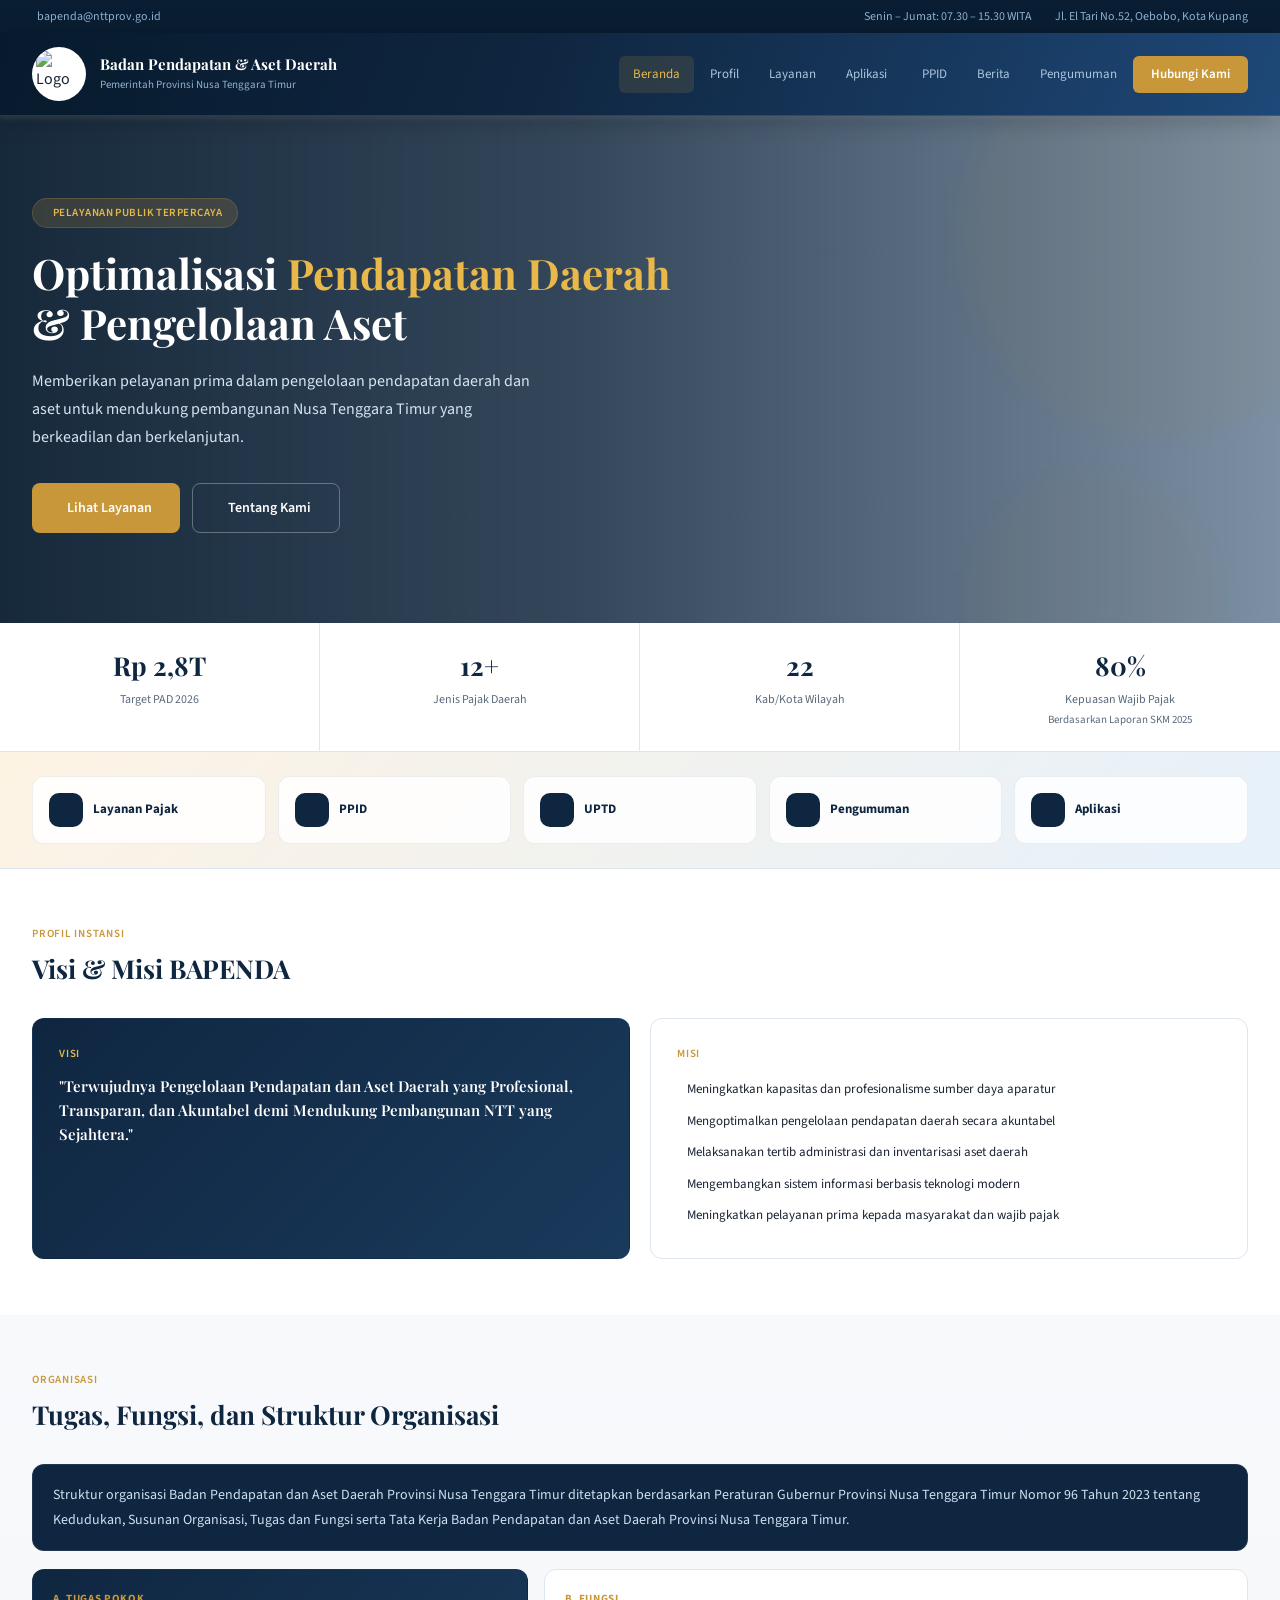
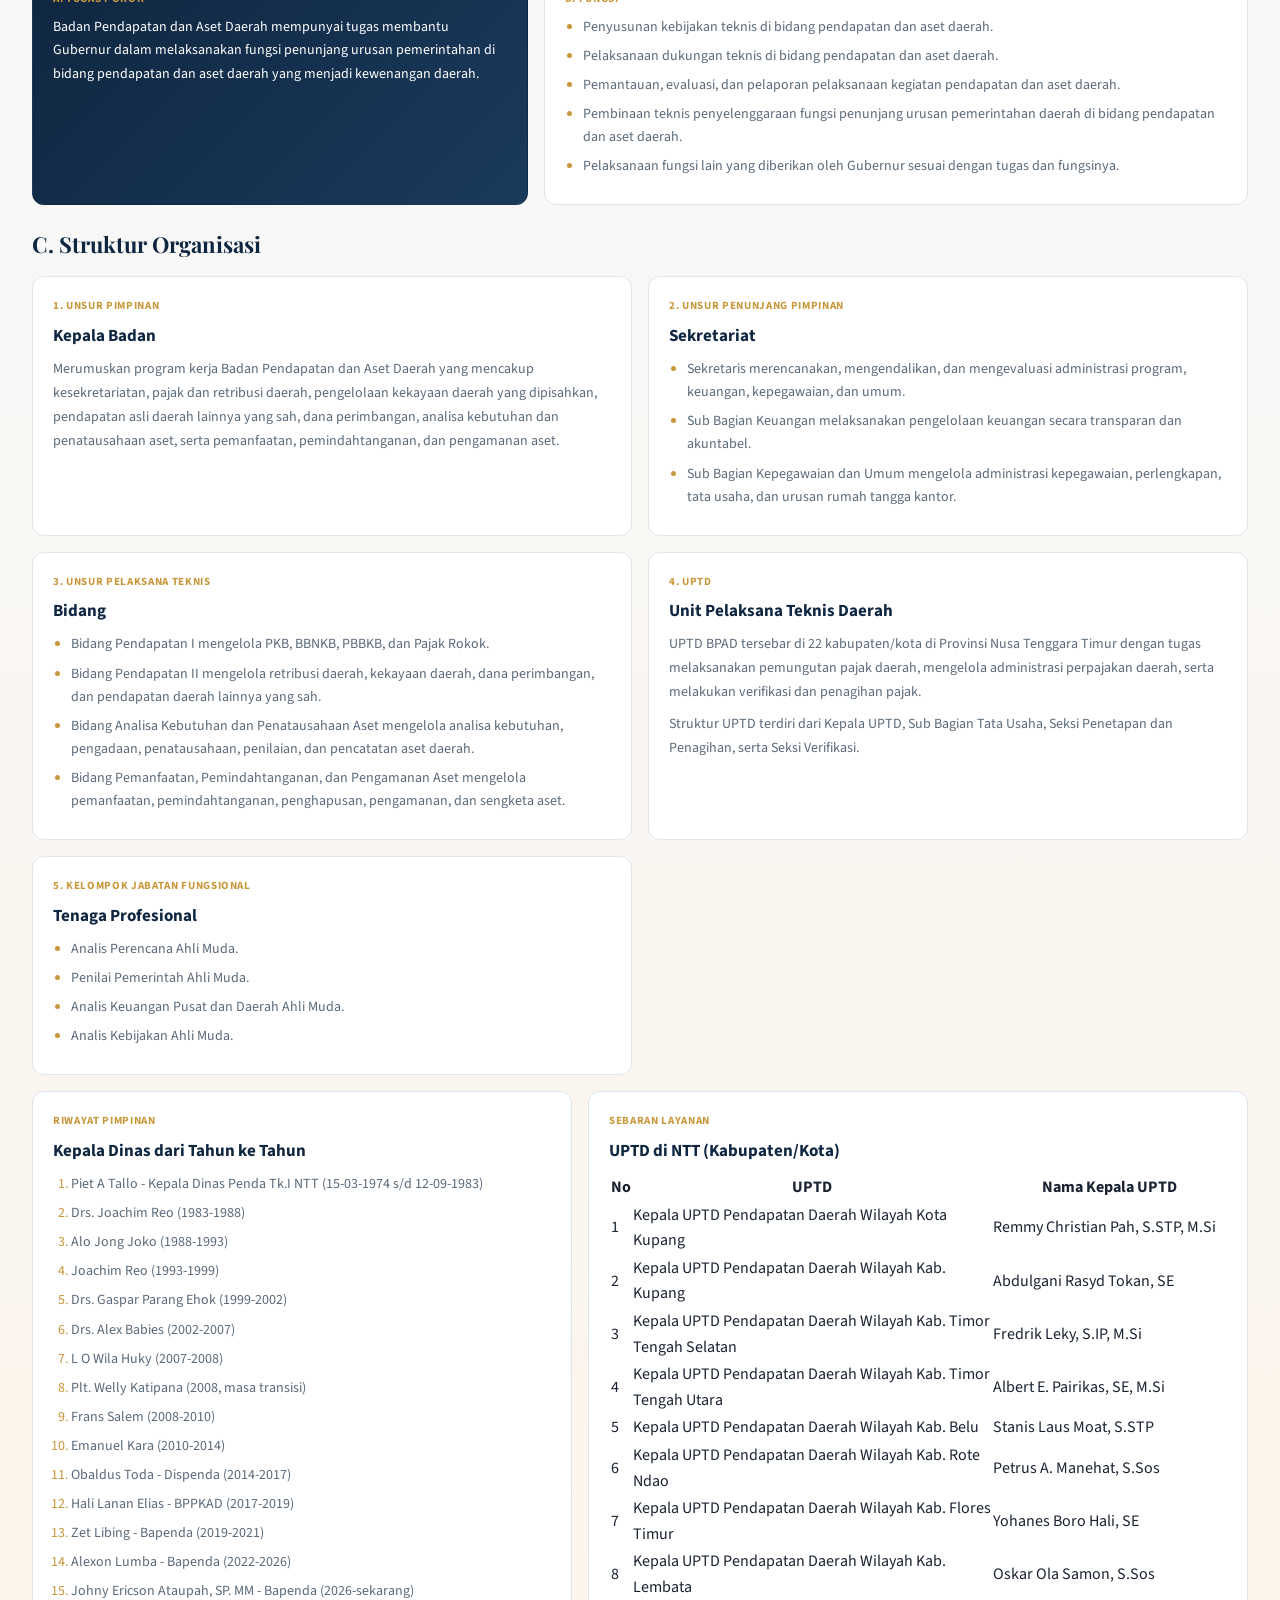
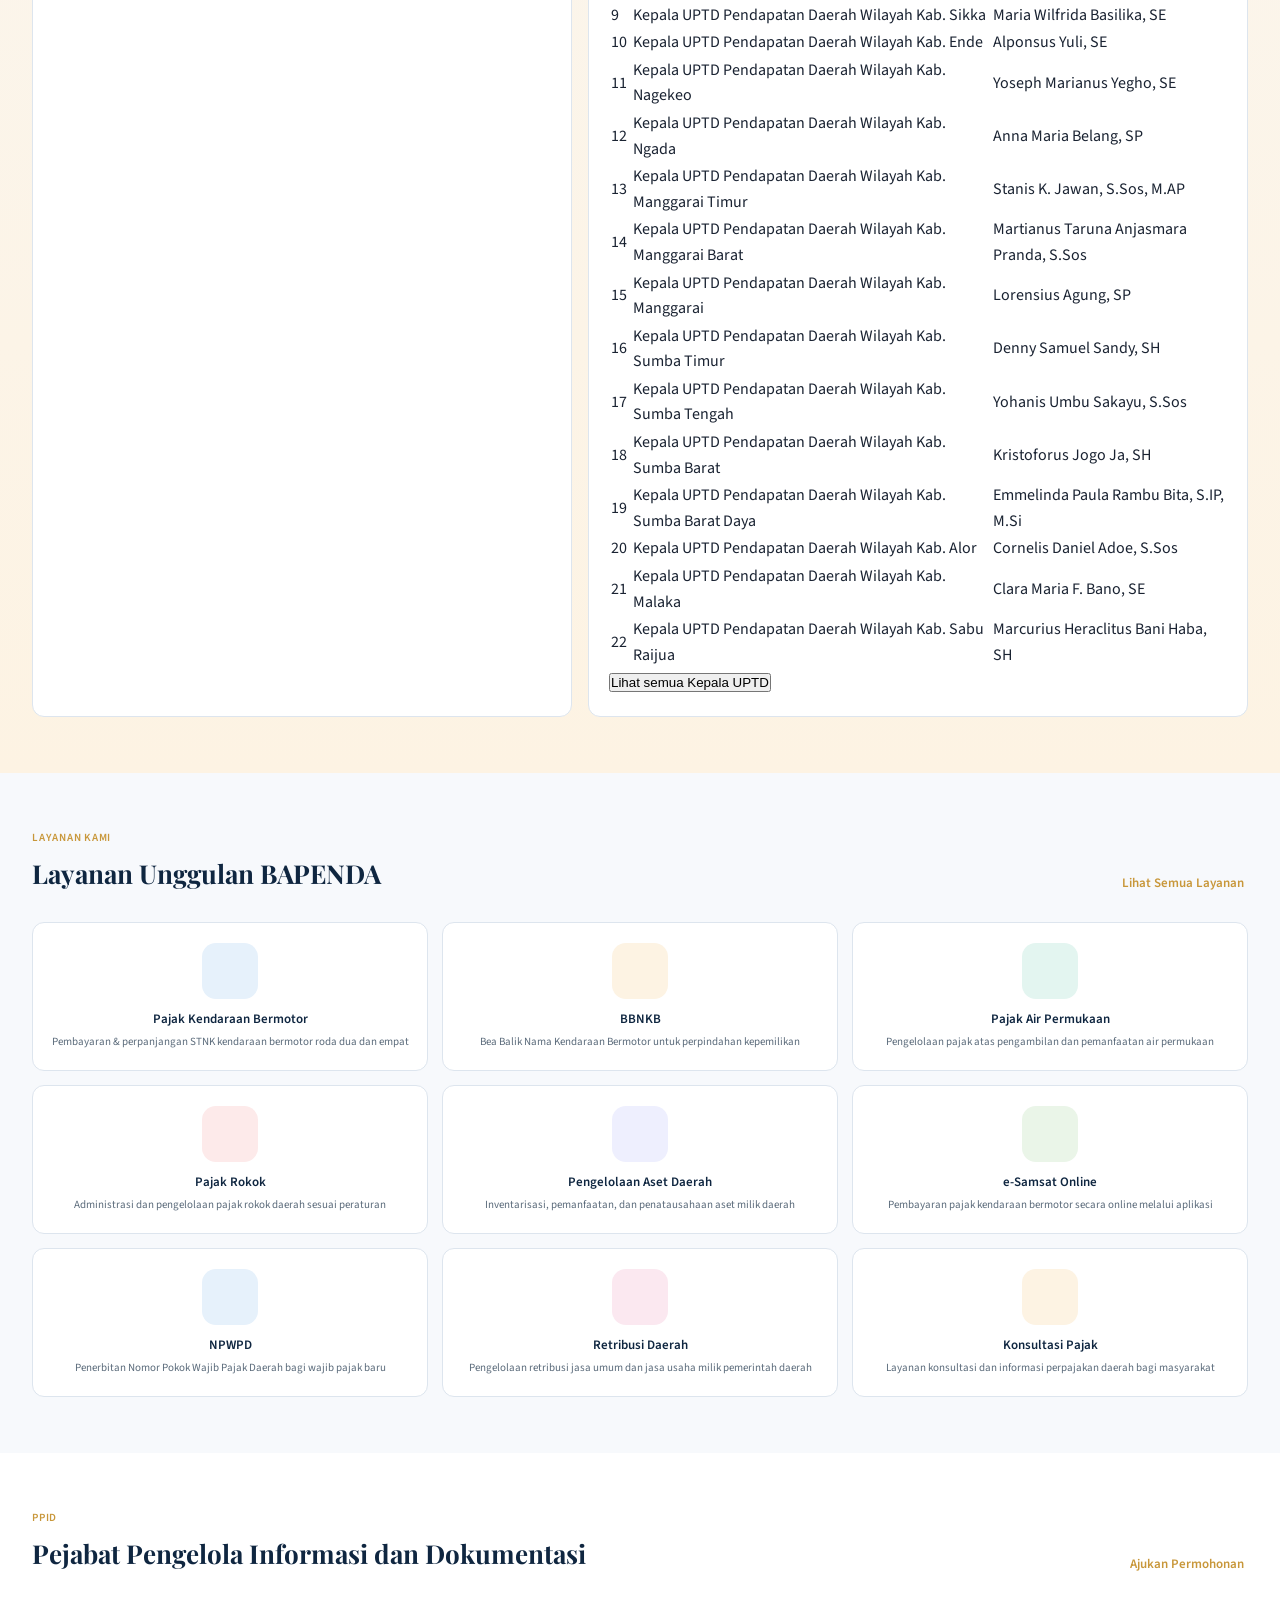
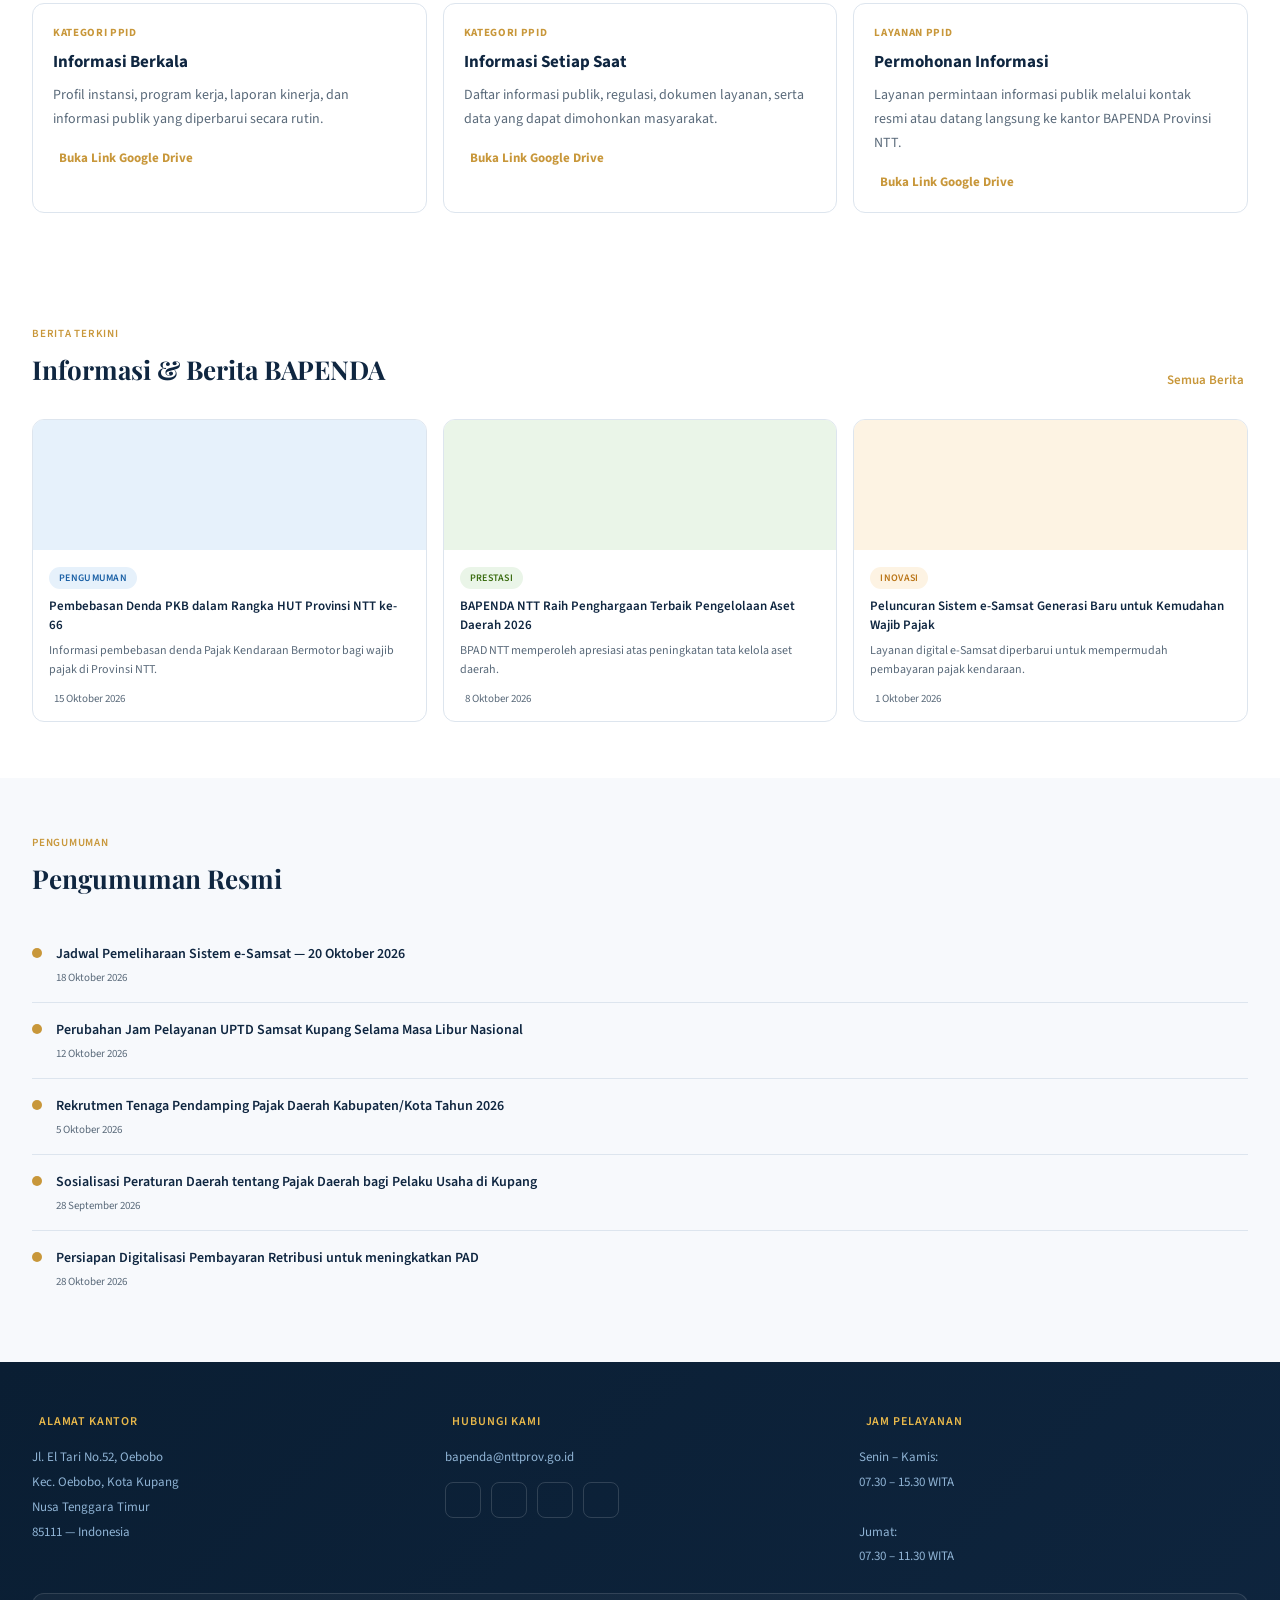
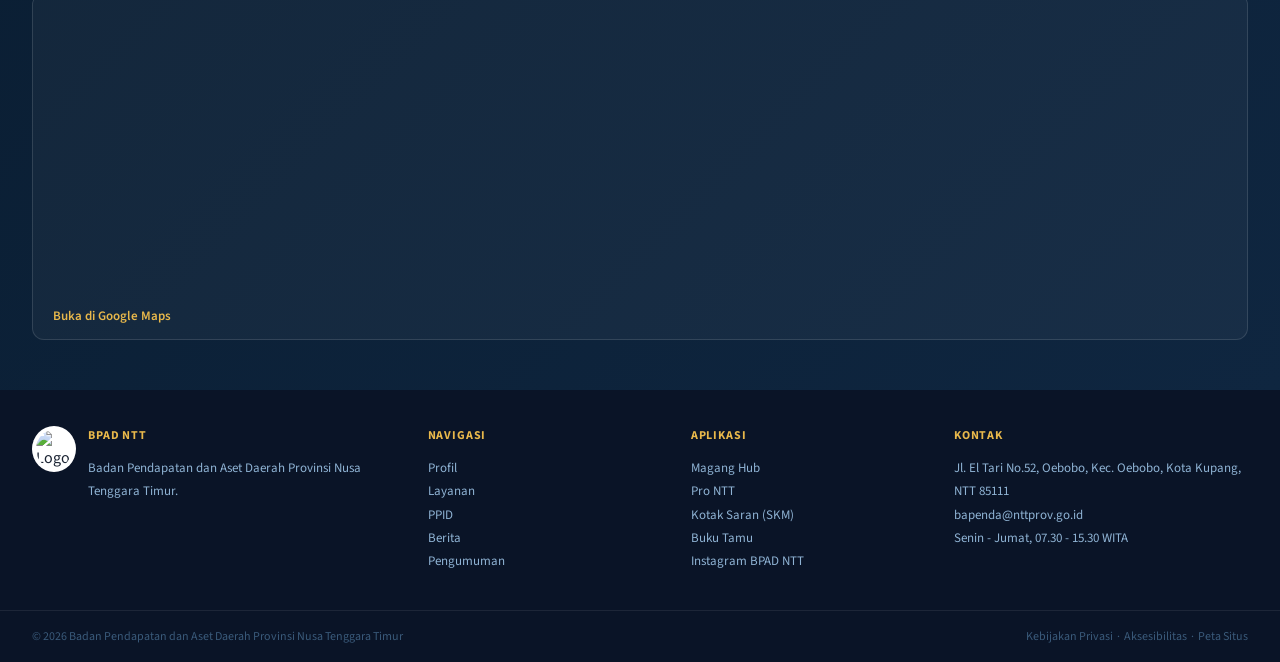
==== index.html @ 326e7208 "Update app links and contact display" ====
<!DOCTYPE html>
<html lang="id">
<head>
  <!--
    BAGIAN HEAD
    Berisi metadata dasar halaman, judul tab browser, favicon,
    font Google, icon Tabler, dan file CSS utama.
  -->
  <meta charset="UTF-8">
  <meta name="viewport" content="width=device-width, initial-scale=1.0">
  <title>BAPENDA – Badan Pendapatan dan Aset Daerah Provinsi NTT</title>
  <link rel="icon" type="image/png" href="assets/logo.png">
  <link rel="apple-touch-icon" href="assets/logo.png">
  <link rel="preconnect" href="https://fonts.googleapis.com">
  <link href="https://fonts.googleapis.com/css2?family=Playfair+Display:wght@400;600;700&family=Source+Sans+3:wght@300;400;600;700&display=swap" rel="stylesheet">
  <link rel="stylesheet" href="https://cdn.jsdelivr.net/npm/@tabler/icons-webfont@latest/tabler-icons.min.css">
  <link rel="stylesheet" href="css/style.css">
</head>
<body>

<!--
  TOP BAR
  Bar paling atas untuk informasi cepat seperti email,
  jam layanan, dan alamat singkat.
-->
<div class="topbar">
  <div class="topbar-left">
    <span><i class="ti ti-mail"></i> bapenda@nttprov.go.id</span>
  </div>
  <div class="topbar-right">
    <span><i class="ti ti-clock"></i> Senin – Jumat: 07.30 – 15.30 WITA</span>
    <span><i class="ti ti-map-pin"></i> Jl. El Tari No.52, Oebobo, Kota Kupang</span>
  </div>
</div>

<!--
  NAVBAR / HEADBAR
  Menu navigasi utama. Link dengan href="#nama-section" akan
  melakukan scroll ke section yang punya id sesuai.
-->
<nav class="navbar" id="navbar">
  <div class="logo-area">
    <div class="logo-img"><img src="assets/logo.png" alt="Logo BPAD NTT"></div>
    <div class="logo-text">
      <h1>Badan Pendapatan & Aset Daerah</h1>
      <p>Pemerintah Provinsi Nusa Tenggara Timur</p>
    </div>
  </div>
  <div class="nav-links">
    <!-- Menu desktop -->
    <a href="#" class="active">Beranda</a>
    <a href="#profil">Profil</a>
    <a href="#layanan">Layanan</a>
    <div class="nav-dropdown" id="appDropdown">
      <button class="nav-drop-toggle" type="button" onclick="toggleAppMenu(event)">
        Aplikasi <i class="ti ti-chevron-down"></i>
      </button>
      <div class="dropdown-menu" id="appMenu">
        <a href="https://magangbpad.netlify.app/" target="_blank" rel="noopener"><i class="ti ti-briefcase"></i> Magang Hub</a>
        <a href="https://play.google.com/store/apps/details?id=com.iwana.betantt&hl=id" target="_blank" rel="noopener"><i class="ti ti-apps"></i> Pro NTT</a>
        <a href="https://forms.gle/z5ru8iL955ekdrmK7" target="_blank" rel="noopener"><i class="ti ti-message-2"></i> Kotak Saran (SKM)</a>
        <a href="https://forms.gle/Us5L3Peh8N1L99iq7" target="_blank" rel="noopener"><i class="ti ti-book-2"></i> Buku Tamu</a>
      </div>
    </div>
    <a href="#ppid">PPID</a>
    <a href="#berita">Berita</a>
    <a href="#pengumuman">Pengumuman</a>
    <a href="#kontak" class="nav-cta"><i class="ti ti-phone-call"></i> Hubungi Kami</a>
  </div>
  <!-- Tombol hamburger hanya tampil di layar kecil lewat CSS responsive. -->
  <div class="hamburger" onclick="toggleMenu()"><i class="ti ti-menu-2"></i></div>
  <div class="mobile-menu" id="mobileMenu">
    <!-- Menu mobile -->
    <a href="#">Beranda</a>
    <a href="#profil">Profil</a>
    <a href="#layanan">Layanan</a>
    <a href="https://magangbpad.netlify.app/" target="_blank" rel="noopener">Magang Hub</a>
    <a href="https://play.google.com/store/apps/details?id=com.iwana.betantt&hl=id" target="_blank" rel="noopener">Pro NTT</a>
    <a href="https://forms.gle/z5ru8iL955ekdrmK7" target="_blank" rel="noopener">Kotak Saran (SKM)</a>
    <a href="https://forms.gle/Us5L3Peh8N1L99iq7" target="_blank" rel="noopener">Buku Tamu</a>
    <a href="#ppid">PPID</a>
    <a href="#berita">Berita</a>
    <a href="#pengumuman">Pengumuman</a>
    <a href="#kontak">Hubungi Kami</a>
  </div>
</nav>

<!--
  HERO
  Bagian pembuka website. Background gambar diatur dari CSS:
  css/style.css pada class .hero.
-->
<section class="hero">
  <div class="hero-deco1"></div>
  <div class="hero-deco2"></div>
  <div class="hero-deco3"></div>
  <div class="hero-inner">
    <div class="hero-badge"><i class="ti ti-shield-check" style="font-size:11px"></i> Pelayanan Publik Terpercaya</div>
    <h2>Optimalisasi <span>Pendapatan Daerah</span><br>& Pengelolaan Aset</h2>
    <p>Memberikan pelayanan prima dalam pengelolaan pendapatan daerah dan aset untuk mendukung pembangunan Nusa Tenggara Timur yang berkeadilan dan berkelanjutan.</p>
    <div class="hero-btns">
      <a href="#layanan" class="btn-gold"><i class="ti ti-list-check"></i> Lihat Layanan</a>
      <a href="#profil" class="btn-ghost"><i class="ti ti-info-circle"></i> Tentang Kami</a>
    </div>
  </div>
</section>

<!--
  STATS STRIP
  Ringkasan angka penting yang tampil tepat setelah hero.
-->
<div class="stats-strip">
  <div class="stat-item">
    <div class="stat-num">Rp 2,8T</div>
    <div class="stat-label">Target PAD 2026</div>
  </div>
  <div class="stat-item">
    <div class="stat-num">12+</div>
    <div class="stat-label">Jenis Pajak Daerah</div>
  </div>
  <div class="stat-item">
    <div class="stat-num">22</div>
    <div class="stat-label">Kab/Kota Wilayah</div>
  </div>
  <div class="stat-item">
    <div class="stat-num">80%</div>
    <div class="stat-label">Kepuasan Wajib Pajak</div>
    <div class="stat-note">Berdasarkan Laporan SKM 2025</div>
  </div>
</div>

<!--
  QUICK LINKS
  Shortcut ke bagian-bagian yang paling sering dibuka pengunjung.
-->
<section class="quick-links">
  <div class="quick-links-inner">
    <a class="quick-link" href="#layanan"><i class="ti ti-receipt-tax"></i> Layanan Pajak</a>
    <a class="quick-link" href="#ppid"><i class="ti ti-file-search"></i> PPID</a>
    <a class="quick-link" href="#profil"><i class="ti ti-map-2"></i> UPTD</a>
    <a class="quick-link" href="#pengumuman"><i class="ti ti-bell"></i> Pengumuman</a>
    <a class="quick-link" href="https://magangbpad.netlify.app/" target="_blank" rel="noopener"><i class="ti ti-apps"></i> Aplikasi</a>
  </div>
</section>

<!--
  PROFIL: VISI MISI
  Bagian awal profil instansi.
-->
<section class="section-alt" id="profil">
  <div class="section-hdr">
    <div class="section-hdr-left">
      <div class="section-eyebrow"><i class="ti ti-target"></i> Profil Instansi</div>
      <div class="section-title">Visi & Misi BAPENDA</div>
    </div>
  </div>
  <div class="visi-grid">
    <div class="visi-card featured">
      <div class="visi-label"><i class="ti ti-eye"></i> Visi</div>
      <div class="visi-text">"Terwujudnya Pengelolaan Pendapatan dan Aset Daerah yang Profesional, Transparan, dan Akuntabel demi Mendukung Pembangunan NTT yang Sejahtera."</div>
    </div>
    <div class="visi-card">
      <div class="visi-label"><i class="ti ti-list-check"></i> Misi</div>
      <ul class="misi-list">
        <li><i class="ti ti-check"></i> Meningkatkan kapasitas dan profesionalisme sumber daya aparatur</li>
        <li><i class="ti ti-check"></i> Mengoptimalkan pengelolaan pendapatan daerah secara akuntabel</li>
        <li><i class="ti ti-check"></i> Melaksanakan tertib administrasi dan inventarisasi aset daerah</li>
        <li><i class="ti ti-check"></i> Mengembangkan sistem informasi berbasis teknologi modern</li>
        <li><i class="ti ti-check"></i> Meningkatkan pelayanan prima kepada masyarakat dan wajib pajak</li>
      </ul>
    </div>
  </div>
</section>

<!--
  PROFIL: TUGAS, FUNGSI, DAN STRUKTUR
  Konten profil yang lebih panjang. Bagian ini masih statis
  karena jarang berubah.
-->
<section class="section profil-detail">
  <div class="section-hdr">
    <div class="section-hdr-left">
      <div class="section-eyebrow"><i class="ti ti-sitemap"></i> Organisasi</div>
      <div class="section-title">Tugas, Fungsi, dan Struktur Organisasi</div>
    </div>
  </div>

  <div class="profil-note">
    Struktur organisasi Badan Pendapatan dan Aset Daerah Provinsi Nusa Tenggara Timur ditetapkan berdasarkan Peraturan Gubernur Provinsi Nusa Tenggara Timur Nomor 96 Tahun 2023 tentang Kedudukan, Susunan Organisasi, Tugas dan Fungsi serta Tata Kerja Badan Pendapatan dan Aset Daerah Provinsi Nusa Tenggara Timur.
  </div>

  <div class="detail-grid">
    <div class="detail-card primary">
      <div class="detail-label">A. Tugas Pokok</div>
      <p>Badan Pendapatan dan Aset Daerah mempunyai tugas membantu Gubernur dalam melaksanakan fungsi penunjang urusan pemerintahan di bidang pendapatan dan aset daerah yang menjadi kewenangan daerah.</p>
    </div>
    <div class="detail-card">
      <div class="detail-label">B. Fungsi</div>
      <ul class="detail-list">
        <li>Penyusunan kebijakan teknis di bidang pendapatan dan aset daerah.</li>
        <li>Pelaksanaan dukungan teknis di bidang pendapatan dan aset daerah.</li>
        <li>Pemantauan, evaluasi, dan pelaporan pelaksanaan kegiatan pendapatan dan aset daerah.</li>
        <li>Pembinaan teknis penyelenggaraan fungsi penunjang urusan pemerintahan daerah di bidang pendapatan dan aset daerah.</li>
        <li>Pelaksanaan fungsi lain yang diberikan oleh Gubernur sesuai dengan tugas dan fungsinya.</li>
      </ul>
    </div>
  </div>

  <div class="struktur-wrap">
    <div class="section-title small-title">C. Struktur Organisasi</div>
    <div class="struktur-grid">
      <div class="detail-card">
        <div class="detail-label">1. Unsur Pimpinan</div>
        <h3>Kepala Badan</h3>
        <p>Merumuskan program kerja Badan Pendapatan dan Aset Daerah yang mencakup kesekretariatan, pajak dan retribusi daerah, pengelolaan kekayaan daerah yang dipisahkan, pendapatan asli daerah lainnya yang sah, dana perimbangan, analisa kebutuhan dan penatausahaan aset, serta pemanfaatan, pemindahtanganan, dan pengamanan aset.</p>
      </div>
      <div class="detail-card">
        <div class="detail-label">2. Unsur Penunjang Pimpinan</div>
        <h3>Sekretariat</h3>
        <ul class="detail-list">
          <li>Sekretaris merencanakan, mengendalikan, dan mengevaluasi administrasi program, keuangan, kepegawaian, dan umum.</li>
          <li>Sub Bagian Keuangan melaksanakan pengelolaan keuangan secara transparan dan akuntabel.</li>
          <li>Sub Bagian Kepegawaian dan Umum mengelola administrasi kepegawaian, perlengkapan, tata usaha, dan urusan rumah tangga kantor.</li>
        </ul>
      </div>
      <div class="detail-card">
        <div class="detail-label">3. Unsur Pelaksana Teknis</div>
        <h3>Bidang</h3>
        <ul class="detail-list">
          <li>Bidang Pendapatan I mengelola PKB, BBNKB, PBBKB, dan Pajak Rokok.</li>
          <li>Bidang Pendapatan II mengelola retribusi daerah, kekayaan daerah, dana perimbangan, dan pendapatan daerah lainnya yang sah.</li>
          <li>Bidang Analisa Kebutuhan dan Penatausahaan Aset mengelola analisa kebutuhan, pengadaan, penatausahaan, penilaian, dan pencatatan aset daerah.</li>
          <li>Bidang Pemanfaatan, Pemindahtanganan, dan Pengamanan Aset mengelola pemanfaatan, pemindahtanganan, penghapusan, pengamanan, dan sengketa aset.</li>
        </ul>
      </div>
      <div class="detail-card">
        <div class="detail-label">4. UPTD</div>
        <h3>Unit Pelaksana Teknis Daerah</h3>
        <p>UPTD BPAD tersebar di 22 kabupaten/kota di Provinsi Nusa Tenggara Timur dengan tugas melaksanakan pemungutan pajak daerah, mengelola administrasi perpajakan daerah, serta melakukan verifikasi dan penagihan pajak.</p>
        <p>Struktur UPTD terdiri dari Kepala UPTD, Sub Bagian Tata Usaha, Seksi Penetapan dan Penagihan, serta Seksi Verifikasi.</p>
      </div>
      <div class="detail-card">
        <div class="detail-label">5. Kelompok Jabatan Fungsional</div>
        <h3>Tenaga Profesional</h3>
        <ul class="detail-list">
          <li>Analis Perencana Ahli Muda.</li>
          <li>Penilai Pemerintah Ahli Muda.</li>
          <li>Analis Keuangan Pusat dan Daerah Ahli Muda.</li>
          <li>Analis Kebijakan Ahli Muda.</li>
        </ul>
      </div>
    </div>
  </div>

  <div class="history-grid">
    <div class="detail-card">
      <div class="detail-label">Riwayat Pimpinan</div>
      <h3>Kepala Dinas dari Tahun ke Tahun</h3>
      <ol class="history-list">
        <li>Piet A Tallo - Kepala Dinas Penda Tk.I NTT (15-03-1974 s/d 12-09-1983)</li>
        <li>Drs. Joachim Reo (1983-1988)</li>
        <li>Alo Jong Joko (1988-1993)</li>
        <li>Joachim Reo (1993-1999)</li>
        <li>Drs. Gaspar Parang Ehok (1999-2002)</li>
        <li>Drs. Alex Babies (2002-2007)</li>
        <li>L O Wila Huky (2007-2008)</li>
        <li>Plt. Welly Katipana (2008, masa transisi)</li>
        <li>Frans Salem (2008-2010)</li>
        <li>Emanuel Kara (2010-2014)</li>
        <li>Obaldus Toda - Dispenda (2014-2017)</li>
        <li>Hali Lanan Elias - BPPKAD (2017-2019)</li>
        <li>Zet Libing - Bapenda (2019-2021)</li>
        <li>Alexon Lumba - Bapenda (2022-2026)</li>
        <li>Johny Ericson Ataupah, SP. MM - Bapenda (2026-sekarang)</li>
      </ol>
    </div>
    <div class="detail-card">
      <div class="detail-label">Sebaran Layanan</div>
      <h3>UPTD di NTT (Kabupaten/Kota)</h3>
      <div class="uptd-table-wrap">
        <table class="uptd-table">
          <thead>
            <tr>
              <th>No</th>
              <th>UPTD</th>
              <th>Nama Kepala UPTD</th>
            </tr>
          </thead>
          <tbody>
            <tr><td>1</td><td>Kepala UPTD Pendapatan Daerah Wilayah Kota Kupang</td><td>Remmy Christian Pah, S.STP, M.Si</td></tr>
            <tr><td>2</td><td>Kepala UPTD Pendapatan Daerah Wilayah Kab. Kupang</td><td>Abdulgani Rasyd Tokan, SE</td></tr>
            <tr><td>3</td><td>Kepala UPTD Pendapatan Daerah Wilayah Kab. Timor Tengah Selatan</td><td>Fredrik Leky, S.IP, M.Si</td></tr>
            <tr><td>4</td><td>Kepala UPTD Pendapatan Daerah Wilayah Kab. Timor Tengah Utara</td><td>Albert E. Pairikas, SE, M.Si</td></tr>
            <tr><td>5</td><td>Kepala UPTD Pendapatan Daerah Wilayah Kab. Belu</td><td>Stanis Laus Moat, S.STP</td></tr>
            <tr><td>6</td><td>Kepala UPTD Pendapatan Daerah Wilayah Kab. Rote Ndao</td><td>Petrus A. Manehat, S.Sos</td></tr>
            <tr><td>7</td><td>Kepala UPTD Pendapatan Daerah Wilayah Kab. Flores Timur</td><td>Yohanes Boro Hali, SE</td></tr>
            <tr><td>8</td><td>Kepala UPTD Pendapatan Daerah Wilayah Kab. Lembata</td><td>Oskar Ola Samon, S.Sos</td></tr>
            <tr><td>9</td><td>Kepala UPTD Pendapatan Daerah Wilayah Kab. Sikka</td><td>Maria Wilfrida Basilika, SE</td></tr>
            <tr><td>10</td><td>Kepala UPTD Pendapatan Daerah Wilayah Kab. Ende</td><td>Alponsus Yuli, SE</td></tr>
            <tr class="uptd-extra-row"><td>11</td><td>Kepala UPTD Pendapatan Daerah Wilayah Kab. Nagekeo</td><td>Yoseph Marianus Yegho, SE</td></tr>
            <tr class="uptd-extra-row"><td>12</td><td>Kepala UPTD Pendapatan Daerah Wilayah Kab. Ngada</td><td>Anna Maria Belang, SP</td></tr>
            <tr class="uptd-extra-row"><td>13</td><td>Kepala UPTD Pendapatan Daerah Wilayah Kab. Manggarai Timur</td><td>Stanis K. Jawan, S.Sos, M.AP</td></tr>
            <tr class="uptd-extra-row"><td>14</td><td>Kepala UPTD Pendapatan Daerah Wilayah Kab. Manggarai Barat</td><td>Martianus Taruna Anjasmara Pranda, S.Sos</td></tr>
            <tr class="uptd-extra-row"><td>15</td><td>Kepala UPTD Pendapatan Daerah Wilayah Kab. Manggarai</td><td>Lorensius Agung, SP</td></tr>
            <tr class="uptd-extra-row"><td>16</td><td>Kepala UPTD Pendapatan Daerah Wilayah Kab. Sumba Timur</td><td>Denny Samuel Sandy, SH</td></tr>
            <tr class="uptd-extra-row"><td>17</td><td>Kepala UPTD Pendapatan Daerah Wilayah Kab. Sumba Tengah</td><td>Yohanis Umbu Sakayu, S.Sos</td></tr>
            <tr class="uptd-extra-row"><td>18</td><td>Kepala UPTD Pendapatan Daerah Wilayah Kab. Sumba Barat</td><td>Kristoforus Jogo Ja, SH</td></tr>
            <tr class="uptd-extra-row"><td>19</td><td>Kepala UPTD Pendapatan Daerah Wilayah Kab. Sumba Barat Daya</td><td>Emmelinda Paula Rambu Bita, S.IP, M.Si</td></tr>
            <tr class="uptd-extra-row"><td>20</td><td>Kepala UPTD Pendapatan Daerah Wilayah Kab. Alor</td><td>Cornelis Daniel Adoe, S.Sos</td></tr>
            <tr class="uptd-extra-row"><td>21</td><td>Kepala UPTD Pendapatan Daerah Wilayah Kab. Malaka</td><td>Clara Maria F. Bano, SE</td></tr>
            <tr class="uptd-extra-row"><td>22</td><td>Kepala UPTD Pendapatan Daerah Wilayah Kab. Sabu Raijua</td><td>Marcurius Heraclitus Bani Haba, SH</td></tr>
          </tbody>
        </table>
      </div>
      <button class="uptd-toggle" type="button" onclick="toggleUptdRows(this)" aria-expanded="false">
        Lihat semua Kepala UPTD
      </button>
    </div>
  </div>
</section>

<!--
  LAYANAN
  Daftar layanan utama BPAD. Saat ini masih statis di HTML.
-->
<section class="section" id="layanan" style="background: var(--surface);">
  <div class="section-hdr">
    <div class="section-hdr-left">
      <div class="section-eyebrow"><i class="ti ti-grid-dots"></i> Layanan Kami</div>
      <div class="section-title">Layanan Unggulan BAPENDA</div>
    </div>
    <a href="#" class="see-all">Lihat Semua Layanan <i class="ti ti-arrow-right"></i></a>
  </div>
  <div class="layanan-grid">
    <div class="layanan-card">
      <div class="layanan-icon ic-blue"><i class="ti ti-car"></i></div>
      <div class="layanan-name">Pajak Kendaraan Bermotor</div>
      <div class="layanan-desc">Pembayaran & perpanjangan STNK kendaraan bermotor roda dua dan empat</div>
    </div>
    <div class="layanan-card">
      <div class="layanan-icon ic-amber"><i class="ti ti-file-invoice"></i></div>
      <div class="layanan-name">BBNKB</div>
      <div class="layanan-desc">Bea Balik Nama Kendaraan Bermotor untuk perpindahan kepemilikan</div>
    </div>
    <div class="layanan-card">
      <div class="layanan-icon ic-teal"><i class="ti ti-droplet"></i></div>
      <div class="layanan-name">Pajak Air Permukaan</div>
      <div class="layanan-desc">Pengelolaan pajak atas pengambilan dan pemanfaatan air permukaan</div>
    </div>
    <div class="layanan-card">
      <div class="layanan-icon ic-red"><i class="ti ti-report"></i></div>
      <div class="layanan-name">Pajak Rokok</div>
      <div class="layanan-desc">Administrasi dan pengelolaan pajak rokok daerah sesuai peraturan</div>
    </div>
    <div class="layanan-card">
      <div class="layanan-icon ic-purple"><i class="ti ti-building"></i></div>
      <div class="layanan-name">Pengelolaan Aset Daerah</div>
      <div class="layanan-desc">Inventarisasi, pemanfaatan, dan penatausahaan aset milik daerah</div>
    </div>
    <div class="layanan-card">
      <div class="layanan-icon ic-green"><i class="ti ti-device-mobile"></i></div>
      <div class="layanan-name">e-Samsat Online</div>
      <div class="layanan-desc">Pembayaran pajak kendaraan bermotor secara online melalui aplikasi</div>
    </div>
    <div class="layanan-card">
      <div class="layanan-icon ic-navy"><i class="ti ti-certificate"></i></div>
      <div class="layanan-name">NPWPD</div>
      <div class="layanan-desc">Penerbitan Nomor Pokok Wajib Pajak Daerah bagi wajib pajak baru</div>
    </div>
    <div class="layanan-card">
      <div class="layanan-icon ic-pink"><i class="ti ti-receipt"></i></div>
      <div class="layanan-name">Retribusi Daerah</div>
      <div class="layanan-desc">Pengelolaan retribusi jasa umum dan jasa usaha milik pemerintah daerah</div>
    </div>
    <div class="layanan-card">
      <div class="layanan-icon ic-amber"><i class="ti ti-headset"></i></div>
      <div class="layanan-name">Konsultasi Pajak</div>
      <div class="layanan-desc">Layanan konsultasi dan informasi perpajakan daerah bagi masyarakat</div>
    </div>
  </div>
</section>

<!--
  PPID
  Konten kartu PPID TIDAK ditulis langsung di sini.
  Elemen #ppidGrid akan diisi otomatis dari data/ppid.json
  oleh file js/main.js.
-->
<section class="section-alt" id="ppid">
  <div class="section-hdr">
    <div class="section-hdr-left">
      <div class="section-eyebrow"><i class="ti ti-file-search"></i> PPID</div>
      <div class="section-title">Pejabat Pengelola Informasi dan Dokumentasi</div>
    </div>
    <a href="#kontak" class="see-all">Ajukan Permohonan <i class="ti ti-arrow-right"></i></a>
  </div>
  <div class="ppid-grid" id="ppidGrid"></div>
</section>

<!--
  BERITA
  Kartu berita TIDAK ditulis langsung di sini.
  Elemen #beritaGrid akan diisi otomatis dari data/berita.json
  oleh file js/main.js.
-->
<section class="section-alt" id="berita">
  <div class="section-hdr">
    <div class="section-hdr-left">
      <div class="section-eyebrow"><i class="ti ti-news"></i> Berita Terkini</div>
      <div class="section-title">Informasi & Berita BAPENDA</div>
    </div>
    <a href="#" class="see-all">Semua Berita <i class="ti ti-arrow-right"></i></a>
  </div>
  <div class="berita-grid" id="beritaGrid"></div>
</section>

<!--
  PENGUMUMAN
  Daftar pengumuman TIDAK ditulis langsung di sini.
  Elemen #pengumumanList akan diisi otomatis dari
  data/pengumuman.json oleh file js/main.js.
-->
<section class="section" id="pengumuman" style="background: var(--surface);">
  <div class="section-hdr">
    <div class="section-hdr-left">
      <div class="section-eyebrow"><i class="ti ti-bell"></i> Pengumuman</div>
      <div class="section-title">Pengumuman Resmi</div>
    </div>
  </div>
  <ul class="pgm-list" id="pengumumanList"></ul>
</section>

<!--
  INFO / KONTAK
  Berisi alamat lengkap, kontak, sosial media, jam layanan,
  dan peta lokasi Google Maps.
-->
<div class="info-bar" id="kontak">
  <div class="info-block">
    <h3><i class="ti ti-map-pin"></i> Alamat Kantor</h3>
    <p>
      Jl. El Tari No.52, Oebobo<br>
      Kec. Oebobo, Kota Kupang<br>
      Nusa Tenggara Timur<br>
      85111 — Indonesia
    </p>
  </div>
  <div class="info-block">
    <h3><i class="ti ti-headset"></i> Hubungi Kami</h3>
    <p>
      <a href="mailto:bapenda@nttprov.go.id">bapenda@nttprov.go.id</a>
    </p>
    <div class="sosmed">
      <a href="#" title="Facebook"><i class="ti ti-brand-facebook"></i></a>
      <a href="https://www.instagram.com/bpad_ntt/" title="Instagram" target="_blank" rel="noopener"><i class="ti ti-brand-instagram"></i></a>
      <a href="#" title="YouTube"><i class="ti ti-brand-youtube"></i></a>
      <a href="#" title="Twitter/X"><i class="ti ti-brand-x"></i></a>
    </div>
  </div>
  <div class="info-block">
    <h3><i class="ti ti-clock"></i> Jam Pelayanan</h3>
    <p>
      Senin – Kamis:<br>07.30 – 15.30 WITA<br><br>
      Jumat:<br>07.30 – 11.30 WITA
    </p>
  </div>
  <div class="map-block">
    <iframe
      title="Peta Lokasi BPAD NTT"
      src="https://www.google.com/maps?q=Jl.%20El%20Tari%20No.52%2C%20Oebobo%2C%20Kec.%20Oebobo%2C%20Kota%20Kupang%2C%20Nusa%20Tenggara%20Timur%2085111&output=embed"
      loading="lazy"
      referrerpolicy="no-referrer-when-downgrade">
    </iframe>
    <a class="map-link" href="https://www.google.com/maps/search/?api=1&query=Jl.%20El%20Tari%20No.52%2C%20Oebobo%2C%20Kec.%20Oebobo%2C%20Kota%20Kupang%2C%20Nusa%20Tenggara%20Timur%2085111" target="_blank" rel="noopener">
      <i class="ti ti-map-2"></i> Buka di Google Maps
    </a>
  </div>
</div>

<!--
  FOOTER
  Bagian paling bawah website. Berisi navigasi ulang,
  aplikasi, kontak ringkas, dan copyright.
-->
<footer>
  <div class="footer-main">
    <div class="footer-col">
      <div class="footer-brand">
        <img src="assets/logo.png" alt="Logo BPAD NTT">
        <div>
          <h4>BPAD NTT</h4>
          <p>Badan Pendapatan dan Aset Daerah Provinsi Nusa Tenggara Timur.</p>
        </div>
      </div>
    </div>
    <div class="footer-col">
      <h4>Navigasi</h4>
      <a href="#profil">Profil</a>
      <a href="#layanan">Layanan</a>
      <a href="#ppid">PPID</a>
      <a href="#berita">Berita</a>
      <a href="#pengumuman">Pengumuman</a>
    </div>
    <div class="footer-col">
      <h4>Aplikasi</h4>
      <a href="https://magangbpad.netlify.app/" target="_blank" rel="noopener">Magang Hub</a>
      <a href="https://play.google.com/store/apps/details?id=com.iwana.betantt&hl=id" target="_blank" rel="noopener">Pro NTT</a>
      <a href="https://forms.gle/z5ru8iL955ekdrmK7" target="_blank" rel="noopener">Kotak Saran (SKM)</a>
      <a href="https://forms.gle/Us5L3Peh8N1L99iq7" target="_blank" rel="noopener">Buku Tamu</a>
      <a href="https://www.instagram.com/bpad_ntt/" target="_blank" rel="noopener">Instagram BPAD NTT</a>
    </div>
    <div class="footer-col">
      <h4>Kontak</h4>
      <p>Jl. El Tari No.52, Oebobo, Kec. Oebobo, Kota Kupang, NTT 85111</p>
      <p>bapenda@nttprov.go.id</p>
      <p>Senin - Jumat, 07.30 - 15.30 WITA</p>
    </div>
  </div>
  <div class="footer-bottom">
    <p>© 2026 Badan Pendapatan dan Aset Daerah Provinsi Nusa Tenggara Timur</p>
    <p>
      <a href="#">Kebijakan Privasi</a> &nbsp;·&nbsp;
      <a href="#">Aksesibilitas</a> &nbsp;·&nbsp;
      <a href="#">Peta Situs</a>
    </p>
  </div>
</footer>

<!--
  SCRIPT UTAMA
  File ini mengatur menu mobile, dropdown Aplikasi,
  dan membaca data JSON untuk PPID, Berita, dan Pengumuman.
-->
<script src="js/main.js?v=20260507"></script>

</body>
</html>
---- css/style.css ----
*, *::before, *::after { box-sizing: border-box; margin: 0; padding: 0; }

:root {
  --navy:     #0f2640;
  --navy2:    #1a3a5c;
  --navy3:    #1e4878;
  --gold:     #c8973a;
  --gold2:    #e8b84b;
  --gold-lt:  #fdf3e3;
  --blue-lt:  #e6f1fb;
  --white:    #ffffff;
  --light:    #f0f4f8;
  --surface:  #f7f9fc;
  --text:     #1a2332;
  --muted:    #5a6a7a;
  --border:   #dde5ee;
}

html {
  scroll-behavior: smooth;
  scroll-padding-top: 96px;
}

[id] { scroll-margin-top: 96px; }

body {
  font-family: 'Source Sans 3', sans-serif;
  background: var(--light);
  color: var(--text);
  font-size: 16px;
  line-height: 1.6;
}

a { text-decoration: none; color: inherit; }
img { max-width: 100%; }

/* ===================== TOP BAR ===================== */
.topbar {
  background: #0a1e33;
  color: #8fb3d4;
  font-size: 12px;
  padding: 7px 32px;
  display: flex;
  justify-content: space-between;
  align-items: center;
  flex-wrap: wrap;
  gap: 6px;
}
.topbar-left, .topbar-right { display: flex; align-items: center; gap: 18px; }
.topbar span { display: flex; align-items: center; gap: 5px; }
.topbar i { font-size: 13px; color: var(--gold); }

/* ===================== NAVBAR ===================== */
.navbar {
  background: linear-gradient(110deg, #071a2d 0%, var(--navy) 42%, var(--navy3) 100%);
  padding: 0 32px;
  display: flex;
  align-items: center;
  gap: 24px;
  position: sticky;
  top: 0;
  z-index: 100;
  box-shadow: 0 2px 24px rgba(0,0,0,0.28);
  border-bottom: 1px solid rgba(232,184,75,.18);
}
.logo-area {
  display: flex;
  align-items: center;
  gap: 14px;
  padding: 14px 0;
  flex: 1;
}
.logo-img {
  width: 54px;
  height: 54px;
  border-radius: 50%;
  background: var(--white);
  display: flex;
  align-items: center;
  justify-content: center;
  flex-shrink: 0;
  overflow: hidden;
  padding: 4px;
}
.logo-img img {
  width: 100%;
  height: 100%;
  object-fit: contain;
  display: block;
}
.logo-img i { font-size: 26px; color: var(--navy); }
.logo-text h1 {
  font-family: 'Playfair Display', serif;
  font-size: 15px;
  font-weight: 700;
  color: var(--white);
  line-height: 1.25;
}
.logo-text p { font-size: 11px; color: #8fb3d4; margin-top: 2px; }

.nav-links { display: flex; align-items: center; gap: 2px; }
.nav-links a,
.nav-drop-toggle {
  color: #adc5dd;
  font-size: 13px;
  font-weight: 400;
  padding: 8px 14px;
  border-radius: 6px;
  transition: all .2s;
  white-space: nowrap;
}
.nav-drop-toggle {
  background: transparent;
  border: 0;
  cursor: pointer;
  font-family: inherit;
  display: inline-flex;
  align-items: center;
  gap: 5px;
}
.nav-links a:hover,
.nav-links a.active,
.nav-dropdown.open .nav-drop-toggle,
.nav-drop-toggle:hover {
  background: rgba(200,151,58,.15);
  color: var(--gold2);
}
.nav-dropdown {
  position: relative;
}
.dropdown-menu {
  display: none;
  position: absolute;
  top: calc(100% + 10px);
  right: 0;
  width: 180px;
  max-height: 180px;
  overflow-y: auto;
  background: var(--white);
  border: 1px solid var(--border);
  border-radius: 10px;
  box-shadow: 0 12px 30px rgba(0,0,0,.18);
  padding: 8px;
  z-index: 120;
}
.nav-dropdown.open .dropdown-menu {
  display: block;
}
.dropdown-menu a {
  color: var(--navy);
  display: flex;
  align-items: center;
  gap: 8px;
  padding: 9px 10px;
  border-radius: 7px;
}
.dropdown-menu a:hover {
  background: var(--gold-lt);
  color: var(--navy);
}
.nav-cta {
  background: var(--gold);
  color: var(--white) !important;
  padding: 8px 18px !important;
  border-radius: 6px !important;
  font-weight: 600 !important;
}
.nav-cta:hover { background: var(--gold2) !important; color: var(--navy) !important; }

.hamburger { display: none; cursor: pointer; color: #fff; font-size: 24px; padding: 8px; }
.mobile-menu {
  display: none;
  position: absolute;
  top: 100%;
  left: 0; right: 0;
  background: var(--navy);
  padding: 16px 24px 20px;
  flex-direction: column;
  gap: 4px;
  box-shadow: 0 4px 20px rgba(0,0,0,.3);
}
.mobile-menu a { color: #adc5dd; padding: 10px 14px; border-radius: 6px; display: block; font-size: 14px; }
.mobile-menu a:hover { background: rgba(200,151,58,.15); color: var(--gold2); }

/* ===================== HERO ===================== */
.hero {
  background:
    linear-gradient(90deg, rgba(10,30,51,.92) 0%, rgba(15,38,64,.78) 45%, rgba(30,72,120,.42) 100%),
    url("../hero.png") center / cover no-repeat;
  padding: 80px 32px 90px;
  position: relative;
  overflow: hidden;
}
.hero::before {
  content: "";
  position: absolute;
  inset: 0;
  background: rgba(5,18,32,.18);
  backdrop-filter: blur(3px);
  -webkit-backdrop-filter: blur(3px);
  z-index: 1;
}
.hero-deco1 {
  position: absolute;
  top: -80px; right: -80px;
  width: 400px; height: 400px;
  background: rgba(200,151,58,.06);
  border-radius: 50%;
  filter: blur(10px);
}
.hero-deco2 {
  position: absolute;
  bottom: -100px; right: 60px;
  width: 250px; height: 250px;
  background: rgba(200,151,58,.04);
  border-radius: 50%;
  filter: blur(10px);
}
.hero-deco1, .hero-deco2, .hero-deco3 { z-index: 0; }
.hero-deco3 {
  position: absolute;
  top: 20px; left: 30%;
  width: 1px; height: 60%;
  background: linear-gradient(to bottom, transparent, rgba(255,255,255,.05), transparent);
}
.hero-inner { max-width: 680px; position: relative; z-index: 2; }
.hero-badge {
  display: inline-flex;
  align-items: center;
  gap: 6px;
  background: rgba(200,151,58,.18);
  color: var(--gold2);
  font-size: 11px;
  font-weight: 600;
  padding: 5px 14px;
  border-radius: 20px;
  letter-spacing: .04em;
  text-transform: uppercase;
  margin-bottom: 20px;
  border: 1px solid rgba(200,151,58,.25);
}
.hero h2 {
  font-family: 'Playfair Display', serif;
  font-size: 42px;
  font-weight: 700;
  color: var(--white);
  line-height: 1.2;
  margin-bottom: 18px;
}
.hero h2 span { color: var(--gold2); }
.hero p {
  color: #d5e4f1;
  font-size: 16px;
  line-height: 1.75;
  max-width: 520px;
  margin-bottom: 32px;
}
.hero-btns { display: flex; gap: 12px; flex-wrap: wrap; }
.btn-gold {
  background: var(--gold);
  color: var(--white);
  padding: 13px 28px;
  border-radius: 8px;
  font-size: 14px;
  font-weight: 600;
  display: inline-flex;
  align-items: center;
  gap: 7px;
  transition: all .2s;
  border: none;
  cursor: pointer;
}
.btn-gold:hover { background: var(--gold2); color: var(--navy); }
.btn-ghost {
  background: transparent;
  color: var(--white);
  padding: 13px 28px;
  border-radius: 8px;
  font-size: 14px;
  font-weight: 600;
  display: inline-flex;
  align-items: center;
  gap: 7px;
  border: 1.5px solid rgba(255,255,255,.3);
  transition: all .2s;
  cursor: pointer;
}
.btn-ghost:hover { border-color: var(--gold2); color: var(--gold2); }

/* ===================== STATS ===================== */
.stats-strip {
  background: var(--white);
  border-bottom: 1px solid var(--border);
  display: grid;
  grid-template-columns: repeat(4,1fr);
}
.stat-item {
  padding: 22px 16px;
  text-align: center;
  border-right: 1px solid var(--border);
  transition: background .2s;
}
.stat-item:last-child { border-right: none; }
.stat-item:hover { background: var(--surface); }
.stat-num {
  font-family: 'Playfair Display', serif;
  font-size: 26px;
  font-weight: 700;
  color: var(--navy);
}
.stat-label { font-size: 12px; color: var(--muted); margin-top: 3px; }
.stat-note { font-size: 11px; color: var(--muted); margin-top: 2px; }

/* ===================== QUICK LINKS ===================== */
.quick-links {
  background: linear-gradient(135deg, var(--gold-lt), var(--blue-lt));
  padding: 24px 32px;
  border-bottom: 1px solid var(--border);
}
.quick-links-inner {
  display: grid;
  grid-template-columns: repeat(5, 1fr);
  gap: 12px;
}
.quick-link {
  background: rgba(255,255,255,.86);
  border: 1px solid rgba(15,38,64,.08);
  border-radius: 12px;
  color: var(--navy);
  padding: 16px;
  display: flex;
  align-items: center;
  gap: 10px;
  font-size: 13px;
  font-weight: 700;
  transition: all .2s;
}
.quick-link:hover {
  transform: translateY(-2px);
  border-color: var(--gold);
  box-shadow: 0 8px 18px rgba(15,38,64,.1);
}
.quick-link i {
  width: 34px;
  height: 34px;
  border-radius: 10px;
  background: var(--navy);
  color: var(--gold2);
  display: flex;
  align-items: center;
  justify-content: center;
  font-size: 18px;
  flex-shrink: 0;
}

/* ===================== LAYANAN ===================== */
.section { padding: 56px 32px; }
.section-alt { padding: 56px 32px; background: var(--white); }
.section-hdr { display: flex; justify-content: space-between; align-items: flex-end; margin-bottom: 28px; }
.section-hdr-left {}
.section-eyebrow {
  font-size: 11px;
  font-weight: 600;
  color: var(--gold);
  text-transform: uppercase;
  letter-spacing: .07em;
  margin-bottom: 6px;
}
.section-title {
  font-family: 'Playfair Display', serif;
  font-size: 26px;
  font-weight: 700;
  color: var(--navy);
}
.see-all {
  font-size: 13px;
  color: var(--gold);
  font-weight: 600;
  display: flex;
  align-items: center;
  gap: 4px;
  transition: color .2s;
  white-space: nowrap;
}
.see-all:hover { color: var(--navy); }

.layanan-grid { display: grid; grid-template-columns: repeat(3,1fr); gap: 14px; }
.layanan-card {
  background: var(--white);
  border-radius: 12px;
  padding: 20px 16px;
  text-align: center;
  border: 1px solid var(--border);
  transition: all .2s;
  cursor: pointer;
}
.layanan-card:hover {
  border-color: var(--gold);
  transform: translateY(-3px);
  box-shadow: 0 8px 20px rgba(200,151,58,.12);
}
.layanan-icon {
  width: 56px; height: 56px;
  border-radius: 14px;
  margin: 0 auto 12px;
  display: flex;
  align-items: center;
  justify-content: center;
}
.layanan-icon i { font-size: 26px; }
.ic-blue  { background: #e6f1fb; } .ic-blue  i { color: #185fa5; }
.ic-green { background: #eaf5e8; } .ic-green i { color: #3b6d11; }
.ic-amber { background: #fdf3e3; } .ic-amber i { color: #ba7517; }
.ic-purple{ background: #eeeffe; } .ic-purple i { color: #534ab7; }
.ic-red   { background: #fdeaea; } .ic-red   i { color: #a32d2d; }
.ic-teal  { background: #e3f5f0; } .ic-teal  i { color: #0f6e56; }
.ic-navy  { background: #e6f1fb; } .ic-navy  i { color: var(--navy); }
.ic-pink  { background: #fbe8f0; } .ic-pink  i { color: #993556; }
.layanan-name {
  font-size: 13px;
  font-weight: 600;
  color: var(--navy);
  line-height: 1.35;
}
.layanan-desc {
  font-size: 11px;
  color: var(--muted);
  margin-top: 5px;
  line-height: 1.5;
}

/* ===================== BERITA ===================== */
.berita-grid { display: grid; grid-template-columns: repeat(3,1fr); gap: 16px; }
.berita-card {
  background: var(--white);
  border-radius: 12px;
  overflow: hidden;
  border: 1px solid var(--border);
  transition: all .2s;
  cursor: pointer;
}
.berita-card:hover {
  transform: translateY(-3px);
  box-shadow: 0 8px 24px rgba(0,0,0,.08);
  border-color: #b5c8dc;
}
.berita-thumb {
  height: 130px;
  display: flex;
  align-items: center;
  justify-content: center;
  font-size: 44px;
}
.bt1 { background: #e6f1fb; }
.bt2 { background: #eaf5e8; }
.bt3 { background: var(--gold-lt); }
.btblue { background: #e6f1fb; }
.btgreen { background: #eaf5e8; }
.btamber { background: var(--gold-lt); }
.btblue i { color: #185fa5; }
.btgreen i { color: #3b6d11; }
.btamber i { color: #ba7517; }
.berita-body { padding: 14px 16px; }
.berita-tag {
  display: inline-block;
  font-size: 10px;
  font-weight: 600;
  padding: 3px 10px;
  border-radius: 20px;
  margin-bottom: 8px;
  text-transform: uppercase;
  letter-spacing: .03em;
}
.tag-blue   { background: #e6f1fb; color: #185fa5; }
.tag-green  { background: #eaf5e8; color: #3b6d11; }
.tag-amber  { background: #fdf3e3; color: #ba7517; }
.berita-title {
  font-size: 13px;
  font-weight: 600;
  color: var(--navy);
  line-height: 1.45;
  margin-bottom: 8px;
}
.berita-summary {
  color: var(--muted);
  font-size: 12px;
  line-height: 1.55;
  margin-bottom: 10px;
}
.berita-date {
  font-size: 11px;
  color: var(--muted);
  display: flex;
  align-items: center;
  gap: 5px;
}
.berita-date i { font-size: 12px; }

/* ===================== PENGUMUMAN ===================== */
.pgm-list { list-style: none; }
.pgm-item {
  display: flex;
  align-items: flex-start;
  gap: 14px;
  padding: 16px 0;
  border-bottom: 1px solid var(--border);
}
.pgm-item:last-child { border-bottom: none; }
.pgm-dot {
  width: 10px; height: 10px;
  border-radius: 50%;
  background: var(--gold);
  flex-shrink: 0;
  margin-top: 5px;
}
.pgm-content {}
.pgm-title { font-size: 14px; font-weight: 600; color: var(--navy); margin-bottom: 3px; }
.pgm-date { font-size: 11px; color: var(--muted); }

/* ===================== VISI MISI ===================== */
.visi-grid { display: grid; grid-template-columns: 1fr 1fr; gap: 20px; }
.visi-card {
  background: var(--white);
  border-radius: 12px;
  padding: 26px;
  border: 1px solid var(--border);
}
.visi-card.featured {
  background: linear-gradient(135deg, var(--navy), var(--navy2));
  border-color: transparent;
  color: var(--white);
}
.visi-label {
  font-size: 11px;
  font-weight: 600;
  text-transform: uppercase;
  letter-spacing: .07em;
  color: var(--gold);
  margin-bottom: 12px;
}
.visi-card.featured .visi-label { color: var(--gold2); }
.visi-text {
  font-family: 'Playfair Display', serif;
  font-size: 15px;
  font-weight: 600;
  line-height: 1.6;
  color: var(--navy);
}
.visi-card.featured .visi-text { color: var(--white); }
.misi-list { list-style: none; margin-top: 4px; }
.misi-list li {
  display: flex;
  align-items: flex-start;
  gap: 10px;
  padding: 6px 0;
  font-size: 13px;
  color: var(--text);
  line-height: 1.5;
}
.misi-list li i { color: var(--gold); font-size: 14px; margin-top: 2px; flex-shrink: 0; }

/* ===================== PROFIL DETAIL & PPID ===================== */
.profil-detail {
  background: linear-gradient(180deg, var(--surface) 0%, var(--gold-lt) 100%);
}
.profil-note {
  background: var(--navy);
  color: #cfe0ef;
  border-radius: 12px;
  padding: 18px 20px;
  font-size: 14px;
  line-height: 1.75;
  margin-bottom: 18px;
  border: 1px solid rgba(255,255,255,.08);
}
.detail-grid,
.struktur-grid,
.history-grid,
.ppid-grid {
  display: grid;
  gap: 16px;
}
.detail-grid { grid-template-columns: .95fr 1.35fr; margin-bottom: 22px; }
.struktur-grid { grid-template-columns: repeat(2, 1fr); }
.history-grid { grid-template-columns: .9fr 1.1fr; margin-top: 16px; }
.ppid-grid { grid-template-columns: repeat(3, 1fr); }
.struktur-wrap { margin-top: 8px; }
.small-title { font-size: 22px; margin-bottom: 14px; }
.detail-card {
  background: var(--white);
  border: 1px solid var(--border);
  border-radius: 12px;
  padding: 20px;
}
.detail-card.primary {
  background: linear-gradient(135deg, var(--navy), var(--navy2));
  border-color: transparent;
  color: var(--white);
}
.detail-card h3 {
  color: var(--navy);
  font-size: 17px;
  margin-bottom: 8px;
}
.detail-card.primary h3,
.detail-card.primary p { color: var(--white); }
.detail-card p {
  color: var(--muted);
  font-size: 14px;
  line-height: 1.7;
  margin-bottom: 8px;
}
.detail-card p:last-child { margin-bottom: 0; }
.doc-link {
  color: var(--gold);
  display: inline-flex;
  align-items: center;
  gap: 6px;
  font-size: 13px;
  font-weight: 700;
  margin-top: 8px;
}
.doc-link:hover { color: var(--navy); }
.detail-label {
  color: var(--gold);
  font-size: 11px;
  font-weight: 700;
  letter-spacing: .06em;
  text-transform: uppercase;
  margin-bottom: 8px;
}
.detail-list,
.history-list {
  padding-left: 18px;
  color: var(--muted);
  font-size: 14px;
  line-height: 1.65;
}
.detail-list li,
.history-list li { margin-bottom: 6px; }
.detail-list li::marker,
.history-list li::marker { color: var(--gold); }
.uptd-tags {
  display: flex;
  flex-wrap: wrap;
  gap: 8px;
  margin-top: 12px;
}
.uptd-tags span {
  background: var(--gold-lt);
  color: #704d16;
  border: 1px solid #efd8a9;
  border-radius: 999px;
  padding: 6px 10px;
  font-size: 12px;
  font-weight: 600;
}

/* ===================== INFO BAR ===================== */
.info-bar {
  background: linear-gradient(135deg, #0a1e33, var(--navy));
  padding: 50px 32px;
  display: grid;
  grid-template-columns: repeat(3,1fr);
  gap: 24px;
}
.info-block h3 {
  font-size: 12px;
  font-weight: 600;
  text-transform: uppercase;
  letter-spacing: .07em;
  color: var(--gold2);
  margin-bottom: 14px;
  display: flex;
  align-items: center;
  gap: 7px;
}
.info-block p {
  font-size: 13px;
  color: #8fb3d4;
  line-height: 1.9;
}
.info-block a { color: #8fb3d4; transition: color .2s; }
.info-block a:hover { color: var(--gold2); }
.sosmed { display: flex; gap: 10px; margin-top: 12px; }
.sosmed a {
  width: 36px; height: 36px;
  border-radius: 8px;
  border: 1px solid rgba(255,255,255,.15);
  display: flex;
  align-items: center;
  justify-content: center;
  color: #8fb3d4;
  font-size: 16px;
  transition: all .2s;
}
.sosmed a:hover { border-color: var(--gold2); color: var(--gold2); }
.map-block {
  grid-column: 1 / -1;
  border-radius: 12px;
  overflow: hidden;
  border: 1px solid rgba(255,255,255,.12);
  background: rgba(255,255,255,.04);
}
.map-block iframe {
  width: 100%;
  height: 300px;
  border: 0;
  display: block;
}
.map-link {
  display: inline-flex;
  align-items: center;
  gap: 6px;
  padding: 12px 14px;
  color: var(--gold2) !important;
  font-size: 13px;
  font-weight: 600;
}

/* ===================== FOOTER ===================== */
footer {
  background: #0a1427;
  padding: 0;
}
.footer-main {
  padding: 36px 32px;
  display: grid;
  grid-template-columns: 1.25fr .8fr .8fr 1fr;
  gap: 28px;
  border-bottom: 1px solid rgba(255,255,255,.08);
}
.footer-brand {
  display: flex;
  gap: 12px;
  align-items: flex-start;
}
.footer-brand img {
  width: 46px;
  height: 46px;
  object-fit: contain;
  background: var(--white);
  border-radius: 50%;
  padding: 4px;
}
.footer-col h4 {
  color: var(--gold2);
  font-size: 12px;
  text-transform: uppercase;
  letter-spacing: .07em;
  margin-bottom: 12px;
}
.footer-col p,
.footer-col a {
  color: #8fb3d4;
  font-size: 13px;
  line-height: 1.8;
}
.footer-col a {
  display: block;
  transition: color .2s;
}
.footer-col a:hover { color: var(--gold2); }
.footer-bottom {
  padding: 16px 32px;
  display: flex;
  justify-content: space-between;
  align-items: center;
  flex-wrap: wrap;
  gap: 8px;
}
footer p { font-size: 12px; color: #3a5a7a; }
footer a { color: #3a5a7a; transition: color .2s; }
footer a:hover { color: var(--gold); }

/* ===================== RESPONSIVE ===================== */
@media (max-width: 768px) {
  html { scroll-padding-top: 16px; }
  [id] { scroll-margin-top: 16px; }
  .topbar { display: none; }
  .navbar { padding: 0 16px; position: relative; flex-wrap: wrap; }
  .nav-links { display: none; }
  .hamburger { display: block; }
  .mobile-menu.open { display: flex; }
  .hero { padding: 48px 16px 56px; }
  .hero h2 { font-size: 28px; }
  .stats-strip { grid-template-columns: repeat(2,1fr); }
  .quick-links { padding: 20px 16px; }
  .quick-links-inner { grid-template-columns: 1fr; }
  .section, .section-alt { padding: 36px 16px; }
  .layanan-grid { grid-template-columns: repeat(2,1fr); }
  .berita-grid { grid-template-columns: 1fr; }
  .visi-grid { grid-template-columns: 1fr; }
  .detail-grid, .struktur-grid, .history-grid, .ppid-grid { grid-template-columns: 1fr; }
  .info-bar { grid-template-columns: 1fr; padding: 32px 16px; }
  .section-hdr { flex-direction: column; gap: 10px; align-items: flex-start; }
  .footer-main { grid-template-columns: 1fr; padding: 28px 16px; }
  .footer-bottom { flex-direction: column; align-items: center; text-align: center; padding: 16px; }
}

@media (max-width: 480px) {
  .layanan-grid { grid-template-columns: 1fr 1fr; }
  .stats-strip { grid-template-columns: 1fr 1fr; }
}
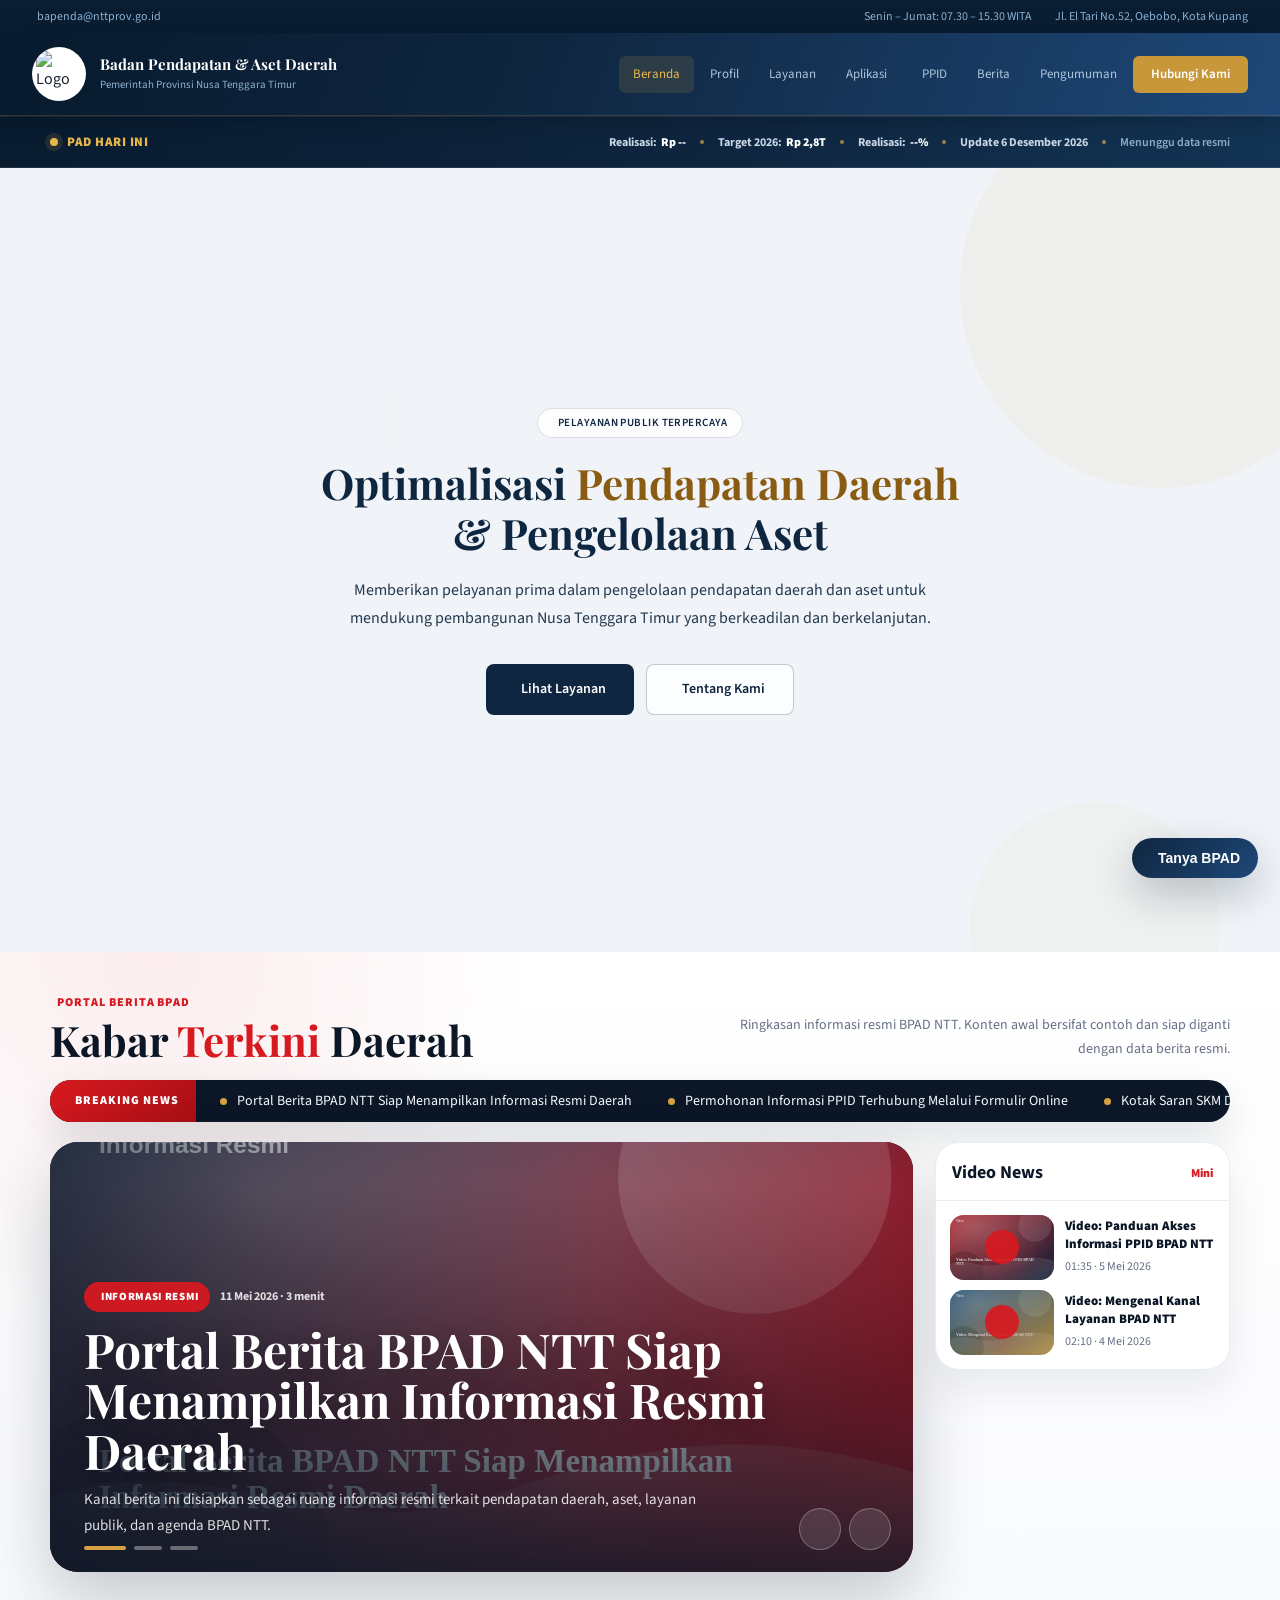
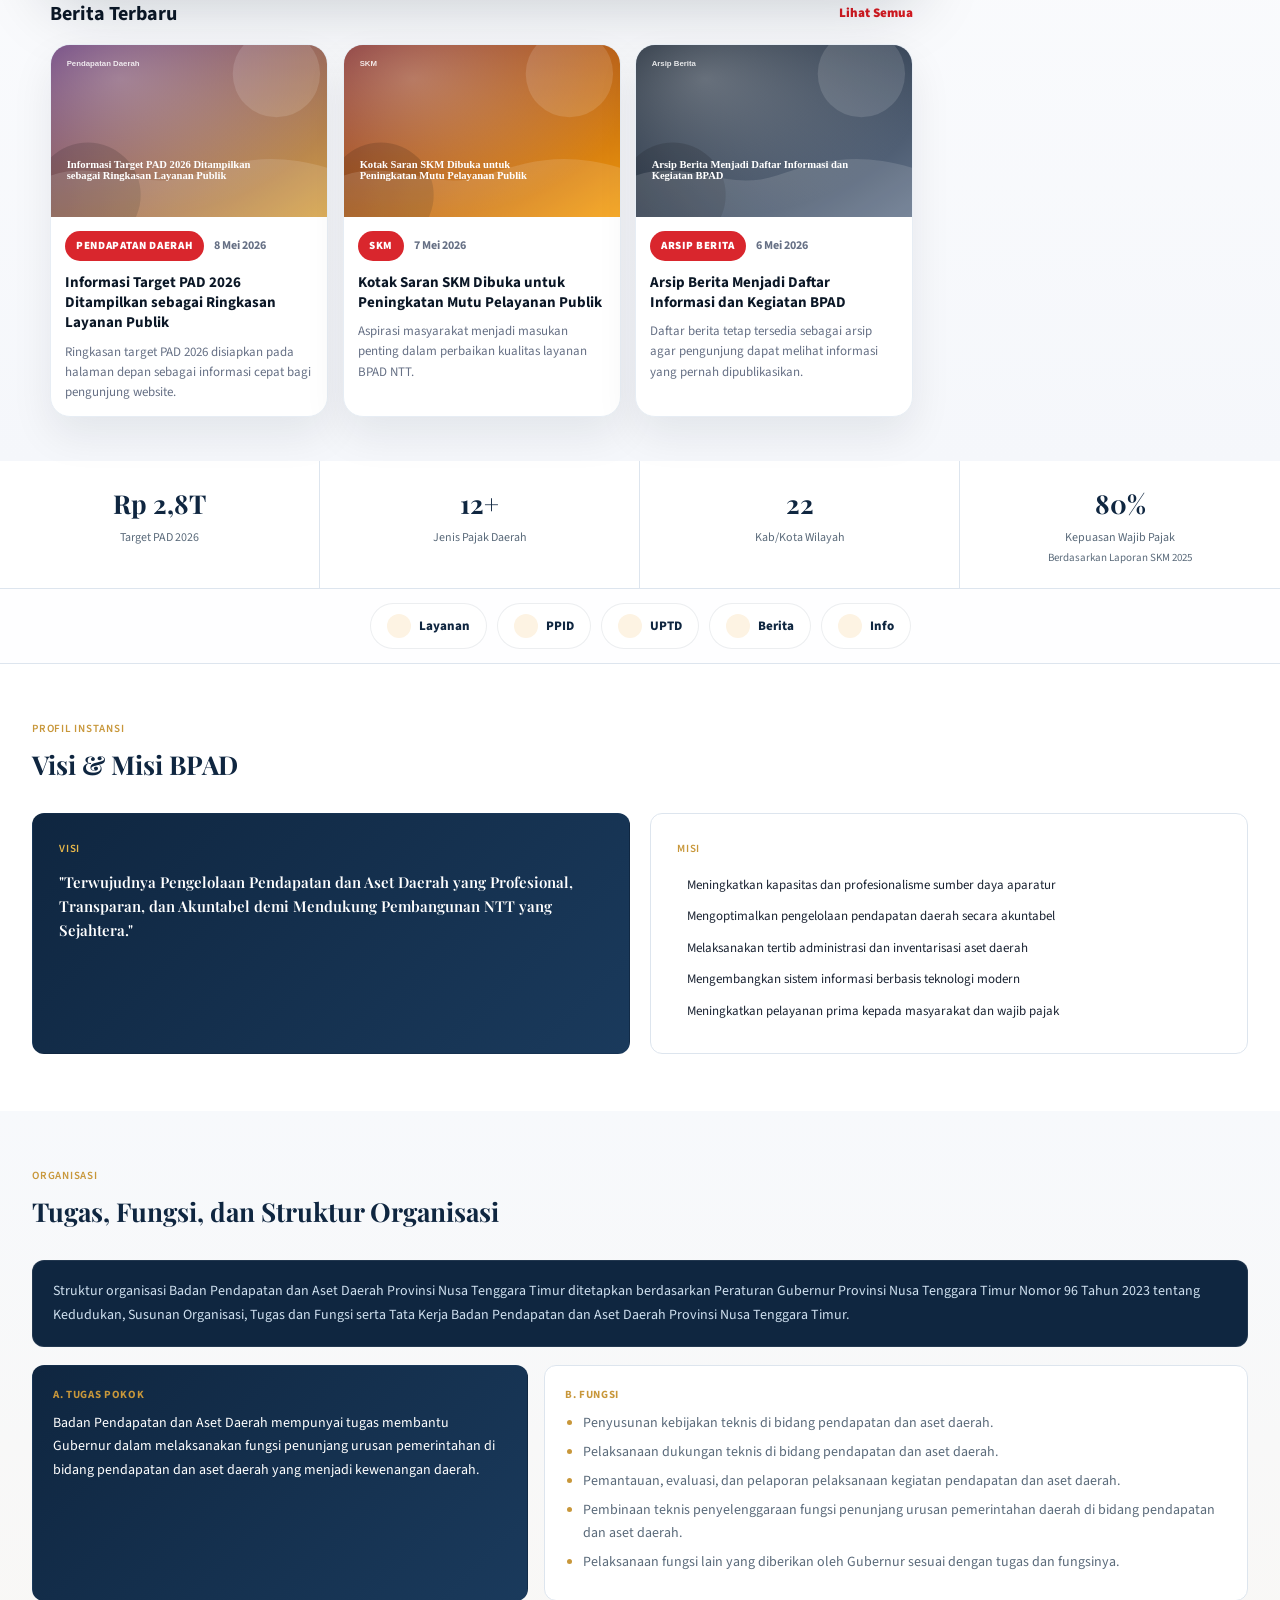
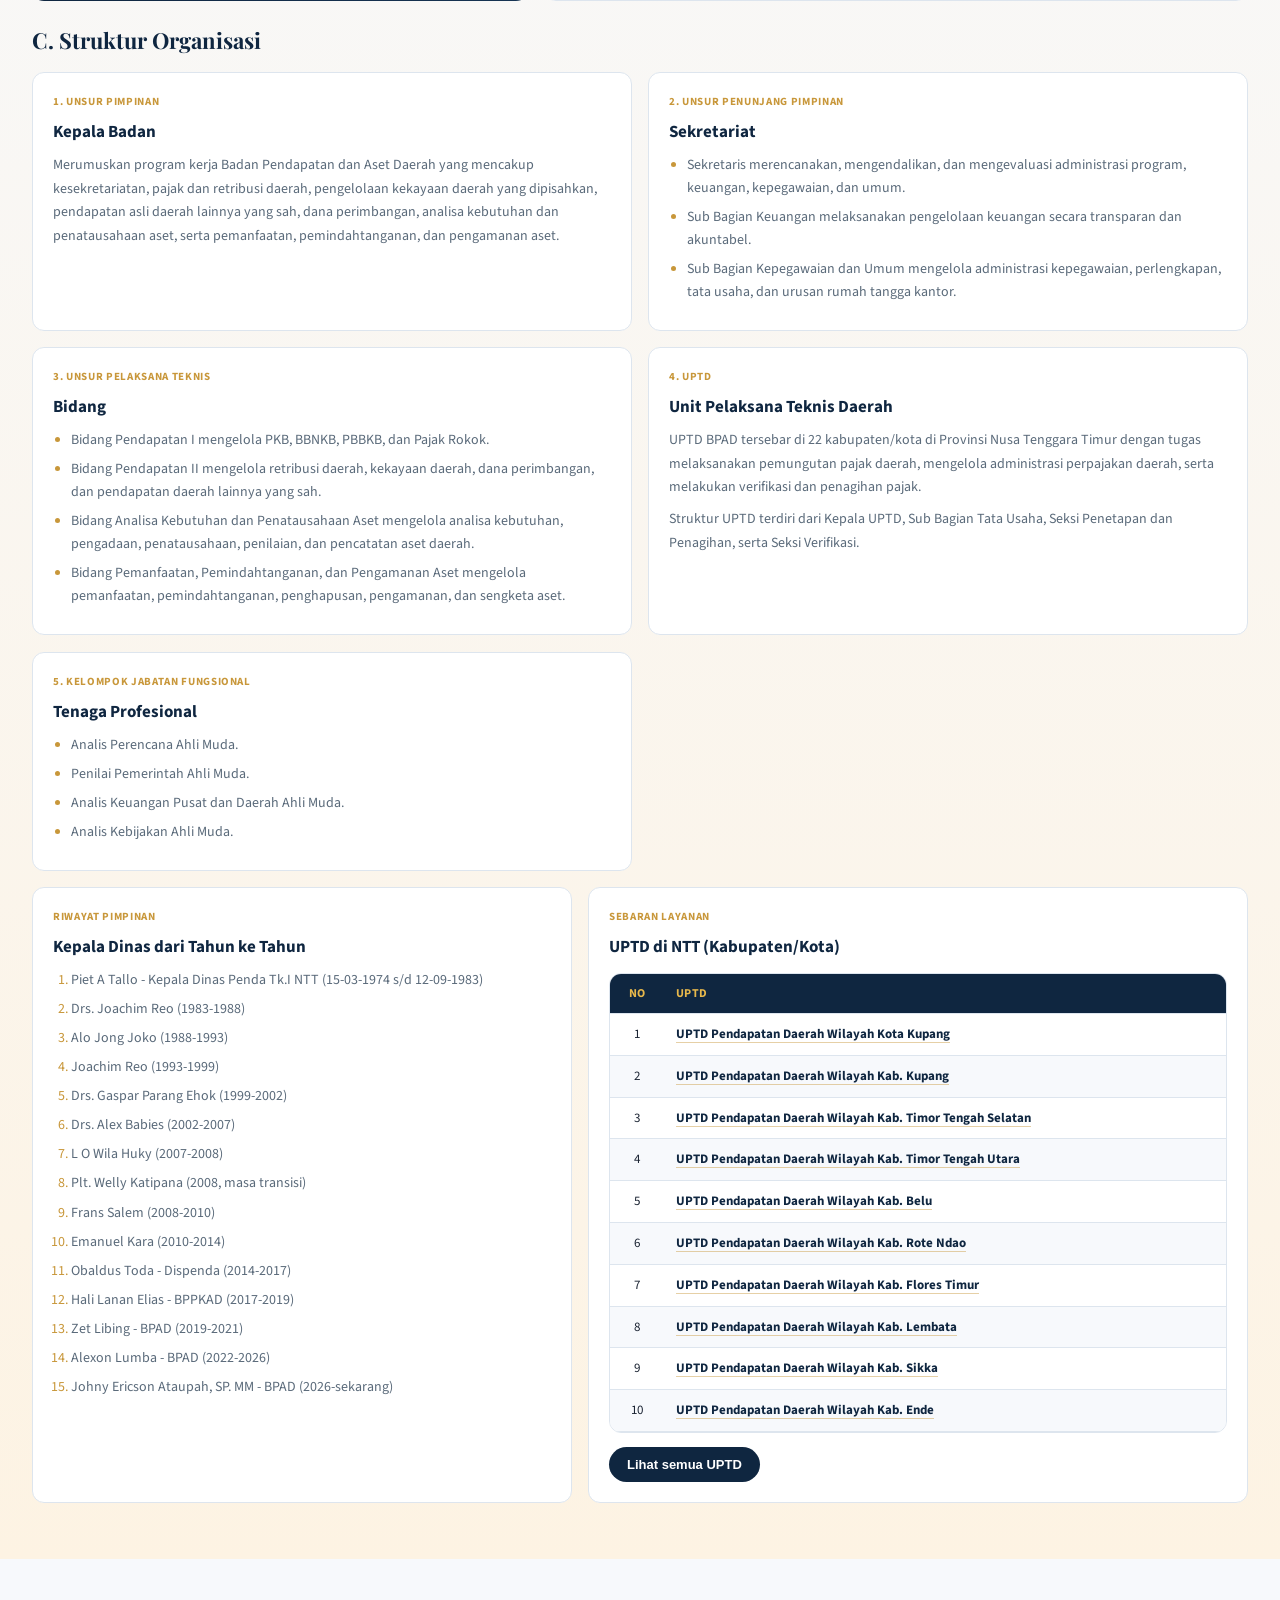
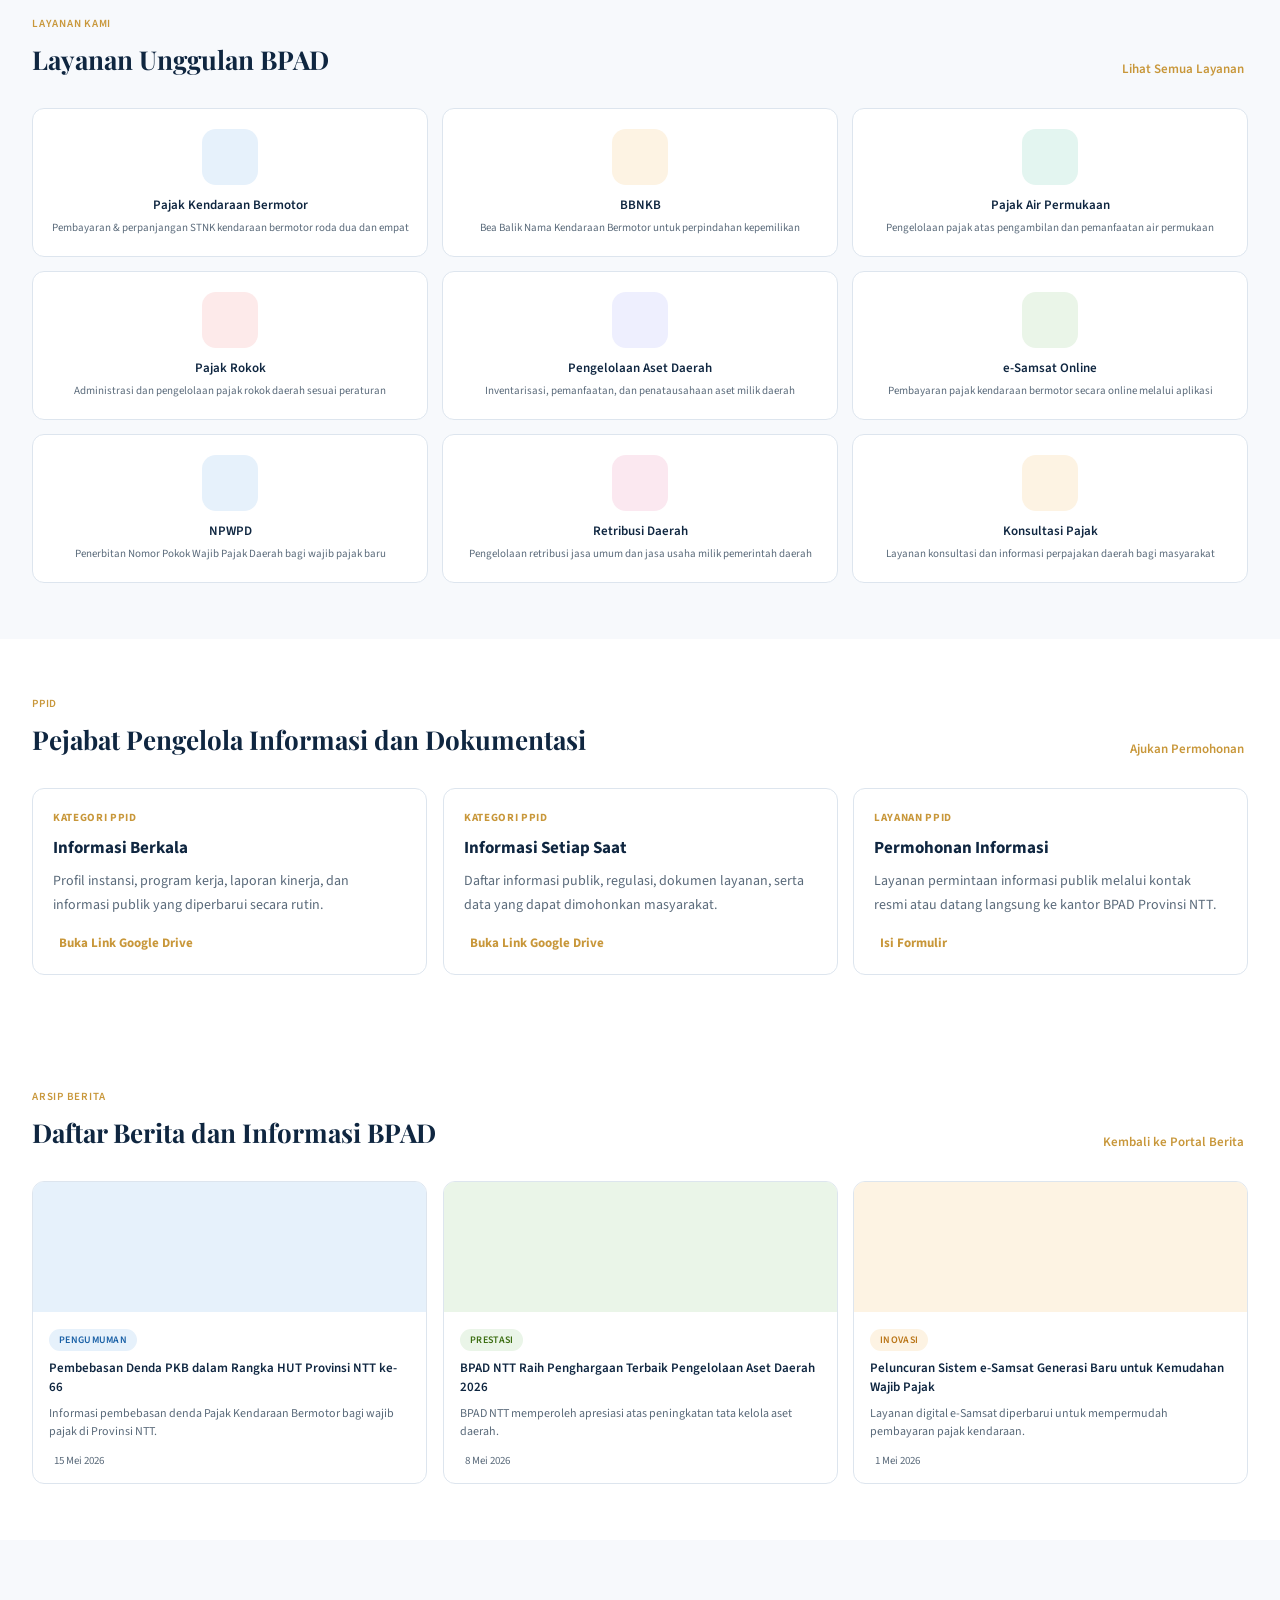
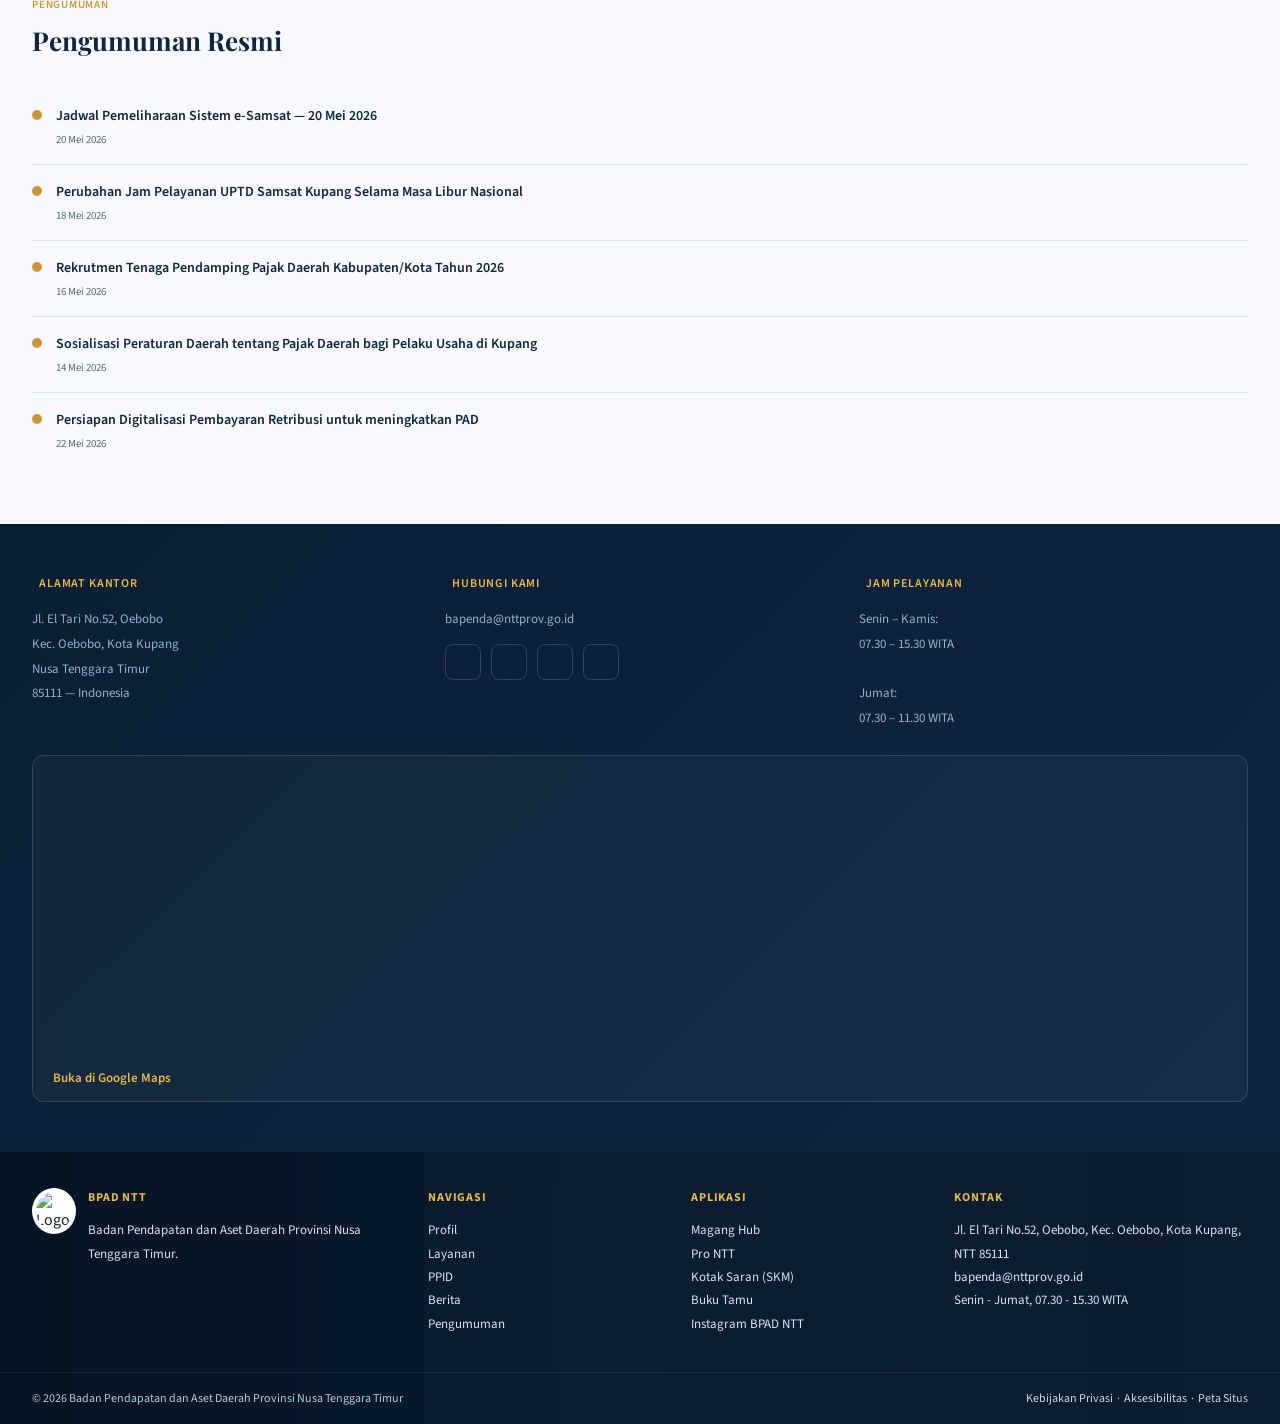
==== commit 267b6d47: "Enhance frontend news and interaction widgets" ====
--- a/index.html
+++ b/index.html
@@ -8,13 +8,14 @@
   -->
   <meta charset="UTF-8">
   <meta name="viewport" content="width=device-width, initial-scale=1.0">
-  <title>BAPENDA – Badan Pendapatan dan Aset Daerah Provinsi NTT</title>
+  <title>BPAD – Badan Pendapatan dan Aset Daerah Provinsi NTT</title>
   <link rel="icon" type="image/png" href="assets/logo.png">
   <link rel="apple-touch-icon" href="assets/logo.png">
   <link rel="preconnect" href="https://fonts.googleapis.com">
   <link href="https://fonts.googleapis.com/css2?family=Playfair+Display:wght@400;600;700&family=Source+Sans+3:wght@300;400;600;700&display=swap" rel="stylesheet">
   <link rel="stylesheet" href="https://cdn.jsdelivr.net/npm/@tabler/icons-webfont@latest/tabler-icons.min.css">
   <link rel="stylesheet" href="css/style.css">
+  <link rel="stylesheet" href="css/news-widget.css">
 </head>
 <body>
 
@@ -86,6 +87,27 @@
 </nav>
 
 <!--
+  DATA PAD HARI INI
+  Komponen ringkas sebelum hero. Nilai realisasi masih placeholder
+  agar aman sampai tersedia sumber data resmi/API/database.
+-->
+<section class="pad-today" aria-label="Data Pendapatan Asli Daerah hari ini">
+  <div class="pad-today-inner">
+    <div class="pad-today-head">
+      <span class="pad-live-dot"></span>
+      <strong>PAD Hari Ini</strong>
+    </div>
+    <div class="pad-today-line">
+      <span>Realisasi: <strong>Rp --</strong></span>
+      <span>Target 2026: <strong>Rp 2,8T</strong></span>
+      <span>Realisasi: <strong>--%</strong></span>
+      <span id="padUpdateDate">Update hari ini</span>
+      <span class="pad-status">Menunggu data resmi</span>
+    </div>
+  </div>
+</section>
+
+<!--
   HERO
   Bagian pembuka website. Background gambar diatur dari CSS:
   css/style.css pada class .hero.
@@ -106,6 +128,22 @@
 </section>
 
 <!--
+  PORTAL BERITA MODERN
+  Komponen modular setelah hero. Isi widget dibuat oleh
+  js/news-widget.js dari data contoh yang nantinya bisa diganti API.
+-->
+<section class="nw-news-widget" id="portal-berita" aria-label="Portal Berita BPAD NTT">
+  <div class="nw-news-shell" id="newsWidgetRoot">
+    <div class="nw-skeleton nw-skeleton-hero"></div>
+    <div class="nw-skeleton-row">
+      <div class="nw-skeleton"></div>
+      <div class="nw-skeleton"></div>
+      <div class="nw-skeleton"></div>
+    </div>
+  </div>
+</section>
+
+<!--
   STATS STRIP
   Ringkasan angka penting yang tampil tepat setelah hero.
 -->
@@ -135,11 +173,11 @@
 -->
 <section class="quick-links">
   <div class="quick-links-inner">
-    <a class="quick-link" href="#layanan"><i class="ti ti-receipt-tax"></i> Layanan Pajak</a>
+    <a class="quick-link" href="#layanan"><i class="ti ti-receipt-tax"></i> Layanan</a>
     <a class="quick-link" href="#ppid"><i class="ti ti-file-search"></i> PPID</a>
     <a class="quick-link" href="#profil"><i class="ti ti-map-2"></i> UPTD</a>
-    <a class="quick-link" href="#pengumuman"><i class="ti ti-bell"></i> Pengumuman</a>
-    <a class="quick-link" href="https://magangbpad.netlify.app/" target="_blank" rel="noopener"><i class="ti ti-apps"></i> Aplikasi</a>
+    <a class="quick-link" href="#portal-berita"><i class="ti ti-news"></i> Berita</a>
+    <a class="quick-link" href="#pengumuman"><i class="ti ti-bell"></i> Info</a>
   </div>
 </section>
 
@@ -151,7 +189,7 @@
   <div class="section-hdr">
     <div class="section-hdr-left">
       <div class="section-eyebrow"><i class="ti ti-target"></i> Profil Instansi</div>
-      <div class="section-title">Visi & Misi BAPENDA</div>
+      <div class="section-title">Visi & Misi BPAD</div>
     </div>
   </div>
   <div class="visi-grid">
@@ -269,9 +307,9 @@
         <li>Emanuel Kara (2010-2014)</li>
         <li>Obaldus Toda - Dispenda (2014-2017)</li>
         <li>Hali Lanan Elias - BPPKAD (2017-2019)</li>
-        <li>Zet Libing - Bapenda (2019-2021)</li>
-        <li>Alexon Lumba - Bapenda (2022-2026)</li>
-        <li>Johny Ericson Ataupah, SP. MM - Bapenda (2026-sekarang)</li>
+        <li>Zet Libing - BPAD (2019-2021)</li>
+        <li>Alexon Lumba - BPAD (2022-2026)</li>
+        <li>Johny Ericson Ataupah, SP. MM - BPAD (2026-sekarang)</li>
       </ol>
     </div>
     <div class="detail-card">
@@ -283,37 +321,36 @@
             <tr>
               <th>No</th>
               <th>UPTD</th>
-              <th>Nama Kepala UPTD</th>
             </tr>
           </thead>
           <tbody>
-            <tr><td>1</td><td>Kepala UPTD Pendapatan Daerah Wilayah Kota Kupang</td><td>Remmy Christian Pah, S.STP, M.Si</td></tr>
-            <tr><td>2</td><td>Kepala UPTD Pendapatan Daerah Wilayah Kab. Kupang</td><td>Abdulgani Rasyd Tokan, SE</td></tr>
-            <tr><td>3</td><td>Kepala UPTD Pendapatan Daerah Wilayah Kab. Timor Tengah Selatan</td><td>Fredrik Leky, S.IP, M.Si</td></tr>
-            <tr><td>4</td><td>Kepala UPTD Pendapatan Daerah Wilayah Kab. Timor Tengah Utara</td><td>Albert E. Pairikas, SE, M.Si</td></tr>
-            <tr><td>5</td><td>Kepala UPTD Pendapatan Daerah Wilayah Kab. Belu</td><td>Stanis Laus Moat, S.STP</td></tr>
-            <tr><td>6</td><td>Kepala UPTD Pendapatan Daerah Wilayah Kab. Rote Ndao</td><td>Petrus A. Manehat, S.Sos</td></tr>
-            <tr><td>7</td><td>Kepala UPTD Pendapatan Daerah Wilayah Kab. Flores Timur</td><td>Yohanes Boro Hali, SE</td></tr>
-            <tr><td>8</td><td>Kepala UPTD Pendapatan Daerah Wilayah Kab. Lembata</td><td>Oskar Ola Samon, S.Sos</td></tr>
-            <tr><td>9</td><td>Kepala UPTD Pendapatan Daerah Wilayah Kab. Sikka</td><td>Maria Wilfrida Basilika, SE</td></tr>
-            <tr><td>10</td><td>Kepala UPTD Pendapatan Daerah Wilayah Kab. Ende</td><td>Alponsus Yuli, SE</td></tr>
-            <tr class="uptd-extra-row"><td>11</td><td>Kepala UPTD Pendapatan Daerah Wilayah Kab. Nagekeo</td><td>Yoseph Marianus Yegho, SE</td></tr>
-            <tr class="uptd-extra-row"><td>12</td><td>Kepala UPTD Pendapatan Daerah Wilayah Kab. Ngada</td><td>Anna Maria Belang, SP</td></tr>
-            <tr class="uptd-extra-row"><td>13</td><td>Kepala UPTD Pendapatan Daerah Wilayah Kab. Manggarai Timur</td><td>Stanis K. Jawan, S.Sos, M.AP</td></tr>
-            <tr class="uptd-extra-row"><td>14</td><td>Kepala UPTD Pendapatan Daerah Wilayah Kab. Manggarai Barat</td><td>Martianus Taruna Anjasmara Pranda, S.Sos</td></tr>
-            <tr class="uptd-extra-row"><td>15</td><td>Kepala UPTD Pendapatan Daerah Wilayah Kab. Manggarai</td><td>Lorensius Agung, SP</td></tr>
-            <tr class="uptd-extra-row"><td>16</td><td>Kepala UPTD Pendapatan Daerah Wilayah Kab. Sumba Timur</td><td>Denny Samuel Sandy, SH</td></tr>
-            <tr class="uptd-extra-row"><td>17</td><td>Kepala UPTD Pendapatan Daerah Wilayah Kab. Sumba Tengah</td><td>Yohanis Umbu Sakayu, S.Sos</td></tr>
-            <tr class="uptd-extra-row"><td>18</td><td>Kepala UPTD Pendapatan Daerah Wilayah Kab. Sumba Barat</td><td>Kristoforus Jogo Ja, SH</td></tr>
-            <tr class="uptd-extra-row"><td>19</td><td>Kepala UPTD Pendapatan Daerah Wilayah Kab. Sumba Barat Daya</td><td>Emmelinda Paula Rambu Bita, S.IP, M.Si</td></tr>
-            <tr class="uptd-extra-row"><td>20</td><td>Kepala UPTD Pendapatan Daerah Wilayah Kab. Alor</td><td>Cornelis Daniel Adoe, S.Sos</td></tr>
-            <tr class="uptd-extra-row"><td>21</td><td>Kepala UPTD Pendapatan Daerah Wilayah Kab. Malaka</td><td>Clara Maria F. Bano, SE</td></tr>
-            <tr class="uptd-extra-row"><td>22</td><td>Kepala UPTD Pendapatan Daerah Wilayah Kab. Sabu Raijua</td><td>Marcurius Heraclitus Bani Haba, SH</td></tr>
+            <tr><td>1</td><td>UPTD Pendapatan Daerah Wilayah Kota Kupang</td></tr>
+            <tr><td>2</td><td>UPTD Pendapatan Daerah Wilayah Kab. Kupang</td></tr>
+            <tr><td>3</td><td>UPTD Pendapatan Daerah Wilayah Kab. Timor Tengah Selatan</td></tr>
+            <tr><td>4</td><td>UPTD Pendapatan Daerah Wilayah Kab. Timor Tengah Utara</td></tr>
+            <tr><td>5</td><td>UPTD Pendapatan Daerah Wilayah Kab. Belu</td></tr>
+            <tr><td>6</td><td>UPTD Pendapatan Daerah Wilayah Kab. Rote Ndao</td></tr>
+            <tr><td>7</td><td>UPTD Pendapatan Daerah Wilayah Kab. Flores Timur</td></tr>
+            <tr><td>8</td><td>UPTD Pendapatan Daerah Wilayah Kab. Lembata</td></tr>
+            <tr><td>9</td><td>UPTD Pendapatan Daerah Wilayah Kab. Sikka</td></tr>
+            <tr><td>10</td><td>UPTD Pendapatan Daerah Wilayah Kab. Ende</td></tr>
+            <tr class="uptd-extra-row"><td>11</td><td>UPTD Pendapatan Daerah Wilayah Kab. Nagekeo</td></tr>
+            <tr class="uptd-extra-row"><td>12</td><td>UPTD Pendapatan Daerah Wilayah Kab. Ngada</td></tr>
+            <tr class="uptd-extra-row"><td>13</td><td>UPTD Pendapatan Daerah Wilayah Kab. Manggarai Timur</td></tr>
+            <tr class="uptd-extra-row"><td>14</td><td>UPTD Pendapatan Daerah Wilayah Kab. Manggarai Barat</td></tr>
+            <tr class="uptd-extra-row"><td>15</td><td>UPTD Pendapatan Daerah Wilayah Kab. Manggarai</td></tr>
+            <tr class="uptd-extra-row"><td>16</td><td>UPTD Pendapatan Daerah Wilayah Kab. Sumba Timur</td></tr>
+            <tr class="uptd-extra-row"><td>17</td><td>UPTD Pendapatan Daerah Wilayah Kab. Sumba Tengah</td></tr>
+            <tr class="uptd-extra-row"><td>18</td><td>UPTD Pendapatan Daerah Wilayah Kab. Sumba Barat</td></tr>
+            <tr class="uptd-extra-row"><td>19</td><td>UPTD Pendapatan Daerah Wilayah Kab. Sumba Barat Daya</td></tr>
+            <tr class="uptd-extra-row"><td>20</td><td>UPTD Pendapatan Daerah Wilayah Kab. Alor</td></tr>
+            <tr class="uptd-extra-row"><td>21</td><td>UPTD Pendapatan Daerah Wilayah Kab. Malaka</td></tr>
+            <tr class="uptd-extra-row"><td>22</td><td>UPTD Pendapatan Daerah Wilayah Kab. Sabu Raijua</td></tr>
           </tbody>
         </table>
       </div>
       <button class="uptd-toggle" type="button" onclick="toggleUptdRows(this)" aria-expanded="false">
-        Lihat semua Kepala UPTD
+        Lihat semua UPTD
       </button>
     </div>
   </div>
@@ -327,7 +364,7 @@
   <div class="section-hdr">
     <div class="section-hdr-left">
       <div class="section-eyebrow"><i class="ti ti-grid-dots"></i> Layanan Kami</div>
-      <div class="section-title">Layanan Unggulan BAPENDA</div>
+      <div class="section-title">Layanan Unggulan BPAD</div>
     </div>
     <a href="#" class="see-all">Lihat Semua Layanan <i class="ti ti-arrow-right"></i></a>
   </div>
@@ -392,13 +429,13 @@
       <div class="section-eyebrow"><i class="ti ti-file-search"></i> PPID</div>
       <div class="section-title">Pejabat Pengelola Informasi dan Dokumentasi</div>
     </div>
-    <a href="#kontak" class="see-all">Ajukan Permohonan <i class="ti ti-arrow-right"></i></a>
+    <a href="https://forms.gle/sLJVuwdGrZnQTJ3N7" target="_blank" rel="noopener" class="see-all">Ajukan Permohonan <i class="ti ti-arrow-right"></i></a>
   </div>
   <div class="ppid-grid" id="ppidGrid"></div>
 </section>
 
 <!--
-  BERITA
+  ARSIP BERITA
   Kartu berita TIDAK ditulis langsung di sini.
   Elemen #beritaGrid akan diisi otomatis dari data/berita.json
   oleh file js/main.js.
@@ -406,10 +443,10 @@
 <section class="section-alt" id="berita">
   <div class="section-hdr">
     <div class="section-hdr-left">
-      <div class="section-eyebrow"><i class="ti ti-news"></i> Berita Terkini</div>
-      <div class="section-title">Informasi & Berita BAPENDA</div>
-    </div>
-    <a href="#" class="see-all">Semua Berita <i class="ti ti-arrow-right"></i></a>
+      <div class="section-eyebrow"><i class="ti ti-archive"></i> Arsip Berita</div>
+      <div class="section-title">Daftar Berita dan Informasi BPAD</div>
+    </div>
+    <a href="#portal-berita" class="see-all">Kembali ke Portal Berita <i class="ti ti-arrow-up-right"></i></a>
   </div>
   <div class="berita-grid" id="beritaGrid"></div>
 </section>
@@ -531,7 +568,9 @@
   File ini mengatur menu mobile, dropdown Aplikasi,
   dan membaca data JSON untuk PPID, Berita, dan Pengumuman.
 -->
-<script src="js/main.js?v=20260507"></script>
+<script src="js/main.js?v=20260511-1"></script>
+<script src="js/news-widget.js?v=20260511"></script>
+<script src="js/chatbot.js?v=20260509"></script>
 
 </body>
 </html>
--- a/css/style.css
+++ b/css/style.css
@@ -29,6 +29,7 @@
   color: var(--text);
   font-size: 16px;
   line-height: 1.6;
+  overflow-x: hidden;
 }
 
 a { text-decoration: none; color: inherit; }
@@ -182,23 +183,93 @@
 .mobile-menu a { color: #adc5dd; padding: 10px 14px; border-radius: 6px; display: block; font-size: 14px; }
 .mobile-menu a:hover { background: rgba(200,151,58,.15); color: var(--gold2); }
 
+/* ===================== PAD TODAY ===================== */
+.pad-today {
+  background: linear-gradient(90deg, #081b2f 0%, var(--navy) 58%, #123354 100%);
+  color: var(--white);
+  padding: 8px 32px;
+  border-top: 1px solid rgba(255,255,255,.08);
+  border-bottom: 1px solid rgba(255,255,255,.1);
+}
+.pad-today-inner {
+  max-width: 1180px;
+  margin: 0 auto;
+  display: flex;
+  justify-content: space-between;
+  gap: 16px;
+  align-items: center;
+  min-height: 34px;
+}
+.pad-today-head {
+  display: flex;
+  align-items: center;
+  gap: 9px;
+  flex: 0 0 auto;
+}
+.pad-today-head strong {
+  color: var(--gold2);
+  font-size: 13px;
+  font-weight: 900;
+  letter-spacing: .04em;
+  text-transform: uppercase;
+}
+.pad-live-dot {
+  width: 8px;
+  height: 8px;
+  border-radius: 50%;
+  background: var(--gold2);
+  box-shadow: 0 0 0 5px rgba(232,184,75,.12);
+  animation: padPulse 1.8s ease-out infinite;
+}
+.pad-today-line {
+  display: flex;
+  align-items: center;
+  justify-content: flex-end;
+  gap: 14px;
+  flex-wrap: wrap;
+  color: #c9d9e8;
+  font-size: 12px;
+  font-weight: 700;
+}
+.pad-today-line span {
+  display: inline-flex;
+  align-items: center;
+  gap: 4px;
+}
+.pad-today-line span + span::before {
+  content: "";
+  width: 4px;
+  height: 4px;
+  margin-right: 10px;
+  border-radius: 50%;
+  background: rgba(232,184,75,.65);
+}
+.pad-today-line strong {
+  color: var(--white);
+  font-weight: 900;
+}
+.pad-status {
+  color: #91adc7;
+  font-weight: 600;
+}
+
+@keyframes padPulse {
+  0% { box-shadow: 0 0 0 0 rgba(232,184,75,.28); }
+  70% { box-shadow: 0 0 0 10px rgba(232,184,75,0); }
+  100% { box-shadow: 0 0 0 0 rgba(232,184,75,0); }
+}
+
 /* ===================== HERO ===================== */
 .hero {
-  background:
-    linear-gradient(90deg, rgba(10,30,51,.92) 0%, rgba(15,38,64,.78) 45%, rgba(30,72,120,.42) 100%),
-    url("../hero.png") center / cover no-repeat;
-  padding: 80px 32px 90px;
+  background: url("../assets/hero2.png") center / cover no-repeat;
+  min-height: calc(100vh - 116px);
+  padding: 72px 32px;
   position: relative;
   overflow: hidden;
-}
-.hero::before {
-  content: "";
-  position: absolute;
-  inset: 0;
-  background: rgba(5,18,32,.18);
-  backdrop-filter: blur(3px);
-  -webkit-backdrop-filter: blur(3px);
-  z-index: 1;
+  display: flex;
+  align-items: center;
+  justify-content: center;
+  text-align: center;
 }
 .hero-deco1 {
   position: absolute;
@@ -206,7 +277,6 @@
   width: 400px; height: 400px;
   background: rgba(200,151,58,.06);
   border-radius: 50%;
-  filter: blur(10px);
 }
 .hero-deco2 {
   position: absolute;
@@ -214,7 +284,6 @@
   width: 250px; height: 250px;
   background: rgba(200,151,58,.04);
   border-radius: 50%;
-  filter: blur(10px);
 }
 .hero-deco1, .hero-deco2, .hero-deco3 { z-index: 0; }
 .hero-deco3 {
@@ -223,13 +292,18 @@
   width: 1px; height: 60%;
   background: linear-gradient(to bottom, transparent, rgba(255,255,255,.05), transparent);
 }
-.hero-inner { max-width: 680px; position: relative; z-index: 2; }
+.hero-inner {
+  max-width: 780px;
+  margin: 0 auto;
+  position: relative;
+  z-index: 2;
+}
 .hero-badge {
   display: inline-flex;
   align-items: center;
   gap: 6px;
-  background: rgba(200,151,58,.18);
-  color: var(--gold2);
+  background: rgba(255,255,255,.82);
+  color: var(--navy);
   font-size: 11px;
   font-weight: 600;
   padding: 5px 14px;
@@ -237,27 +311,29 @@
   letter-spacing: .04em;
   text-transform: uppercase;
   margin-bottom: 20px;
-  border: 1px solid rgba(200,151,58,.25);
+  border: 1px solid rgba(15,38,64,.14);
 }
 .hero h2 {
   font-family: 'Playfair Display', serif;
   font-size: 42px;
   font-weight: 700;
-  color: var(--white);
+  color: var(--navy);
   line-height: 1.2;
   margin-bottom: 18px;
 }
-.hero h2 span { color: var(--gold2); }
+.hero h2 span { color: #8a5c13; }
 .hero p {
-  color: #d5e4f1;
+  color: #23384f;
   font-size: 16px;
   line-height: 1.75;
-  max-width: 520px;
+  max-width: 640px;
+  margin-left: auto;
+  margin-right: auto;
   margin-bottom: 32px;
 }
-.hero-btns { display: flex; gap: 12px; flex-wrap: wrap; }
+.hero-btns { display: flex; justify-content: center; gap: 12px; flex-wrap: wrap; }
 .btn-gold {
-  background: var(--gold);
+  background: var(--navy);
   color: var(--white);
   padding: 13px 28px;
   border-radius: 8px;
@@ -270,10 +346,10 @@
   border: none;
   cursor: pointer;
 }
-.btn-gold:hover { background: var(--gold2); color: var(--navy); }
+.btn-gold:hover { background: var(--navy3); color: var(--white); }
 .btn-ghost {
-  background: transparent;
-  color: var(--white);
+  background: rgba(255,255,255,.76);
+  color: var(--navy);
   padding: 13px 28px;
   border-radius: 8px;
   font-size: 14px;
@@ -281,11 +357,11 @@
   display: inline-flex;
   align-items: center;
   gap: 7px;
-  border: 1.5px solid rgba(255,255,255,.3);
+  border: 1.5px solid rgba(15,38,64,.24);
   transition: all .2s;
   cursor: pointer;
 }
-.btn-ghost:hover { border-color: var(--gold2); color: var(--gold2); }
+.btn-ghost:hover { border-color: var(--navy); color: var(--navy); background: var(--white); }
 
 /* ===================== STATS ===================== */
 .stats-strip {
@@ -313,26 +389,29 @@
 
 /* ===================== QUICK LINKS ===================== */
 .quick-links {
-  background: linear-gradient(135deg, var(--gold-lt), var(--blue-lt));
-  padding: 24px 32px;
+  background: rgba(255,255,255,.94);
+  padding: 14px 32px;
   border-bottom: 1px solid var(--border);
 }
 .quick-links-inner {
+  max-width: 1180px;
+  margin: 0 auto;
   display: grid;
-  grid-template-columns: repeat(5, 1fr);
-  gap: 12px;
+  grid-template-columns: repeat(5, auto);
+  justify-content: center;
+  gap: 10px;
 }
 .quick-link {
-  background: rgba(255,255,255,.86);
+  background: var(--white);
   border: 1px solid rgba(15,38,64,.08);
-  border-radius: 12px;
-  color: var(--navy);
-  padding: 16px;
-  display: flex;
-  align-items: center;
-  gap: 10px;
-  font-size: 13px;
-  font-weight: 700;
+  border-radius: 999px;
+  color: var(--navy);
+  padding: 10px 16px;
+  display: flex;
+  align-items: center;
+  gap: 8px;
+  font-size: 13px;
+  font-weight: 800;
   transition: all .2s;
 }
 .quick-link:hover {
@@ -341,15 +420,15 @@
   box-shadow: 0 8px 18px rgba(15,38,64,.1);
 }
 .quick-link i {
-  width: 34px;
-  height: 34px;
-  border-radius: 10px;
-  background: var(--navy);
+  width: 24px;
+  height: 24px;
+  border-radius: 50%;
+  background: var(--gold-lt);
   color: var(--gold2);
   display: flex;
   align-items: center;
   justify-content: center;
-  font-size: 18px;
+  font-size: 15px;
   flex-shrink: 0;
 }
 
@@ -591,6 +670,7 @@
   border: 1px solid var(--border);
   border-radius: 12px;
   padding: 20px;
+  min-width: 0;
 }
 .detail-card.primary {
   background: linear-gradient(135deg, var(--navy), var(--navy2));
@@ -635,25 +715,293 @@
   color: var(--muted);
   font-size: 14px;
   line-height: 1.65;
+  overflow-wrap: anywhere;
 }
 .detail-list li,
 .history-list li { margin-bottom: 6px; }
 .detail-list li::marker,
 .history-list li::marker { color: var(--gold); }
-.uptd-tags {
-  display: flex;
-  flex-wrap: wrap;
-  gap: 8px;
+.uptd-table-wrap {
   margin-top: 12px;
-}
-.uptd-tags span {
+  max-width: 100%;
+  overflow-x: auto;
+  -webkit-overflow-scrolling: touch;
+  border: 1px solid var(--border);
+  border-radius: 12px;
+}
+.uptd-table {
+  width: 100%;
+  min-width: 520px;
+  border-collapse: collapse;
+  font-size: 13px;
+}
+.uptd-table th,
+.uptd-table td {
+  border-bottom: 1px solid var(--border);
+  padding: 10px 12px;
+  text-align: left;
+  vertical-align: top;
+}
+.uptd-table th {
+  background: var(--navy);
+  color: var(--gold2);
+  font-size: 12px;
+  letter-spacing: .04em;
+  text-transform: uppercase;
+}
+.uptd-table td:first-child,
+.uptd-table th:first-child {
+  width: 54px;
+  text-align: center;
+}
+.uptd-table tr:last-child td { border-bottom: none; }
+.uptd-table tbody tr:nth-child(even) { background: var(--surface); }
+.uptd-clickable-row {
+  cursor: pointer;
+}
+.uptd-clickable-row:hover {
+  background: var(--gold-lt) !important;
+}
+.uptd-table td:nth-child(2) {
+  color: var(--navy);
+  font-weight: 600;
+}
+.uptd-name-btn {
+  background: transparent;
+  border: none;
+  color: inherit;
+  cursor: pointer;
+  font: inherit;
+  font-weight: 700;
+  padding: 0;
+  text-align: left;
+  text-decoration: underline;
+  text-decoration-color: rgba(200,151,58,.45);
+  text-underline-offset: 4px;
+}
+.uptd-name-btn:hover {
+  color: var(--gold);
+}
+.uptd-extra-row {
+  display: none;
+}
+.uptd-table.show-all .uptd-extra-row {
+  display: table-row;
+}
+.uptd-toggle {
+  margin-top: 14px;
+  background: var(--navy);
+  color: var(--white);
+  border: none;
+  border-radius: 999px;
+  padding: 10px 18px;
+  font-size: 13px;
+  font-weight: 700;
+  cursor: pointer;
+  transition: background .2s, transform .2s;
+}
+.uptd-toggle:hover {
+  background: var(--navy3);
+  transform: translateY(-1px);
+}
+.uptd-modal {
+  position: fixed;
+  inset: 0;
+  z-index: 1000;
+  display: flex;
+  align-items: center;
+  justify-content: center;
+  padding: 20px;
+  background: rgba(5,18,32,.58);
+  backdrop-filter: blur(6px);
+  -webkit-backdrop-filter: blur(6px);
+  opacity: 0;
+  pointer-events: none;
+  visibility: hidden;
+  transition: opacity .22s ease;
+}
+.uptd-modal.open {
+  opacity: 1;
+  pointer-events: auto;
+  visibility: visible;
+}
+.uptd-modal-card {
+  width: min(620px, 100%);
+  max-height: min(78vh, 680px);
+  overflow-y: auto;
+  background: var(--white);
+  border-radius: 18px;
+  box-shadow: 0 24px 70px rgba(5,18,32,.32);
+  border: 1px solid rgba(255,255,255,.6);
+  transform: translateY(14px) scale(.98);
+  transition: transform .22s ease;
+}
+.uptd-modal.open .uptd-modal-card {
+  transform: translateY(0) scale(1);
+}
+.uptd-modal-head {
+  display: flex;
+  align-items: flex-start;
+  justify-content: space-between;
+  gap: 16px;
+  padding: 22px 22px 14px;
+  border-bottom: 1px solid var(--border);
+}
+.uptd-modal-head h3 {
+  color: var(--navy);
+  font-size: 20px;
+  margin: 4px 0 0;
+}
+.uptd-modal-label {
+  color: var(--gold);
+  font-size: 11px;
+  font-weight: 800;
+  letter-spacing: .08em;
+  text-transform: uppercase;
+}
+.uptd-modal-close {
+  width: 34px;
+  height: 34px;
+  flex: 0 0 auto;
+  display: inline-grid;
+  place-items: center;
+  border: none;
+  border-radius: 50%;
+  background: var(--surface);
+  color: var(--navy);
+  cursor: pointer;
+  font-size: 18px;
+}
+.uptd-modal-close:hover {
+  background: var(--gold-lt);
+  color: var(--gold);
+}
+.uptd-official-list {
+  list-style: none;
+  padding: 18px 22px 22px;
+}
+.uptd-official-list li {
+  display: grid;
+  grid-template-columns: 32px 1fr;
+  gap: 12px;
+  padding: 12px 0;
+  border-bottom: 1px solid var(--border);
+}
+.uptd-official-list li:last-child {
+  border-bottom: none;
+}
+.uptd-official-no {
+  width: 28px;
+  height: 28px;
+  display: inline-grid;
+  place-items: center;
+  border-radius: 50%;
   background: var(--gold-lt);
   color: #704d16;
-  border: 1px solid #efd8a9;
+  font-size: 12px;
+  font-weight: 800;
+}
+.uptd-official-name {
+  color: var(--navy);
+  font-size: 14px;
+  font-weight: 800;
+  line-height: 1.45;
+}
+.uptd-official-role {
+  color: var(--muted);
+  font-size: 13px;
+  line-height: 1.55;
+  margin-top: 2px;
+}
+body.modal-open {
+  overflow: hidden;
+}
+.ppid-link-modal {
+  position: fixed;
+  inset: 0;
+  z-index: 1000;
+  display: flex;
+  align-items: center;
+  justify-content: center;
+  padding: 20px;
+  background: rgba(5,18,32,.58);
+  backdrop-filter: blur(6px);
+  -webkit-backdrop-filter: blur(6px);
+  opacity: 0;
+  pointer-events: none;
+  visibility: hidden;
+  transition: opacity .22s ease;
+}
+.ppid-link-modal.open {
+  opacity: 1;
+  pointer-events: auto;
+  visibility: visible;
+}
+.ppid-link-modal-card {
+  width: min(520px, 100%);
+  background: var(--white);
+  border-radius: 18px;
+  padding: 26px;
+  border: 1px solid rgba(255,255,255,.65);
+  box-shadow: 0 24px 70px rgba(5,18,32,.32);
+  transform: translateY(14px) scale(.98);
+  transition: transform .22s ease;
+}
+.ppid-link-modal.open .ppid-link-modal-card {
+  transform: translateY(0) scale(1);
+}
+.ppid-link-modal-icon {
+  width: 46px;
+  height: 46px;
+  display: grid;
+  place-items: center;
+  border-radius: 14px;
+  background: var(--gold-lt);
+  color: var(--gold);
+  font-size: 24px;
+  margin-bottom: 16px;
+}
+.ppid-link-modal-card h3 {
+  color: var(--navy);
+  font-size: 20px;
+  margin-bottom: 10px;
+}
+.ppid-link-modal-card p {
+  color: var(--muted);
+  font-size: 14px;
+  line-height: 1.7;
+}
+.ppid-link-modal-actions {
+  display: flex;
+  justify-content: flex-end;
+  gap: 10px;
+  margin-top: 22px;
+  flex-wrap: wrap;
+}
+.ppid-link-cancel,
+.ppid-link-continue {
+  border: none;
   border-radius: 999px;
-  padding: 6px 10px;
-  font-size: 12px;
-  font-weight: 600;
+  padding: 10px 18px;
+  font-size: 13px;
+  font-weight: 800;
+  cursor: pointer;
+  transition: transform .2s, background .2s, color .2s;
+}
+.ppid-link-cancel {
+  background: var(--surface);
+  color: var(--navy);
+}
+.ppid-link-continue {
+  background: var(--navy);
+  color: var(--white);
+}
+.ppid-link-cancel:hover,
+.ppid-link-continue:hover {
+  transform: translateY(-1px);
+}
+.ppid-link-continue:hover {
+  background: var(--navy3);
 }
 
 /* ===================== INFO BAR ===================== */
@@ -722,6 +1070,23 @@
 footer {
   background: #0a1427;
   padding: 0;
+  position: relative;
+  overflow: hidden;
+}
+footer::before {
+  content: "";
+  position: absolute;
+  inset: -12px;
+  background:
+    linear-gradient(90deg, rgba(6,18,32,.96) 0%, rgba(10,30,51,.9) 46%, rgba(10,30,51,.78) 100%),
+    url("../assets/footer.png") center / cover no-repeat;
+  filter: blur(6px);
+  transform: scale(1.03);
+  z-index: 0;
+}
+footer > * {
+  position: relative;
+  z-index: 1;
 }
 .footer-main {
   padding: 36px 32px;
@@ -752,7 +1117,7 @@
 }
 .footer-col p,
 .footer-col a {
-  color: #8fb3d4;
+  color: #d8e6f2;
   font-size: 13px;
   line-height: 1.8;
 }
@@ -770,8 +1135,234 @@
   gap: 8px;
 }
 footer p { font-size: 12px; color: #3a5a7a; }
-footer a { color: #3a5a7a; transition: color .2s; }
+footer a { color: #c8d9e8; transition: color .2s; }
 footer a:hover { color: var(--gold); }
+.footer-bottom p { color: #b7cadb; }
+
+/* ===================== SCROLL ANIMATION ===================== */
+.scroll-reveal.scroll-reveal {
+  opacity: 0;
+  transform: translateY(24px);
+  filter: blur(6px);
+  transition:
+    opacity .72s ease,
+    transform .72s cubic-bezier(.2,.8,.2,1),
+    filter .72s ease;
+  transition-delay: var(--reveal-delay, 0ms);
+  will-change: opacity, transform, filter;
+}
+.scroll-reveal.scroll-reveal.revealed {
+  opacity: 1;
+  transform: translateY(0);
+  filter: blur(0);
+}
+.scroll-reveal.scroll-reveal.reveal-left {
+  transform: translateX(-24px);
+}
+.scroll-reveal.scroll-reveal.reveal-right {
+  transform: translateX(24px);
+}
+.scroll-reveal.scroll-reveal.reveal-scale {
+  transform: translateY(18px) scale(.96);
+}
+.scroll-reveal.scroll-reveal.reveal-left.revealed,
+.scroll-reveal.scroll-reveal.reveal-right.revealed,
+.scroll-reveal.scroll-reveal.reveal-scale.revealed {
+  transform: translateX(0) translateY(0) scale(1);
+}
+
+/* ===================== CHATBOT FAQ ===================== */
+.chatbot-widget {
+  position: fixed;
+  right: 22px;
+  bottom: 22px;
+  z-index: 999;
+  font-family: 'Source Sans 3', sans-serif;
+}
+.chatbot-toggle {
+  display: inline-flex;
+  align-items: center;
+  gap: 8px;
+  border: none;
+  border-radius: 999px;
+  padding: 12px 18px;
+  background: linear-gradient(135deg, var(--navy), var(--navy3));
+  color: var(--white);
+  font-size: 14px;
+  font-weight: 800;
+  box-shadow: 0 16px 40px rgba(5,18,32,.24);
+  cursor: pointer;
+  transition: transform .2s, box-shadow .2s;
+}
+.chatbot-toggle i {
+  font-size: 20px;
+}
+.chatbot-toggle:hover {
+  transform: translateY(-2px);
+  box-shadow: 0 20px 48px rgba(5,18,32,.3);
+}
+.chatbot-panel {
+  position: absolute;
+  right: 0;
+  bottom: 62px;
+  width: min(360px, calc(100vw - 32px));
+  max-height: min(640px, calc(100vh - 120px));
+  display: flex;
+  flex-direction: column;
+  overflow: hidden;
+  background: var(--white);
+  border: 1px solid rgba(255,255,255,.65);
+  border-radius: 20px;
+  box-shadow: 0 24px 70px rgba(5,18,32,.28);
+  opacity: 0;
+  pointer-events: none;
+  transform: translateY(16px) scale(.96);
+  transform-origin: bottom right;
+  transition: opacity .22s ease, transform .22s ease;
+}
+.chatbot-widget.open .chatbot-panel {
+  opacity: 1;
+  pointer-events: auto;
+  transform: translateY(0) scale(1);
+}
+.chatbot-head {
+  display: flex;
+  align-items: flex-start;
+  justify-content: space-between;
+  gap: 12px;
+  padding: 18px 18px 14px;
+  background: linear-gradient(135deg, var(--navy), var(--navy3));
+  color: var(--white);
+}
+.chatbot-kicker {
+  color: var(--gold2);
+  font-size: 10px;
+  font-weight: 800;
+  letter-spacing: .08em;
+  text-transform: uppercase;
+  margin-bottom: 4px;
+}
+.chatbot-head h3 {
+  font-size: 18px;
+  line-height: 1.2;
+}
+.chatbot-close {
+  width: 32px;
+  height: 32px;
+  flex: 0 0 auto;
+  display: grid;
+  place-items: center;
+  border: 1px solid rgba(255,255,255,.2);
+  border-radius: 50%;
+  background: rgba(255,255,255,.08);
+  color: var(--white);
+  cursor: pointer;
+}
+.chatbot-body {
+  flex: 1;
+  min-height: 190px;
+  overflow-y: auto;
+  padding: 16px;
+  background:
+    radial-gradient(circle at top left, rgba(232,184,75,.13), transparent 34%),
+    var(--surface);
+}
+.chatbot-message {
+  max-width: 88%;
+  margin-bottom: 10px;
+}
+.chatbot-message p {
+  font-size: 13px;
+  line-height: 1.55;
+  padding: 10px 12px;
+  border-radius: 14px;
+}
+.chatbot-message.bot p {
+  background: var(--white);
+  color: var(--muted);
+  border: 1px solid var(--border);
+  border-top-left-radius: 4px;
+}
+.chatbot-message.user {
+  margin-left: auto;
+}
+.chatbot-message.user p {
+  background: var(--navy);
+  color: var(--white);
+  border-top-right-radius: 4px;
+}
+.chatbot-actions {
+  display: flex;
+  flex-wrap: wrap;
+  gap: 7px;
+  margin-top: 7px;
+}
+.chatbot-actions a {
+  display: inline-flex;
+  align-items: center;
+  border-radius: 999px;
+  padding: 6px 10px;
+  background: var(--gold-lt);
+  color: #704d16;
+  font-size: 12px;
+  font-weight: 800;
+}
+.chatbot-quick {
+  display: flex;
+  gap: 7px;
+  overflow-x: auto;
+  padding: 12px 14px;
+  border-top: 1px solid var(--border);
+  background: var(--white);
+}
+.chatbot-quick button {
+  flex: 0 0 auto;
+  border: 1px solid var(--border);
+  border-radius: 999px;
+  background: var(--surface);
+  color: var(--navy);
+  padding: 7px 11px;
+  font-size: 12px;
+  font-weight: 800;
+  cursor: pointer;
+}
+.chatbot-quick button:hover {
+  border-color: var(--gold);
+  color: var(--gold);
+}
+.chatbot-form {
+  display: flex;
+  gap: 8px;
+  padding: 12px;
+  border-top: 1px solid var(--border);
+  background: var(--white);
+}
+.chatbot-form input {
+  min-width: 0;
+  flex: 1;
+  border: 1px solid var(--border);
+  border-radius: 999px;
+  padding: 10px 12px;
+  font: inherit;
+  font-size: 13px;
+  outline: none;
+}
+.chatbot-form input:focus {
+  border-color: var(--gold);
+}
+.chatbot-form button {
+  width: 40px;
+  height: 40px;
+  flex: 0 0 auto;
+  display: grid;
+  place-items: center;
+  border: none;
+  border-radius: 50%;
+  background: var(--gold);
+  color: var(--navy);
+  font-size: 18px;
+  cursor: pointer;
+}
 
 /* ===================== RESPONSIVE ===================== */
 @media (max-width: 768px) {
@@ -782,23 +1373,172 @@
   .nav-links { display: none; }
   .hamburger { display: block; }
   .mobile-menu.open { display: flex; }
-  .hero { padding: 48px 16px 56px; }
+  .pad-today {
+    padding: 8px 16px;
+  }
+  .pad-today-inner {
+    align-items: flex-start;
+    flex-direction: column;
+    gap: 6px;
+    min-height: auto;
+  }
+  .pad-today-line {
+    justify-content: flex-start;
+    gap: 8px 12px;
+    font-size: 11px;
+  }
+  .pad-today-line span + span::before {
+    margin-right: 6px;
+  }
+  .hero { min-height: calc(100vh - 76px); padding: 56px 16px; }
   .hero h2 { font-size: 28px; }
   .stats-strip { grid-template-columns: repeat(2,1fr); }
-  .quick-links { padding: 20px 16px; }
-  .quick-links-inner { grid-template-columns: 1fr; }
+  .quick-links { padding: 12px 16px; overflow-x: auto; }
+  .quick-links-inner {
+    display: flex;
+    justify-content: flex-start;
+    min-width: max-content;
+  }
   .section, .section-alt { padding: 36px 16px; }
   .layanan-grid { grid-template-columns: repeat(2,1fr); }
   .berita-grid { grid-template-columns: 1fr; }
   .visi-grid { grid-template-columns: 1fr; }
   .detail-grid, .struktur-grid, .history-grid, .ppid-grid { grid-template-columns: 1fr; }
+  .history-grid,
+  .history-grid > .detail-card {
+    min-width: 0;
+    max-width: 100%;
+  }
+  .history-list {
+    padding-left: 16px;
+    font-size: 13px;
+  }
+  .uptd-table {
+    min-width: 460px;
+    font-size: 12px;
+  }
+  .uptd-table th,
+  .uptd-table td {
+    padding: 9px 10px;
+  }
+  .uptd-table-wrap {
+    width: 100%;
+  }
   .info-bar { grid-template-columns: 1fr; padding: 32px 16px; }
   .section-hdr { flex-direction: column; gap: 10px; align-items: flex-start; }
   .footer-main { grid-template-columns: 1fr; padding: 28px 16px; }
   .footer-bottom { flex-direction: column; align-items: center; text-align: center; padding: 16px; }
+  .chatbot-widget {
+    right: 14px;
+    bottom: 14px;
+  }
+  .chatbot-toggle span {
+    display: none;
+  }
+  .chatbot-toggle {
+    width: 52px;
+    height: 52px;
+    justify-content: center;
+    padding: 0;
+  }
+  .chatbot-panel {
+    right: 0;
+    bottom: 62px;
+  }
 }
 
 @media (max-width: 480px) {
   .layanan-grid { grid-template-columns: 1fr 1fr; }
   .stats-strip { grid-template-columns: 1fr 1fr; }
-}
+  .detail-card {
+    padding: 16px;
+  }
+  .uptd-table-wrap {
+    overflow-x: visible;
+    border: none;
+  }
+  .uptd-table {
+    min-width: 0;
+    display: block;
+  }
+  .uptd-table thead {
+    display: none;
+  }
+  .uptd-table tbody,
+  .uptd-table tr,
+  .uptd-table td {
+    display: block;
+    width: 100%;
+  }
+  .uptd-table tr {
+    background: var(--white);
+    border: 1px solid var(--border);
+    border-radius: 12px;
+    margin-bottom: 10px;
+    padding: 12px;
+  }
+  .uptd-table tbody tr:nth-child(even) {
+    background: var(--white);
+  }
+  .uptd-table.show-all .uptd-extra-row {
+    display: block;
+  }
+  .uptd-table td {
+    border-bottom: none;
+    padding: 4px 0;
+  }
+  .uptd-table td:first-child {
+    width: auto;
+    text-align: left;
+    color: var(--gold);
+    font-size: 12px;
+    font-weight: 800;
+  }
+  .uptd-table td:first-child::before {
+    content: "No. ";
+  }
+  .uptd-table td:nth-child(2) {
+    font-size: 13px;
+    line-height: 1.45;
+  }
+  .uptd-toggle {
+    width: 100%;
+    justify-content: center;
+  }
+  .uptd-modal {
+    padding: 12px;
+  }
+  .uptd-modal-card {
+    border-radius: 14px;
+    max-height: 84vh;
+  }
+  .uptd-modal-head {
+    padding: 18px 18px 12px;
+  }
+  .uptd-official-list {
+    padding: 12px 18px 18px;
+  }
+  .ppid-link-modal {
+    padding: 12px;
+  }
+  .ppid-link-modal-card {
+    border-radius: 14px;
+    padding: 20px;
+  }
+  .ppid-link-modal-actions {
+    flex-direction: column-reverse;
+  }
+  .ppid-link-cancel,
+  .ppid-link-continue {
+    width: 100%;
+  }
+}
+
+@media (prefers-reduced-motion: reduce) {
+  .scroll-reveal {
+    opacity: 1;
+    transform: none;
+    filter: none;
+    transition: none;
+  }
+}
--- a/css/news-widget.css
+++ b/css/news-widget.css
@@ -0,0 +1,561 @@
+/* =========================================================
+   NEWS WIDGET - PORTAL BERITA MODERN
+   Namespace khusus: nw-
+   File ini sengaja dipisah agar tidak bentrok dengan style utama.
+   ========================================================= */
+
+.nw-news-widget {
+  --nw-ink: #0b1726;
+  --nw-muted: #667085;
+  --nw-line: #e7edf4;
+  --nw-red: #d71920;
+  --nw-red-dark: #a80f15;
+  --nw-gold: #d6a243;
+  --nw-blue: #0f4c81;
+  --nw-card: #ffffff;
+  --nw-soft: #f5f7fb;
+  background:
+    radial-gradient(circle at 12% 0%, rgba(215,25,32,.08), transparent 24%),
+    linear-gradient(180deg, #ffffff 0%, #f5f7fb 100%);
+  padding: 34px 32px 44px;
+  color: var(--nw-ink);
+  font-family: 'Source Sans 3', sans-serif;
+}
+
+.nw-news-shell {
+  max-width: 1180px;
+  margin: 0 auto;
+}
+
+.nw-topbar {
+  display: flex;
+  align-items: flex-end;
+  justify-content: space-between;
+  gap: 18px;
+  margin-bottom: 18px;
+}
+
+.nw-eyebrow {
+  display: inline-flex;
+  align-items: center;
+  gap: 7px;
+  color: var(--nw-red);
+  font-size: 12px;
+  font-weight: 900;
+  letter-spacing: .08em;
+  text-transform: uppercase;
+}
+
+.nw-title {
+  margin-top: 5px;
+  color: var(--nw-ink);
+  font-family: 'Playfair Display', serif;
+  font-size: clamp(28px, 4vw, 42px);
+  line-height: 1.05;
+}
+
+.nw-title span {
+  color: var(--nw-red);
+}
+
+.nw-subtitle {
+  max-width: 520px;
+  color: var(--nw-muted);
+  font-size: 14px;
+  line-height: 1.7;
+  text-align: right;
+}
+
+.nw-breaking {
+  display: grid;
+  grid-template-columns: auto 1fr;
+  align-items: center;
+  overflow: hidden;
+  border-radius: 999px;
+  background: var(--nw-ink);
+  box-shadow: 0 16px 38px rgba(11,23,38,.12);
+  margin-bottom: 20px;
+}
+
+.nw-breaking-label {
+  display: inline-flex;
+  align-items: center;
+  gap: 7px;
+  height: 42px;
+  padding: 0 18px;
+  background: linear-gradient(135deg, var(--nw-red), var(--nw-red-dark));
+  color: #ffffff;
+  font-size: 12px;
+  font-weight: 900;
+  text-transform: uppercase;
+  letter-spacing: .08em;
+  white-space: nowrap;
+}
+
+.nw-breaking-track {
+  min-width: 0;
+  overflow: hidden;
+}
+
+.nw-breaking-inner {
+  display: inline-flex;
+  align-items: center;
+  gap: 36px;
+  min-width: max-content;
+  padding-left: 24px;
+  animation: nwTicker 36s linear infinite;
+}
+
+.nw-breaking-item {
+  color: #f5f7fb;
+  font-size: 14px;
+  white-space: nowrap;
+}
+
+.nw-breaking-item::before {
+  content: "";
+  display: inline-block;
+  width: 7px;
+  height: 7px;
+  margin-right: 10px;
+  border-radius: 50%;
+  background: var(--nw-gold);
+}
+
+.nw-layout {
+  display: grid;
+  grid-template-columns: minmax(0, 1.9fr) minmax(280px, .65fr);
+  gap: 22px;
+  align-items: start;
+}
+
+.nw-main {
+  min-width: 0;
+}
+
+.nw-slider {
+  position: relative;
+  overflow: hidden;
+  min-height: 430px;
+  border-radius: 28px;
+  background: #111827;
+  box-shadow: 0 30px 70px rgba(11,23,38,.22);
+  isolation: isolate;
+}
+
+.nw-slide {
+  position: absolute;
+  inset: 0;
+  opacity: 0;
+  transform: scale(1.02);
+  transition: opacity .55s ease, transform .8s ease;
+  pointer-events: none;
+}
+
+.nw-slide.active {
+  opacity: 1;
+  transform: scale(1);
+  pointer-events: auto;
+}
+
+.nw-slide img {
+  width: 100%;
+  height: 100%;
+  min-height: 430px;
+  display: block;
+  object-fit: cover;
+  filter: saturate(1.08) contrast(1.02);
+}
+
+.nw-slide::after {
+  content: "";
+  position: absolute;
+  inset: 0;
+  background:
+    linear-gradient(180deg, rgba(11,23,38,.02) 10%, rgba(11,23,38,.86) 100%),
+    linear-gradient(90deg, rgba(11,23,38,.58) 0%, transparent 64%);
+}
+
+.nw-slide-content {
+  position: absolute;
+  left: 0;
+  right: 0;
+  bottom: 0;
+  z-index: 2;
+  padding: 34px;
+  color: #ffffff;
+}
+
+.nw-meta {
+  display: flex;
+  align-items: center;
+  gap: 10px;
+  flex-wrap: wrap;
+  margin-bottom: 12px;
+}
+
+.nw-badge {
+  display: inline-flex;
+  align-items: center;
+  gap: 6px;
+  border-radius: 999px;
+  padding: 6px 11px;
+  background: rgba(215,25,32,.94);
+  color: #ffffff;
+  font-size: 11px;
+  font-weight: 900;
+  letter-spacing: .06em;
+  text-transform: uppercase;
+}
+
+.nw-time {
+  color: rgba(255,255,255,.84);
+  font-size: 12px;
+  font-weight: 700;
+}
+
+.nw-slide h3 {
+  max-width: 760px;
+  color: #ffffff;
+  font-family: 'Playfair Display', serif;
+  font-size: clamp(26px, 4vw, 48px);
+  line-height: 1.05;
+  margin-bottom: 12px;
+  text-shadow: 0 8px 28px rgba(0,0,0,.3);
+}
+
+.nw-slide p {
+  max-width: 640px;
+  color: rgba(255,255,255,.86);
+  font-size: 15px;
+  line-height: 1.7;
+}
+
+.nw-slider-controls {
+  position: absolute;
+  right: 22px;
+  bottom: 22px;
+  z-index: 4;
+  display: flex;
+  align-items: center;
+  gap: 8px;
+}
+
+.nw-slider-btn {
+  width: 42px;
+  height: 42px;
+  display: grid;
+  place-items: center;
+  border: 1px solid rgba(255,255,255,.28);
+  border-radius: 50%;
+  background: rgba(255,255,255,.12);
+  color: #ffffff;
+  backdrop-filter: blur(10px);
+  -webkit-backdrop-filter: blur(10px);
+  cursor: pointer;
+  transition: transform .2s, background .2s;
+}
+
+.nw-slider-btn:hover {
+  transform: translateY(-2px);
+  background: rgba(255,255,255,.22);
+}
+
+.nw-dots {
+  position: absolute;
+  left: 34px;
+  bottom: 22px;
+  z-index: 4;
+  display: flex;
+  gap: 8px;
+}
+
+.nw-dot {
+  width: 28px;
+  height: 4px;
+  border: none;
+  border-radius: 999px;
+  background: rgba(255,255,255,.35);
+  cursor: pointer;
+  transition: width .2s, background .2s;
+}
+
+.nw-dot.active {
+  width: 42px;
+  background: var(--nw-gold);
+}
+
+.nw-section-head {
+  display: flex;
+  align-items: center;
+  justify-content: space-between;
+  margin: 26px 0 14px;
+}
+
+.nw-section-head h3 {
+  color: var(--nw-ink);
+  font-size: 20px;
+}
+
+.nw-section-head a {
+  color: var(--nw-red);
+  font-size: 13px;
+  font-weight: 900;
+}
+
+.nw-latest-grid {
+  display: grid;
+  grid-template-columns: repeat(3, minmax(0, 1fr));
+  gap: 15px;
+}
+
+.nw-card {
+  overflow: hidden;
+  border-radius: 20px;
+  background: var(--nw-card);
+  border: 1px solid var(--nw-line);
+  box-shadow: 0 18px 42px rgba(11,23,38,.08);
+  transition: transform .24s ease, box-shadow .24s ease, border-color .24s ease;
+}
+
+.nw-card:hover {
+  transform: translateY(-6px);
+  border-color: rgba(215,25,32,.26);
+  box-shadow: 0 26px 60px rgba(11,23,38,.14);
+}
+
+.nw-card-media {
+  position: relative;
+  overflow: hidden;
+  aspect-ratio: 16 / 10;
+  background: #dfe7f0;
+}
+
+.nw-card-media img {
+  width: 100%;
+  height: 100%;
+  display: block;
+  object-fit: cover;
+  transition: transform .5s ease;
+}
+
+.nw-card:hover .nw-card-media img {
+  transform: scale(1.06);
+}
+
+.nw-card-body {
+  padding: 14px;
+}
+
+.nw-card-body h4 {
+  color: var(--nw-ink);
+  font-size: 15px;
+  line-height: 1.35;
+  margin: 8px 0 8px;
+}
+
+.nw-card-body p {
+  color: var(--nw-muted);
+  font-size: 13px;
+  line-height: 1.55;
+}
+
+.nw-sidebar {
+  display: grid;
+  gap: 16px;
+}
+
+.nw-side-card {
+  overflow: hidden;
+  border-radius: 24px;
+  background: var(--nw-card);
+  border: 1px solid var(--nw-line);
+  box-shadow: 0 18px 42px rgba(11,23,38,.08);
+}
+
+.nw-side-head {
+  display: flex;
+  align-items: center;
+  justify-content: space-between;
+  padding: 16px 16px 12px;
+  border-bottom: 1px solid var(--nw-line);
+}
+
+.nw-side-head h3 {
+  color: var(--nw-ink);
+  font-size: 18px;
+}
+
+.nw-side-head span {
+  color: var(--nw-red);
+  font-size: 12px;
+  font-weight: 900;
+}
+
+.nw-video-list {
+  display: grid;
+  gap: 10px;
+  padding: 14px;
+}
+
+.nw-video-item {
+  display: grid;
+  grid-template-columns: 104px 1fr;
+  gap: 11px;
+  align-items: center;
+}
+
+.nw-video-thumb {
+  position: relative;
+  overflow: hidden;
+  border-radius: 14px;
+  aspect-ratio: 16 / 10;
+  background: #dfe7f0;
+}
+
+.nw-video-thumb img {
+  width: 100%;
+  height: 100%;
+  display: block;
+  object-fit: cover;
+}
+
+.nw-play {
+  position: absolute;
+  inset: 0;
+  display: grid;
+  place-items: center;
+  color: #ffffff;
+  background: rgba(11,23,38,.18);
+}
+
+.nw-play span {
+  width: 34px;
+  height: 34px;
+  display: grid;
+  place-items: center;
+  border-radius: 50%;
+  background: rgba(215,25,32,.92);
+  box-shadow: 0 10px 24px rgba(215,25,32,.25);
+}
+
+.nw-video-title {
+  color: var(--nw-ink);
+  font-size: 13px;
+  font-weight: 900;
+  line-height: 1.35;
+}
+
+.nw-video-time {
+  color: var(--nw-muted);
+  font-size: 12px;
+  margin-top: 4px;
+}
+
+.nw-skeleton {
+  position: relative;
+  overflow: hidden;
+  min-height: 120px;
+  border-radius: 20px;
+  background: #e7edf4;
+}
+
+.nw-skeleton::after {
+  content: "";
+  position: absolute;
+  inset: 0;
+  transform: translateX(-100%);
+  background: linear-gradient(90deg, transparent, rgba(255,255,255,.72), transparent);
+  animation: nwSkeleton 1.3s infinite;
+}
+
+.nw-skeleton-hero {
+  min-height: 360px;
+  margin-bottom: 16px;
+}
+
+.nw-skeleton-row {
+  display: grid;
+  grid-template-columns: repeat(3, 1fr);
+  gap: 16px;
+}
+
+@keyframes nwTicker {
+  from { transform: translateX(0); }
+  to { transform: translateX(-50%); }
+}
+
+@keyframes nwSkeleton {
+  to { transform: translateX(100%); }
+}
+
+@media (max-width: 980px) {
+  .nw-news-widget {
+    padding: 30px 18px 38px;
+  }
+
+  .nw-topbar {
+    align-items: flex-start;
+    flex-direction: column;
+  }
+
+  .nw-subtitle {
+    text-align: left;
+  }
+
+  .nw-layout {
+    grid-template-columns: 1fr;
+  }
+
+  .nw-latest-grid {
+    grid-template-columns: repeat(2, minmax(0, 1fr));
+  }
+}
+
+@media (max-width: 640px) {
+  .nw-news-widget {
+    padding: 26px 14px 34px;
+  }
+
+  .nw-breaking {
+    grid-template-columns: 1fr;
+    border-radius: 18px;
+  }
+
+  .nw-breaking-label {
+    width: 100%;
+    justify-content: center;
+  }
+
+  .nw-slider,
+  .nw-slide img {
+    min-height: 390px;
+  }
+
+  .nw-slide-content {
+    padding: 24px 20px 54px;
+  }
+
+  .nw-slide p {
+    font-size: 14px;
+  }
+
+  .nw-slider-controls {
+    right: 16px;
+    bottom: 14px;
+  }
+
+  .nw-dots {
+    left: 20px;
+    bottom: 20px;
+  }
+
+  .nw-latest-grid,
+  .nw-skeleton-row {
+    grid-template-columns: 1fr;
+  }
+
+  .nw-video-item {
+    grid-template-columns: 92px 1fr;
+  }
+}
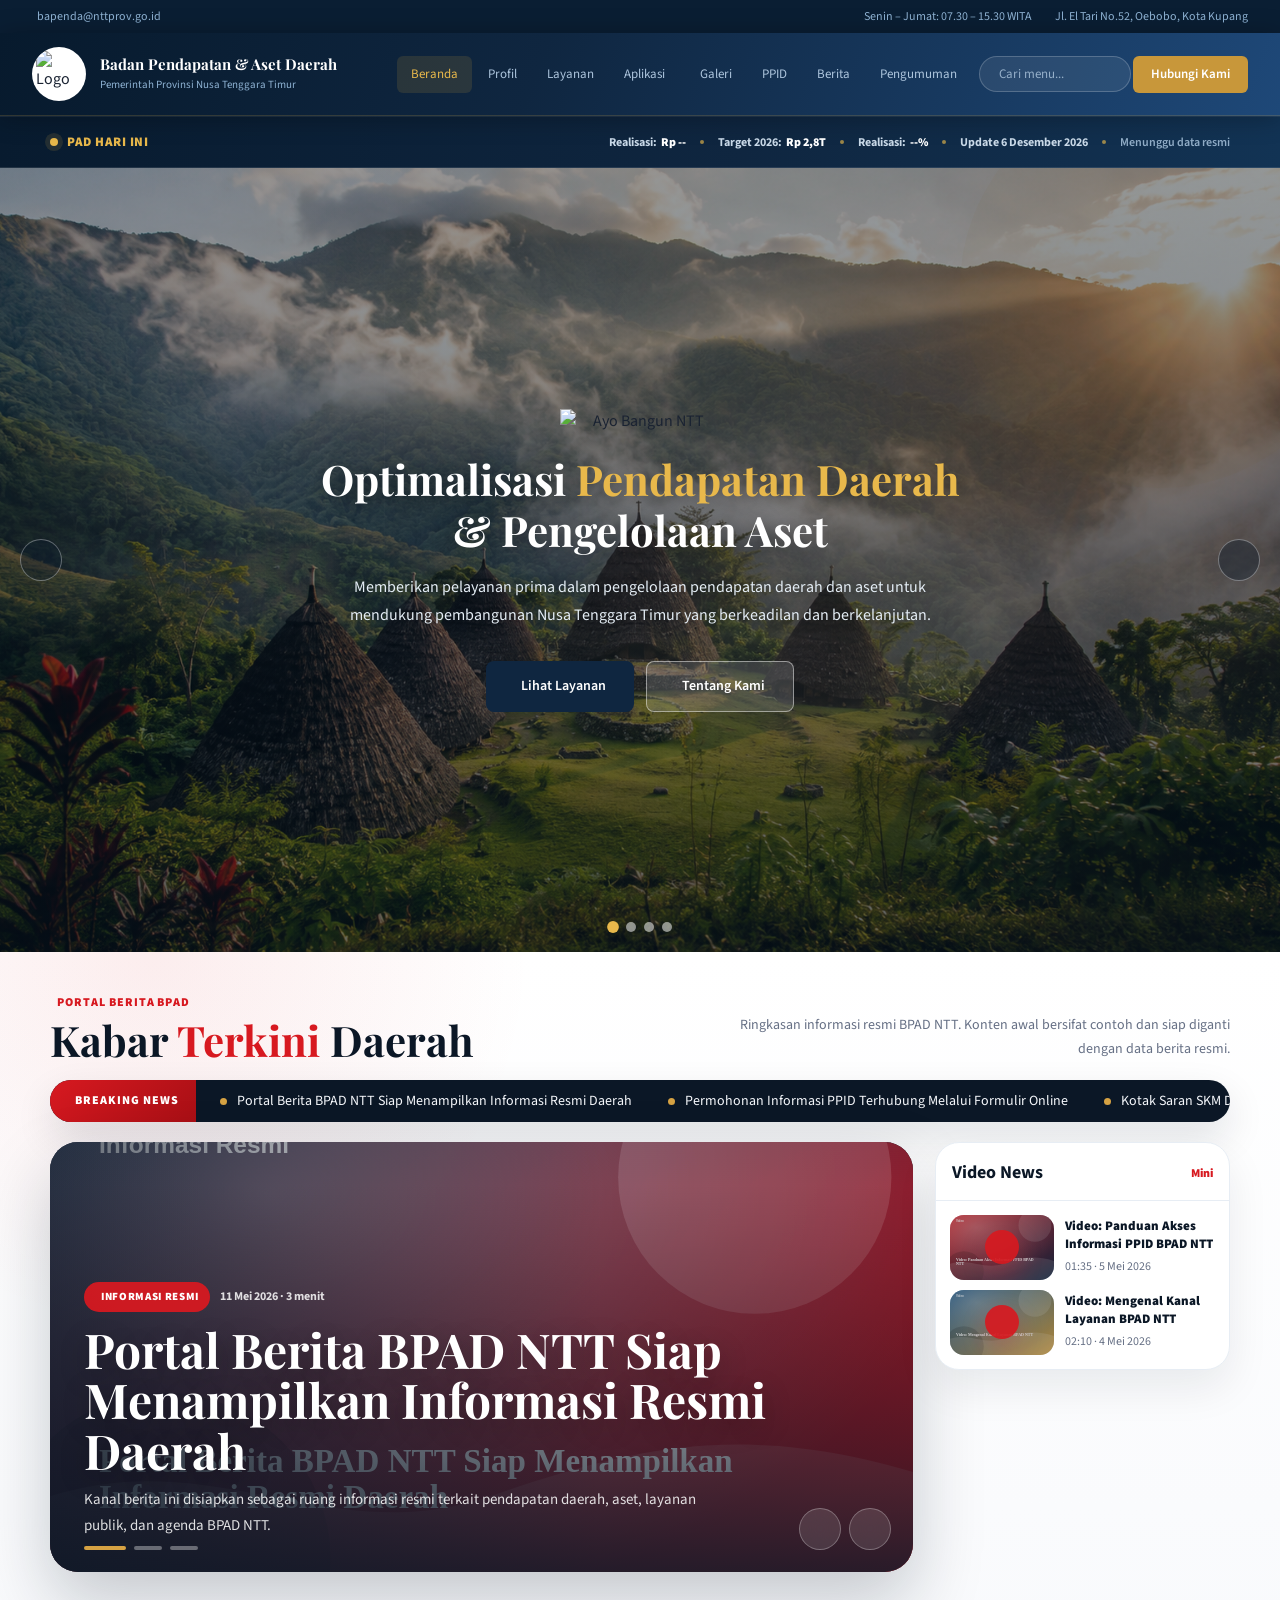
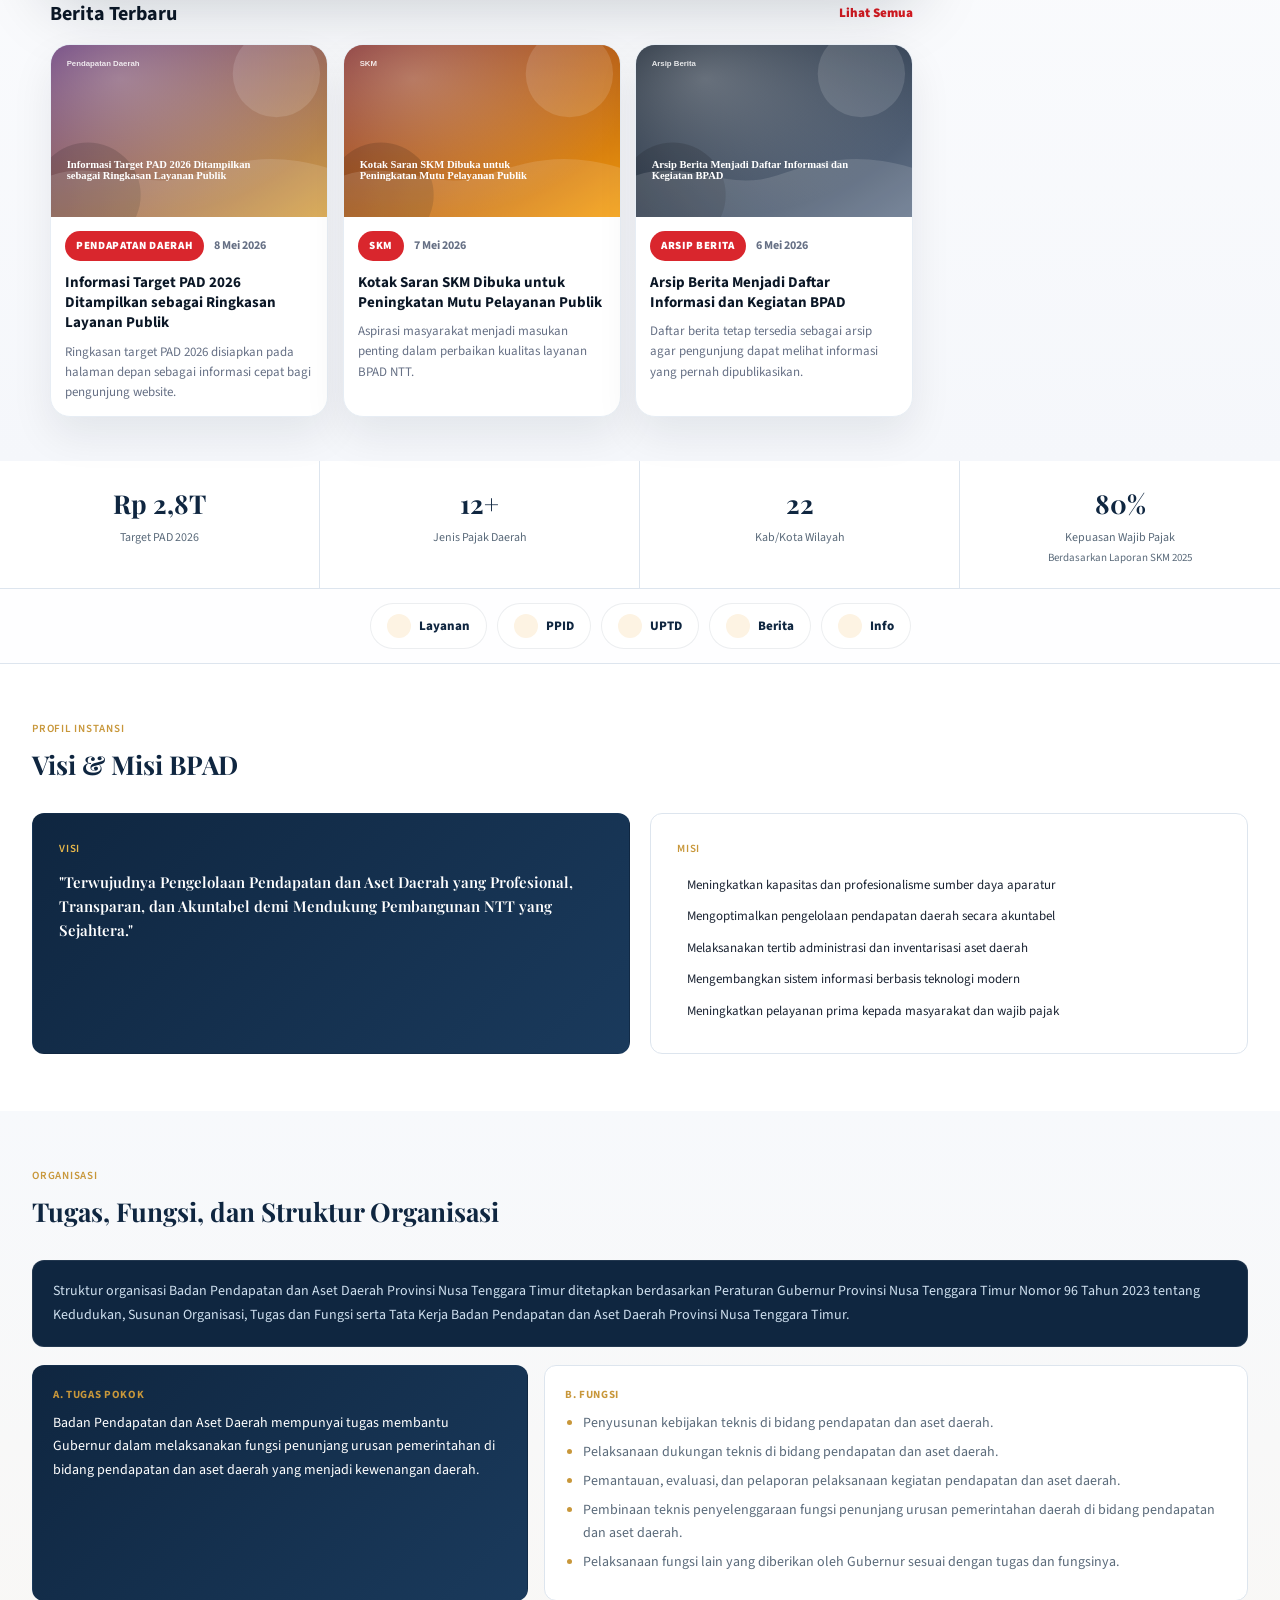
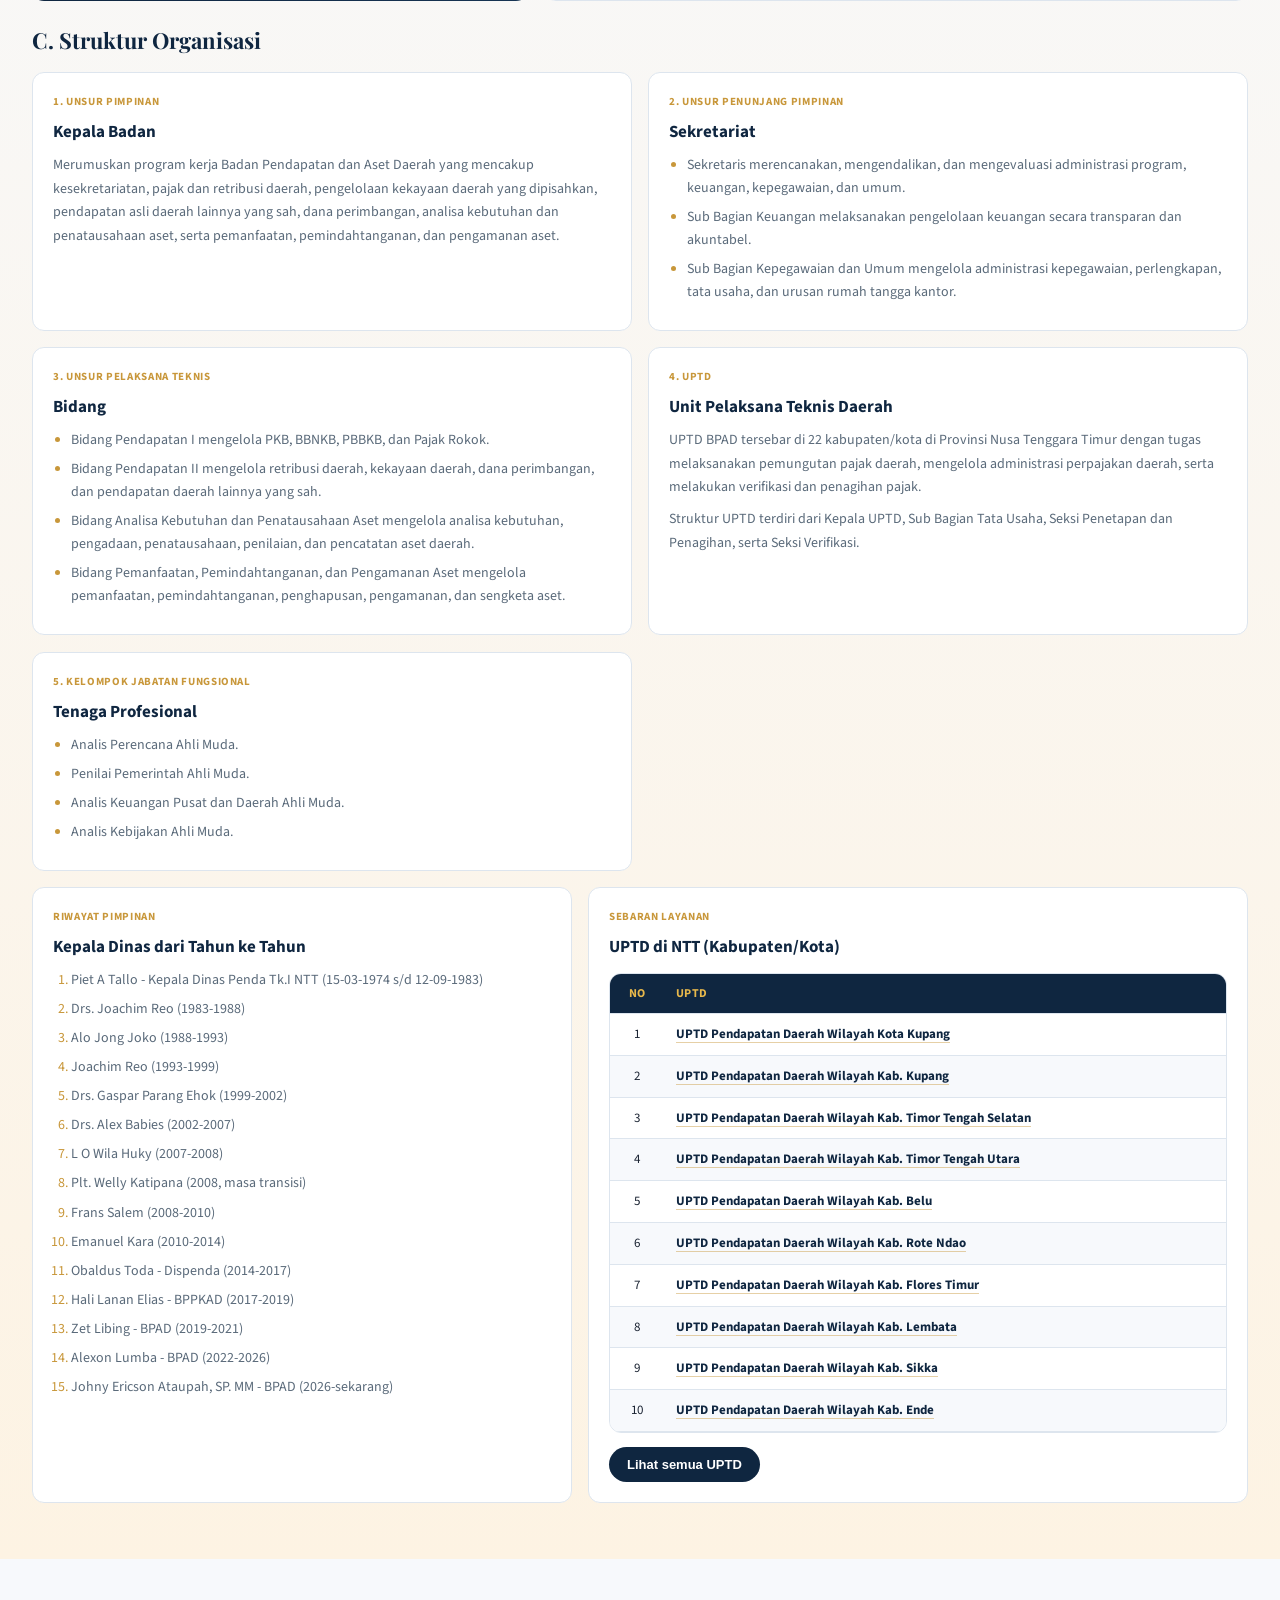
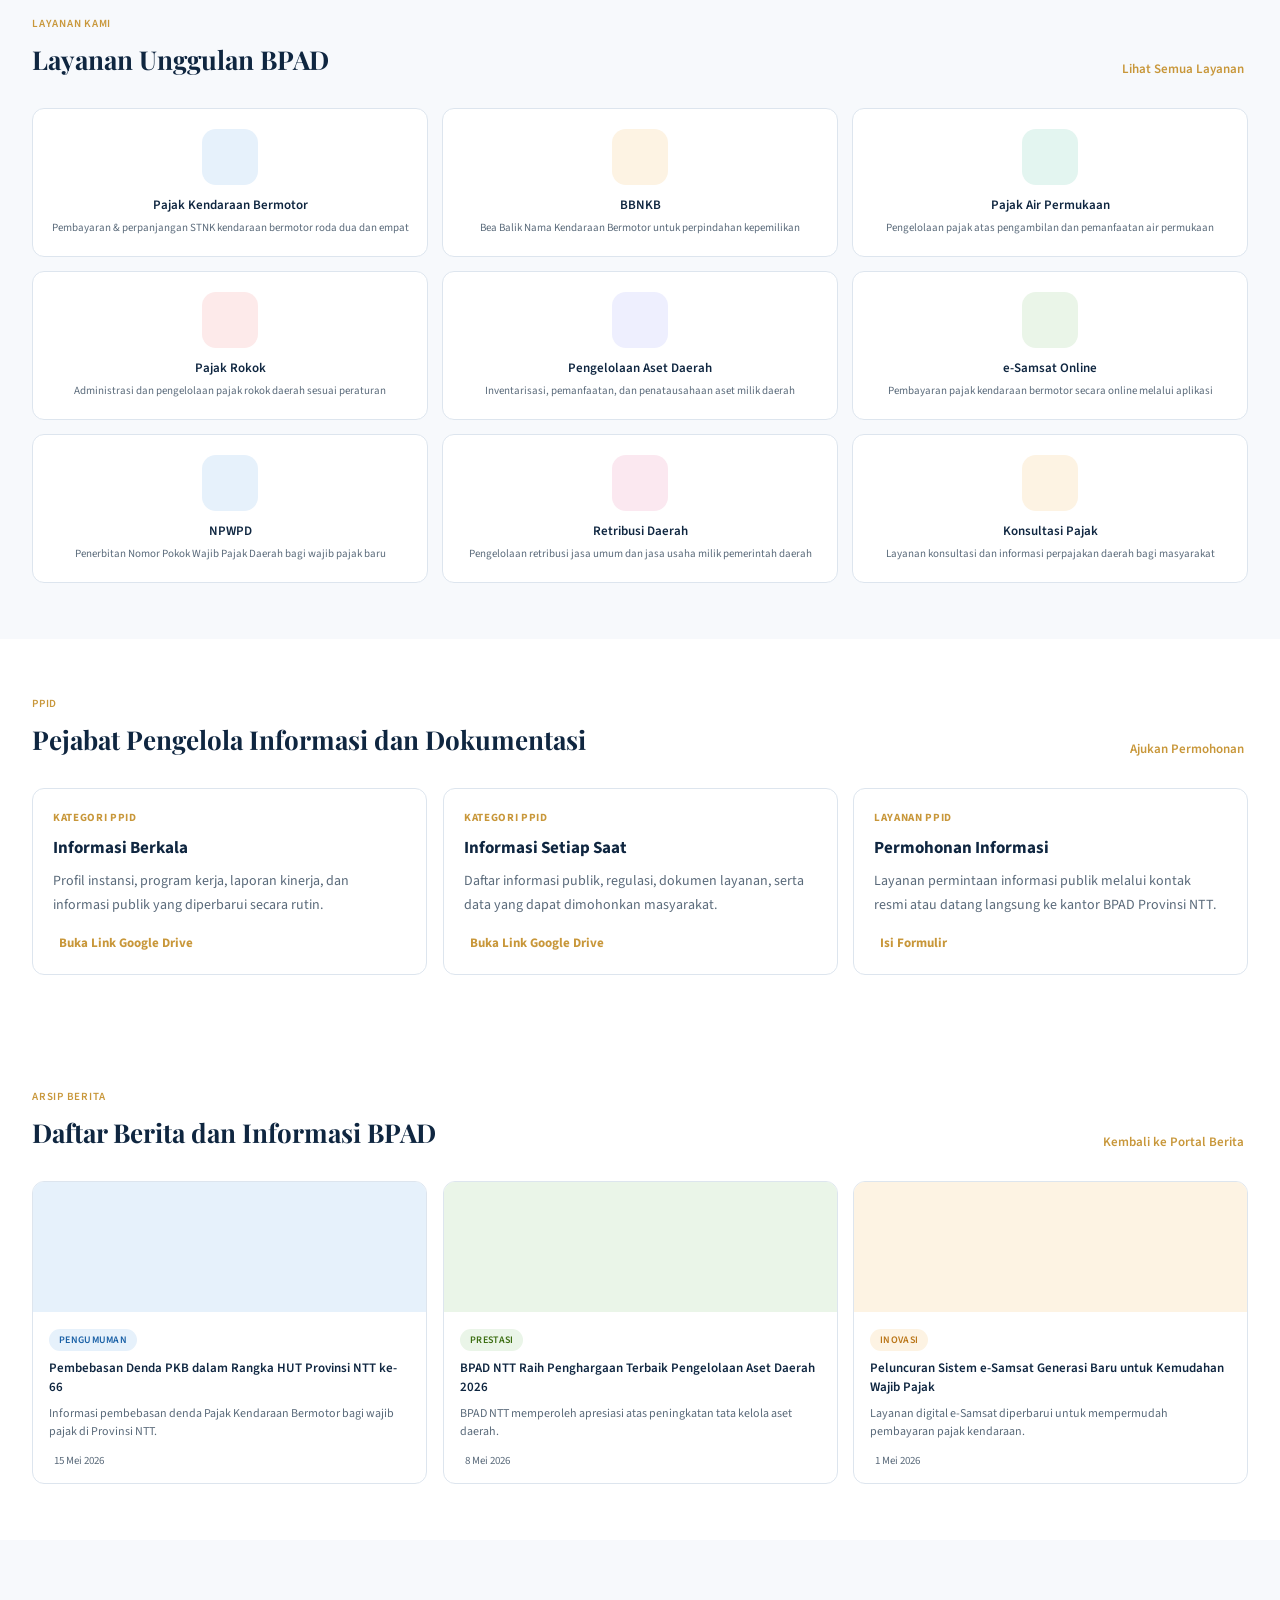
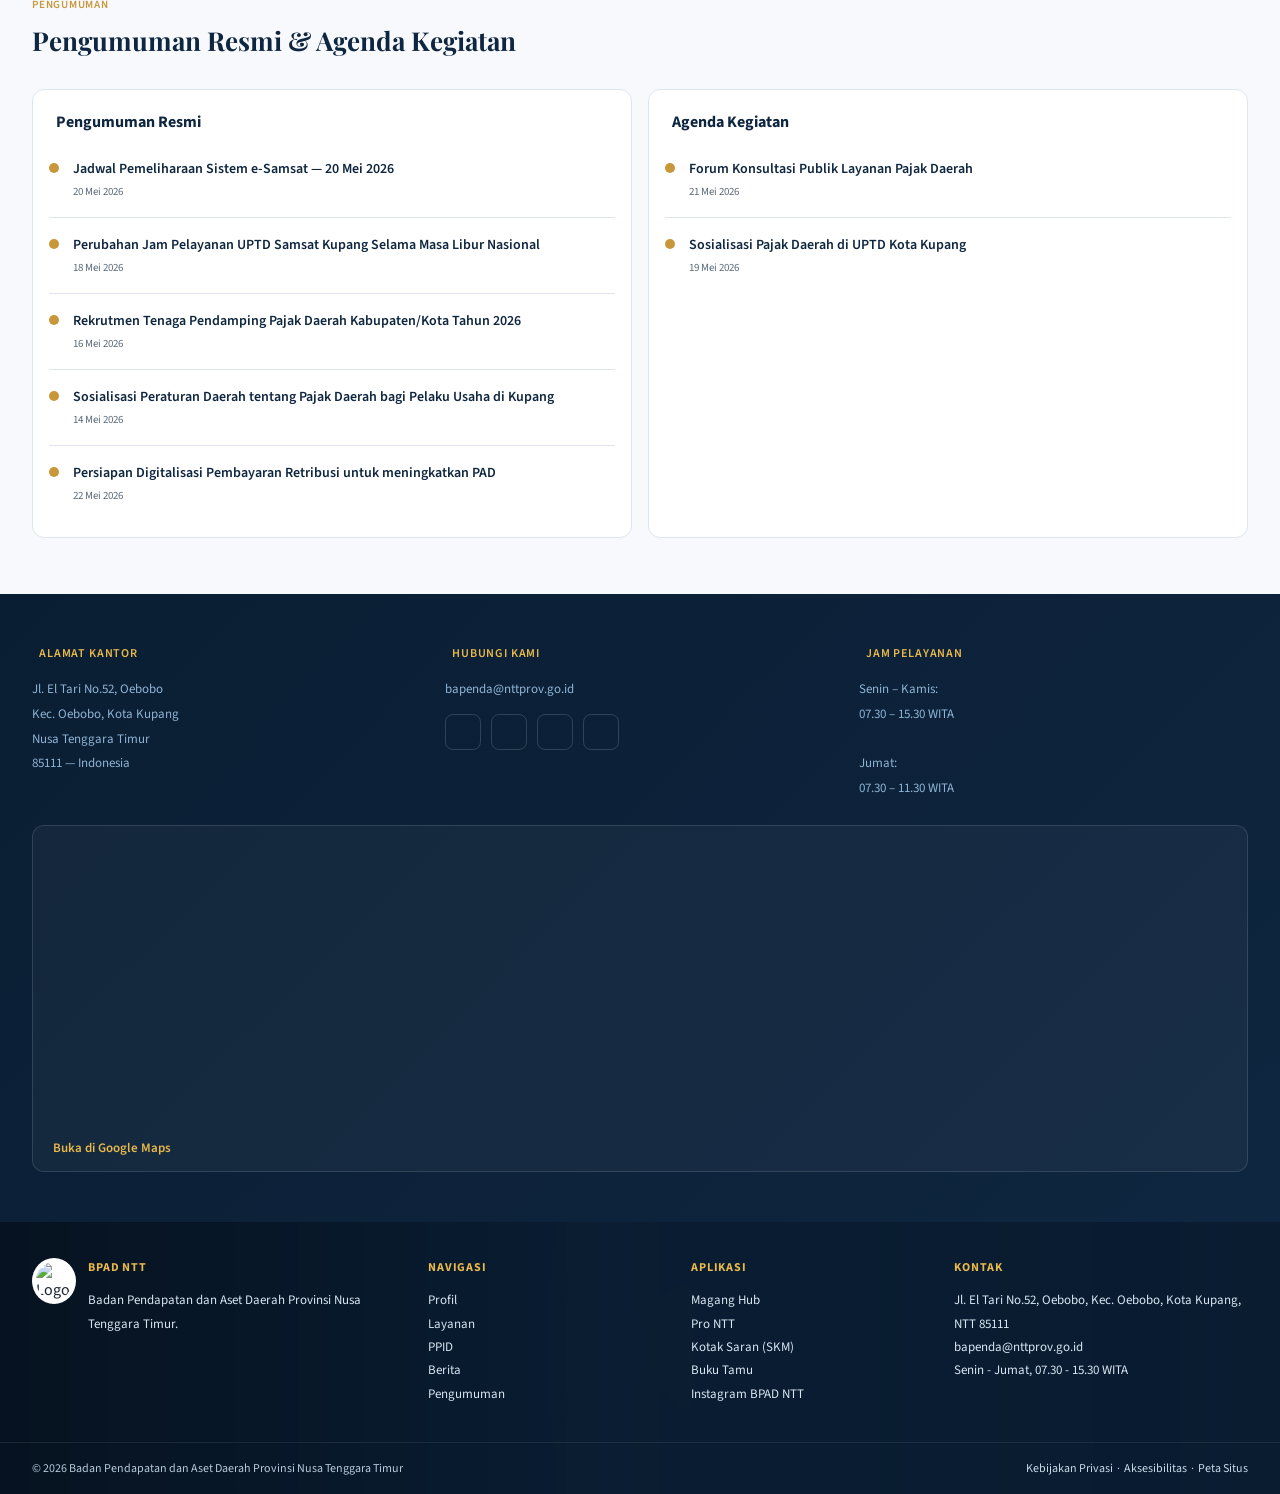
==== commit 59b0139c: "Add hero slider, agenda panel, and navbar search" ====
--- a/index.html
+++ b/index.html
@@ -63,9 +63,16 @@
         <a href="https://forms.gle/Us5L3Peh8N1L99iq7" target="_blank" rel="noopener"><i class="ti ti-book-2"></i> Buku Tamu</a>
       </div>
     </div>
+    <button class="nav-gallery-btn" type="button" onclick="openGalleryModal()">
+      Galeri
+    </button>
     <a href="#ppid">PPID</a>
     <a href="#berita">Berita</a>
     <a href="#pengumuman">Pengumuman</a>
+    <form class="nav-search" id="navSearchForm" role="search" aria-label="Pencarian menu cepat">
+      <i class="ti ti-search"></i>
+      <input id="navSearchInput" type="search" placeholder="Cari menu..." autocomplete="off" aria-label="Cari menu">
+    </form>
     <a href="#kontak" class="nav-cta"><i class="ti ti-phone-call"></i> Hubungi Kami</a>
   </div>
   <!-- Tombol hamburger hanya tampil di layar kecil lewat CSS responsive. -->
@@ -79,6 +86,7 @@
     <a href="https://play.google.com/store/apps/details?id=com.iwana.betantt&hl=id" target="_blank" rel="noopener">Pro NTT</a>
     <a href="https://forms.gle/z5ru8iL955ekdrmK7" target="_blank" rel="noopener">Kotak Saran (SKM)</a>
     <a href="https://forms.gle/Us5L3Peh8N1L99iq7" target="_blank" rel="noopener">Buku Tamu</a>
+    <button class="mobile-gallery-btn" type="button" onclick="openGalleryModal()">Galeri</button>
     <a href="#ppid">PPID</a>
     <a href="#berita">Berita</a>
     <a href="#pengumuman">Pengumuman</a>
@@ -113,11 +121,20 @@
   css/style.css pada class .hero.
 -->
 <section class="hero">
+  <div class="hero-slider" id="heroSlider">
+    <div class="hero-slide is-active" style="background-image:url('assets/hero2.png');"></div>
+    <div class="hero-slide" style="background-image:url('assets/hero3.png');"></div>
+    <div class="hero-slide" style="background-image:url('assets/hero4.png');"></div>
+    <div class="hero-slide" style="background-image:url('assets/hero5.png');"></div>
+  </div>
+  <div class="hero-overlay"></div>
   <div class="hero-deco1"></div>
   <div class="hero-deco2"></div>
   <div class="hero-deco3"></div>
   <div class="hero-inner">
-    <div class="hero-badge"><i class="ti ti-shield-check" style="font-size:11px"></i> Pelayanan Publik Terpercaya</div>
+    <div class="hero-badge">
+      <img src="assets/ayobangunntt.png" alt="Ayo Bangun NTT">
+    </div>
     <h2>Optimalisasi <span>Pendapatan Daerah</span><br>& Pengelolaan Aset</h2>
     <p>Memberikan pelayanan prima dalam pengelolaan pendapatan daerah dan aset untuk mendukung pembangunan Nusa Tenggara Timur yang berkeadilan dan berkelanjutan.</p>
     <div class="hero-btns">
@@ -125,6 +142,13 @@
       <a href="#profil" class="btn-ghost"><i class="ti ti-info-circle"></i> Tentang Kami</a>
     </div>
   </div>
+  <button class="hero-nav hero-prev" id="heroPrev" type="button" aria-label="Slide sebelumnya">
+    <i class="ti ti-chevron-left"></i>
+  </button>
+  <button class="hero-nav hero-next" id="heroNext" type="button" aria-label="Slide berikutnya">
+    <i class="ti ti-chevron-right"></i>
+  </button>
+  <div class="hero-dots" id="heroDots" aria-label="Pilih slide hero"></div>
 </section>
 
 <!--
@@ -455,16 +479,25 @@
   PENGUMUMAN
   Daftar pengumuman TIDAK ditulis langsung di sini.
   Elemen #pengumumanList akan diisi otomatis dari
-  data/pengumuman.json oleh file js/main.js.
+  data/pengumuman.json dan data/agenda.json oleh file js/main.js.
 -->
 <section class="section" id="pengumuman" style="background: var(--surface);">
   <div class="section-hdr">
     <div class="section-hdr-left">
       <div class="section-eyebrow"><i class="ti ti-bell"></i> Pengumuman</div>
-      <div class="section-title">Pengumuman Resmi</div>
-    </div>
-  </div>
-  <ul class="pgm-list" id="pengumumanList"></ul>
+      <div class="section-title">Pengumuman Resmi & Agenda Kegiatan</div>
+    </div>
+  </div>
+  <div class="pgm-grid">
+    <div class="pgm-card">
+      <h3 class="pgm-card-title"><i class="ti ti-speakerphone"></i> Pengumuman Resmi</h3>
+      <ul class="pgm-list" id="pengumumanList"></ul>
+    </div>
+    <div class="pgm-card">
+      <h3 class="pgm-card-title"><i class="ti ti-calendar-event"></i> Agenda Kegiatan</h3>
+      <ul class="pgm-list" id="agendaList"></ul>
+    </div>
+  </div>
 </section>
 
 <!--
@@ -568,9 +601,8 @@
   File ini mengatur menu mobile, dropdown Aplikasi,
   dan membaca data JSON untuk PPID, Berita, dan Pengumuman.
 -->
-<script src="js/main.js?v=20260511-1"></script>
+<script src="js/main.js?v=20260511-2"></script>
 <script src="js/news-widget.js?v=20260511"></script>
-<script src="js/chatbot.js?v=20260509"></script>
 
 </body>
 </html>
--- a/css/style.css
+++ b/css/style.css
@@ -101,7 +101,8 @@
 
 .nav-links { display: flex; align-items: center; gap: 2px; }
 .nav-links a,
-.nav-drop-toggle {
+.nav-drop-toggle,
+.nav-gallery-btn {
   color: #adc5dd;
   font-size: 13px;
   font-weight: 400;
@@ -110,7 +111,8 @@
   transition: all .2s;
   white-space: nowrap;
 }
-.nav-drop-toggle {
+.nav-drop-toggle,
+.nav-gallery-btn {
   background: transparent;
   border: 0;
   cursor: pointer;
@@ -122,7 +124,8 @@
 .nav-links a:hover,
 .nav-links a.active,
 .nav-dropdown.open .nav-drop-toggle,
-.nav-drop-toggle:hover {
+.nav-drop-toggle:hover,
+.nav-gallery-btn:hover {
   background: rgba(200,151,58,.15);
   color: var(--gold2);
 }
@@ -167,6 +170,38 @@
   font-weight: 600 !important;
 }
 .nav-cta:hover { background: var(--gold2) !important; color: var(--navy) !important; }
+.nav-search {
+  height: 36px;
+  display: inline-flex;
+  align-items: center;
+  gap: 8px;
+  padding: 0 11px;
+  margin-left: 6px;
+  border-radius: 999px;
+  border: 1px solid rgba(255,255,255,.2);
+  background: rgba(255,255,255,.08);
+  color: #c6d8eb;
+}
+.nav-search i {
+  font-size: 15px;
+  opacity: .95;
+}
+.nav-search input {
+  width: 120px;
+  border: 0;
+  outline: none;
+  background: transparent;
+  color: var(--white);
+  font: inherit;
+  font-size: 13px;
+}
+.nav-search input::placeholder {
+  color: #95afc9;
+}
+.nav-search:focus-within {
+  border-color: rgba(232,184,75,.62);
+  background: rgba(255,255,255,.12);
+}
 
 .hamburger { display: none; cursor: pointer; color: #fff; font-size: 24px; padding: 8px; }
 .mobile-menu {
@@ -180,8 +215,24 @@
   gap: 4px;
   box-shadow: 0 4px 20px rgba(0,0,0,.3);
 }
-.mobile-menu a { color: #adc5dd; padding: 10px 14px; border-radius: 6px; display: block; font-size: 14px; }
-.mobile-menu a:hover { background: rgba(200,151,58,.15); color: var(--gold2); }
+.mobile-menu a,
+.mobile-gallery-btn {
+  color: #adc5dd;
+  padding: 10px 14px;
+  border-radius: 6px;
+  display: block;
+  font-size: 14px;
+  text-align: left;
+}
+.mobile-gallery-btn {
+  width: 100%;
+  background: transparent;
+  border: 0;
+  font-family: inherit;
+  cursor: pointer;
+}
+.mobile-menu a:hover,
+.mobile-gallery-btn:hover { background: rgba(200,151,58,.15); color: var(--gold2); }
 
 /* ===================== PAD TODAY ===================== */
 .pad-today {
@@ -261,7 +312,6 @@
 
 /* ===================== HERO ===================== */
 .hero {
-  background: url("../assets/hero2.png") center / cover no-repeat;
   min-height: calc(100vh - 116px);
   padding: 72px 32px;
   position: relative;
@@ -270,6 +320,34 @@
   align-items: center;
   justify-content: center;
   text-align: center;
+}
+.hero-slider {
+  position: absolute;
+  inset: 0;
+  z-index: 0;
+}
+.hero-slide {
+  position: absolute;
+  inset: 0;
+  background-position: center;
+  background-size: cover;
+  background-repeat: no-repeat;
+  opacity: 0;
+  transform: scale(1.02);
+  transition: opacity .7s ease, transform .9s ease;
+}
+.hero-slide.is-active {
+  opacity: 1;
+  transform: scale(1);
+}
+.hero-overlay {
+  position: absolute;
+  inset: 0;
+  z-index: 1;
+  pointer-events: none;
+  background:
+    linear-gradient(180deg, rgba(5,18,32,.42) 0%, rgba(5,18,32,.52) 56%, rgba(5,18,32,.62) 100%),
+    radial-gradient(circle at 18% 16%, rgba(255,255,255,.08), transparent 34%);
 }
 .hero-deco1 {
   position: absolute;
@@ -301,37 +379,82 @@
 .hero-badge {
   display: inline-flex;
   align-items: center;
-  gap: 6px;
-  background: rgba(255,255,255,.82);
-  color: var(--navy);
-  font-size: 11px;
-  font-weight: 600;
-  padding: 5px 14px;
-  border-radius: 20px;
-  letter-spacing: .04em;
-  text-transform: uppercase;
+  justify-content: center;
+  background: transparent;
+  border: 0;
+  padding: 0;
   margin-bottom: 20px;
-  border: 1px solid rgba(15,38,64,.14);
+}
+.hero-badge img {
+  width: min(160px, 40vw);
+  height: auto;
+  display: block;
 }
 .hero h2 {
   font-family: 'Playfair Display', serif;
   font-size: 42px;
   font-weight: 700;
-  color: var(--navy);
+  color: var(--white);
   line-height: 1.2;
   margin-bottom: 18px;
-}
-.hero h2 span { color: #8a5c13; }
+  text-shadow: 0 2px 18px rgba(0,0,0,.36);
+}
+.hero h2 span { color: var(--gold2); }
 .hero p {
-  color: #23384f;
+  color: #e4edf5;
   font-size: 16px;
   line-height: 1.75;
   max-width: 640px;
   margin-left: auto;
   margin-right: auto;
   margin-bottom: 32px;
+  text-shadow: 0 1px 14px rgba(0,0,0,.34);
 }
 .hero-btns { display: flex; justify-content: center; gap: 12px; flex-wrap: wrap; }
+.hero-nav {
+  position: absolute;
+  top: 50%;
+  transform: translateY(-50%);
+  z-index: 3;
+  width: 42px;
+  height: 42px;
+  border-radius: 50%;
+  border: 1px solid rgba(255,255,255,.34);
+  background: rgba(9,25,42,.38);
+  color: var(--white);
+  display: grid;
+  place-items: center;
+  cursor: pointer;
+  transition: background .2s ease, transform .2s ease, border-color .2s ease;
+}
+.hero-prev { left: 20px; }
+.hero-next { right: 20px; }
+.hero-nav:hover {
+  background: rgba(9,25,42,.58);
+  border-color: rgba(232,184,75,.62);
+}
+.hero-dots {
+  position: absolute;
+  left: 50%;
+  bottom: 20px;
+  transform: translateX(-50%);
+  z-index: 3;
+  display: flex;
+  gap: 8px;
+}
+.hero-dot {
+  width: 10px;
+  height: 10px;
+  border-radius: 50%;
+  border: 0;
+  background: rgba(255,255,255,.52);
+  cursor: pointer;
+  transition: transform .2s ease, background .2s ease;
+}
+.hero-dot.is-active {
+  background: var(--gold2);
+  transform: scale(1.18);
+}
 .btn-gold {
   background: var(--navy);
   color: var(--white);
@@ -348,8 +471,8 @@
 }
 .btn-gold:hover { background: var(--navy3); color: var(--white); }
 .btn-ghost {
-  background: rgba(255,255,255,.76);
-  color: var(--navy);
+  background: rgba(255,255,255,.14);
+  color: var(--white);
   padding: 13px 28px;
   border-radius: 8px;
   font-size: 14px;
@@ -357,11 +480,11 @@
   display: inline-flex;
   align-items: center;
   gap: 7px;
-  border: 1.5px solid rgba(15,38,64,.24);
+  border: 1.5px solid rgba(255,255,255,.46);
   transition: all .2s;
   cursor: pointer;
 }
-.btn-ghost:hover { border-color: var(--navy); color: var(--navy); background: var(--white); }
+.btn-ghost:hover { border-color: var(--gold2); color: var(--white); background: rgba(255,255,255,.2); }
 
 /* ===================== STATS ===================== */
 .stats-strip {
@@ -522,6 +645,11 @@
   transform: translateY(-3px);
   box-shadow: 0 8px 24px rgba(0,0,0,.08);
   border-color: #b5c8dc;
+}
+.berita-card.search-hit {
+  transform: translateY(-2px);
+  border-color: rgba(232,184,75,.9);
+  box-shadow: 0 0 0 2px rgba(232,184,75,.7), 0 12px 28px rgba(0,0,0,.12);
 }
 .berita-thumb {
   height: 130px;
@@ -576,6 +704,29 @@
 .berita-date i { font-size: 12px; }
 
 /* ===================== PENGUMUMAN ===================== */
+.pgm-grid {
+  display: grid;
+  grid-template-columns: 1fr 1fr;
+  gap: 16px;
+}
+.pgm-card {
+  background: var(--white);
+  border: 1px solid var(--border);
+  border-radius: 12px;
+  padding: 16px;
+}
+.pgm-card-title {
+  display: inline-flex;
+  align-items: center;
+  gap: 7px;
+  font-size: 16px;
+  color: var(--navy);
+  margin-bottom: 6px;
+}
+.pgm-card-title i {
+  color: var(--gold);
+  font-size: 17px;
+}
 .pgm-list { list-style: none; }
 .pgm-item {
   display: flex;
@@ -1004,6 +1155,121 @@
   background: var(--navy3);
 }
 
+/* ===================== GALLERY MODAL ===================== */
+.gallery-modal {
+  position: fixed;
+  inset: 0;
+  z-index: 1000;
+  display: flex;
+  align-items: center;
+  justify-content: center;
+  padding: 20px;
+  background: rgba(5,18,32,.58);
+  backdrop-filter: blur(6px);
+  -webkit-backdrop-filter: blur(6px);
+  opacity: 0;
+  pointer-events: none;
+  visibility: hidden;
+  transition: opacity .22s ease;
+}
+.gallery-modal.open {
+  opacity: 1;
+  pointer-events: auto;
+  visibility: visible;
+}
+.gallery-modal-card {
+  width: min(540px, 100%);
+  overflow: hidden;
+  position: relative;
+  background:
+    linear-gradient(135deg, rgba(255,255,255,.96), rgba(255,248,236,.96)),
+    var(--white);
+  border-radius: 22px;
+  padding: 28px;
+  border: 1px solid rgba(255,255,255,.72);
+  box-shadow: 0 24px 70px rgba(5,18,32,.34);
+  transform: translateY(14px) scale(.98);
+  transition: transform .22s ease;
+}
+.gallery-modal-card::before {
+  content: "";
+  position: absolute;
+  inset: 0 0 auto;
+  height: 7px;
+  background: linear-gradient(90deg, #f58529, #dd2a7b, #8134af, #515bd4);
+}
+.gallery-modal.open .gallery-modal-card {
+  transform: translateY(0) scale(1);
+}
+.gallery-modal-icon {
+  width: 54px;
+  height: 54px;
+  display: grid;
+  place-items: center;
+  border-radius: 18px;
+  color: var(--white);
+  background: linear-gradient(135deg, #f58529, #dd2a7b 48%, #515bd4);
+  box-shadow: 0 14px 30px rgba(221,42,123,.28);
+  font-size: 28px;
+  margin-bottom: 16px;
+}
+.gallery-modal-eyebrow {
+  display: inline-flex;
+  color: var(--gold);
+  font-size: 12px;
+  font-weight: 900;
+  letter-spacing: .12em;
+  text-transform: uppercase;
+  margin-bottom: 8px;
+}
+.gallery-modal-card h3 {
+  color: var(--navy);
+  font-size: 22px;
+  line-height: 1.25;
+  margin-bottom: 10px;
+}
+.gallery-modal-card p {
+  color: var(--muted);
+  font-size: 14px;
+  line-height: 1.75;
+}
+.gallery-modal-actions {
+  display: flex;
+  justify-content: flex-end;
+  gap: 10px;
+  margin-top: 24px;
+  flex-wrap: wrap;
+}
+.gallery-close,
+.gallery-open-instagram {
+  border: none;
+  border-radius: 999px;
+  padding: 11px 18px;
+  font-size: 13px;
+  font-weight: 900;
+  cursor: pointer;
+  transition: transform .2s, box-shadow .2s, background .2s, color .2s;
+}
+.gallery-close {
+  background: var(--surface);
+  color: var(--navy);
+}
+.gallery-open-instagram {
+  display: inline-flex;
+  align-items: center;
+  gap: 8px;
+  color: var(--white);
+  background: linear-gradient(135deg, #f58529, #dd2a7b 48%, #515bd4);
+  box-shadow: 0 12px 28px rgba(221,42,123,.24);
+}
+.gallery-close:hover,
+.gallery-open-instagram:hover {
+  transform: translateY(-1px);
+}
+.gallery-open-instagram:hover {
+  box-shadow: 0 16px 34px rgba(221,42,123,.32);
+}
+
 /* ===================== INFO BAR ===================== */
 .info-bar {
   background: linear-gradient(135deg, #0a1e33, var(--navy));
@@ -1171,199 +1437,6 @@
   transform: translateX(0) translateY(0) scale(1);
 }
 
-/* ===================== CHATBOT FAQ ===================== */
-.chatbot-widget {
-  position: fixed;
-  right: 22px;
-  bottom: 22px;
-  z-index: 999;
-  font-family: 'Source Sans 3', sans-serif;
-}
-.chatbot-toggle {
-  display: inline-flex;
-  align-items: center;
-  gap: 8px;
-  border: none;
-  border-radius: 999px;
-  padding: 12px 18px;
-  background: linear-gradient(135deg, var(--navy), var(--navy3));
-  color: var(--white);
-  font-size: 14px;
-  font-weight: 800;
-  box-shadow: 0 16px 40px rgba(5,18,32,.24);
-  cursor: pointer;
-  transition: transform .2s, box-shadow .2s;
-}
-.chatbot-toggle i {
-  font-size: 20px;
-}
-.chatbot-toggle:hover {
-  transform: translateY(-2px);
-  box-shadow: 0 20px 48px rgba(5,18,32,.3);
-}
-.chatbot-panel {
-  position: absolute;
-  right: 0;
-  bottom: 62px;
-  width: min(360px, calc(100vw - 32px));
-  max-height: min(640px, calc(100vh - 120px));
-  display: flex;
-  flex-direction: column;
-  overflow: hidden;
-  background: var(--white);
-  border: 1px solid rgba(255,255,255,.65);
-  border-radius: 20px;
-  box-shadow: 0 24px 70px rgba(5,18,32,.28);
-  opacity: 0;
-  pointer-events: none;
-  transform: translateY(16px) scale(.96);
-  transform-origin: bottom right;
-  transition: opacity .22s ease, transform .22s ease;
-}
-.chatbot-widget.open .chatbot-panel {
-  opacity: 1;
-  pointer-events: auto;
-  transform: translateY(0) scale(1);
-}
-.chatbot-head {
-  display: flex;
-  align-items: flex-start;
-  justify-content: space-between;
-  gap: 12px;
-  padding: 18px 18px 14px;
-  background: linear-gradient(135deg, var(--navy), var(--navy3));
-  color: var(--white);
-}
-.chatbot-kicker {
-  color: var(--gold2);
-  font-size: 10px;
-  font-weight: 800;
-  letter-spacing: .08em;
-  text-transform: uppercase;
-  margin-bottom: 4px;
-}
-.chatbot-head h3 {
-  font-size: 18px;
-  line-height: 1.2;
-}
-.chatbot-close {
-  width: 32px;
-  height: 32px;
-  flex: 0 0 auto;
-  display: grid;
-  place-items: center;
-  border: 1px solid rgba(255,255,255,.2);
-  border-radius: 50%;
-  background: rgba(255,255,255,.08);
-  color: var(--white);
-  cursor: pointer;
-}
-.chatbot-body {
-  flex: 1;
-  min-height: 190px;
-  overflow-y: auto;
-  padding: 16px;
-  background:
-    radial-gradient(circle at top left, rgba(232,184,75,.13), transparent 34%),
-    var(--surface);
-}
-.chatbot-message {
-  max-width: 88%;
-  margin-bottom: 10px;
-}
-.chatbot-message p {
-  font-size: 13px;
-  line-height: 1.55;
-  padding: 10px 12px;
-  border-radius: 14px;
-}
-.chatbot-message.bot p {
-  background: var(--white);
-  color: var(--muted);
-  border: 1px solid var(--border);
-  border-top-left-radius: 4px;
-}
-.chatbot-message.user {
-  margin-left: auto;
-}
-.chatbot-message.user p {
-  background: var(--navy);
-  color: var(--white);
-  border-top-right-radius: 4px;
-}
-.chatbot-actions {
-  display: flex;
-  flex-wrap: wrap;
-  gap: 7px;
-  margin-top: 7px;
-}
-.chatbot-actions a {
-  display: inline-flex;
-  align-items: center;
-  border-radius: 999px;
-  padding: 6px 10px;
-  background: var(--gold-lt);
-  color: #704d16;
-  font-size: 12px;
-  font-weight: 800;
-}
-.chatbot-quick {
-  display: flex;
-  gap: 7px;
-  overflow-x: auto;
-  padding: 12px 14px;
-  border-top: 1px solid var(--border);
-  background: var(--white);
-}
-.chatbot-quick button {
-  flex: 0 0 auto;
-  border: 1px solid var(--border);
-  border-radius: 999px;
-  background: var(--surface);
-  color: var(--navy);
-  padding: 7px 11px;
-  font-size: 12px;
-  font-weight: 800;
-  cursor: pointer;
-}
-.chatbot-quick button:hover {
-  border-color: var(--gold);
-  color: var(--gold);
-}
-.chatbot-form {
-  display: flex;
-  gap: 8px;
-  padding: 12px;
-  border-top: 1px solid var(--border);
-  background: var(--white);
-}
-.chatbot-form input {
-  min-width: 0;
-  flex: 1;
-  border: 1px solid var(--border);
-  border-radius: 999px;
-  padding: 10px 12px;
-  font: inherit;
-  font-size: 13px;
-  outline: none;
-}
-.chatbot-form input:focus {
-  border-color: var(--gold);
-}
-.chatbot-form button {
-  width: 40px;
-  height: 40px;
-  flex: 0 0 auto;
-  display: grid;
-  place-items: center;
-  border: none;
-  border-radius: 50%;
-  background: var(--gold);
-  color: var(--navy);
-  font-size: 18px;
-  cursor: pointer;
-}
-
 /* ===================== RESPONSIVE ===================== */
 @media (max-width: 768px) {
   html { scroll-padding-top: 16px; }
@@ -1392,6 +1465,13 @@
   }
   .hero { min-height: calc(100vh - 76px); padding: 56px 16px; }
   .hero h2 { font-size: 28px; }
+  .hero-nav {
+    width: 36px;
+    height: 36px;
+  }
+  .hero-prev { left: 10px; }
+  .hero-next { right: 10px; }
+  .hero-dots { bottom: 12px; }
   .stats-strip { grid-template-columns: repeat(2,1fr); }
   .quick-links { padding: 12px 16px; overflow-x: auto; }
   .quick-links-inner {
@@ -1402,6 +1482,7 @@
   .section, .section-alt { padding: 36px 16px; }
   .layanan-grid { grid-template-columns: repeat(2,1fr); }
   .berita-grid { grid-template-columns: 1fr; }
+  .pgm-grid { grid-template-columns: 1fr; }
   .visi-grid { grid-template-columns: 1fr; }
   .detail-grid, .struktur-grid, .history-grid, .ppid-grid { grid-template-columns: 1fr; }
   .history-grid,
@@ -1428,23 +1509,6 @@
   .section-hdr { flex-direction: column; gap: 10px; align-items: flex-start; }
   .footer-main { grid-template-columns: 1fr; padding: 28px 16px; }
   .footer-bottom { flex-direction: column; align-items: center; text-align: center; padding: 16px; }
-  .chatbot-widget {
-    right: 14px;
-    bottom: 14px;
-  }
-  .chatbot-toggle span {
-    display: none;
-  }
-  .chatbot-toggle {
-    width: 52px;
-    height: 52px;
-    justify-content: center;
-    padding: 0;
-  }
-  .chatbot-panel {
-    right: 0;
-    bottom: 62px;
-  }
 }
 
 @media (max-width: 480px) {
@@ -1518,19 +1582,25 @@
   .uptd-official-list {
     padding: 12px 18px 18px;
   }
-  .ppid-link-modal {
+  .ppid-link-modal,
+  .gallery-modal {
     padding: 12px;
   }
-  .ppid-link-modal-card {
+  .ppid-link-modal-card,
+  .gallery-modal-card {
     border-radius: 14px;
     padding: 20px;
   }
-  .ppid-link-modal-actions {
+  .ppid-link-modal-actions,
+  .gallery-modal-actions {
     flex-direction: column-reverse;
   }
   .ppid-link-cancel,
-  .ppid-link-continue {
+  .ppid-link-continue,
+  .gallery-close,
+  .gallery-open-instagram {
     width: 100%;
+    justify-content: center;
   }
 }
 
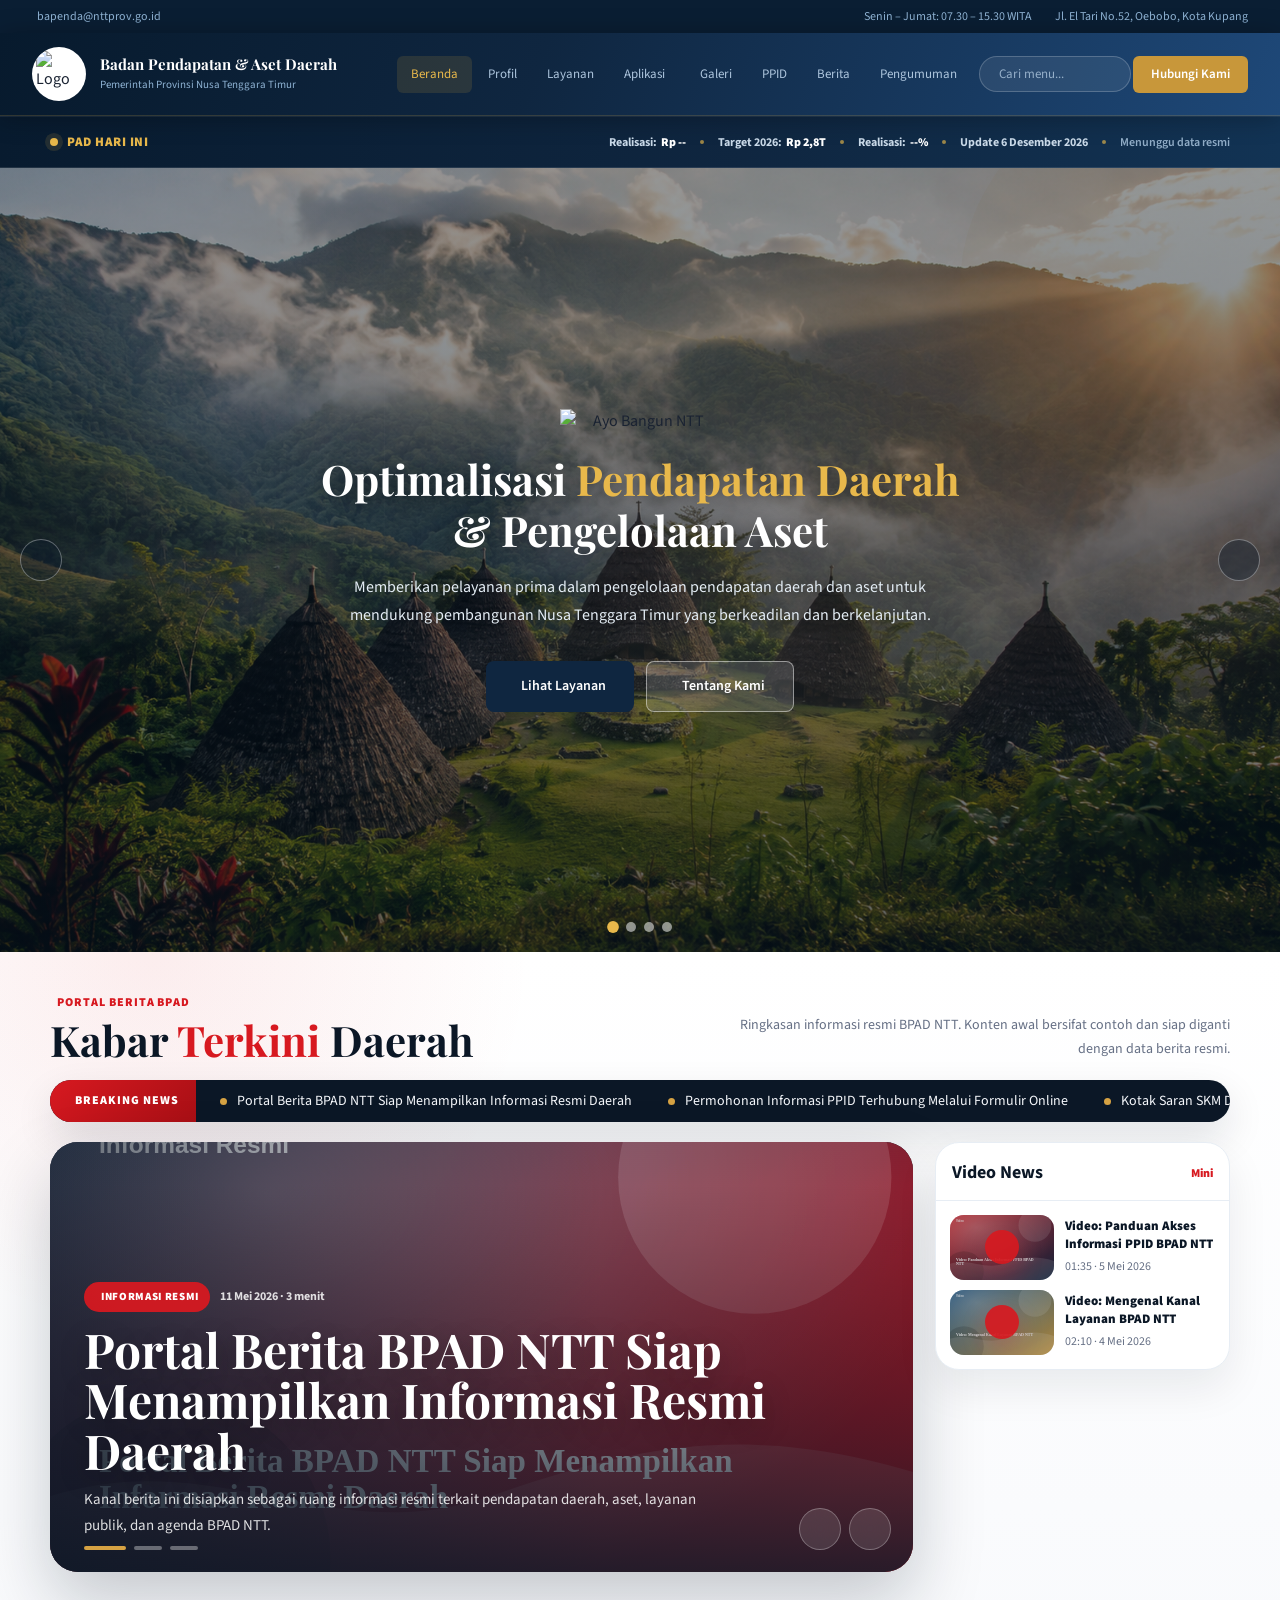
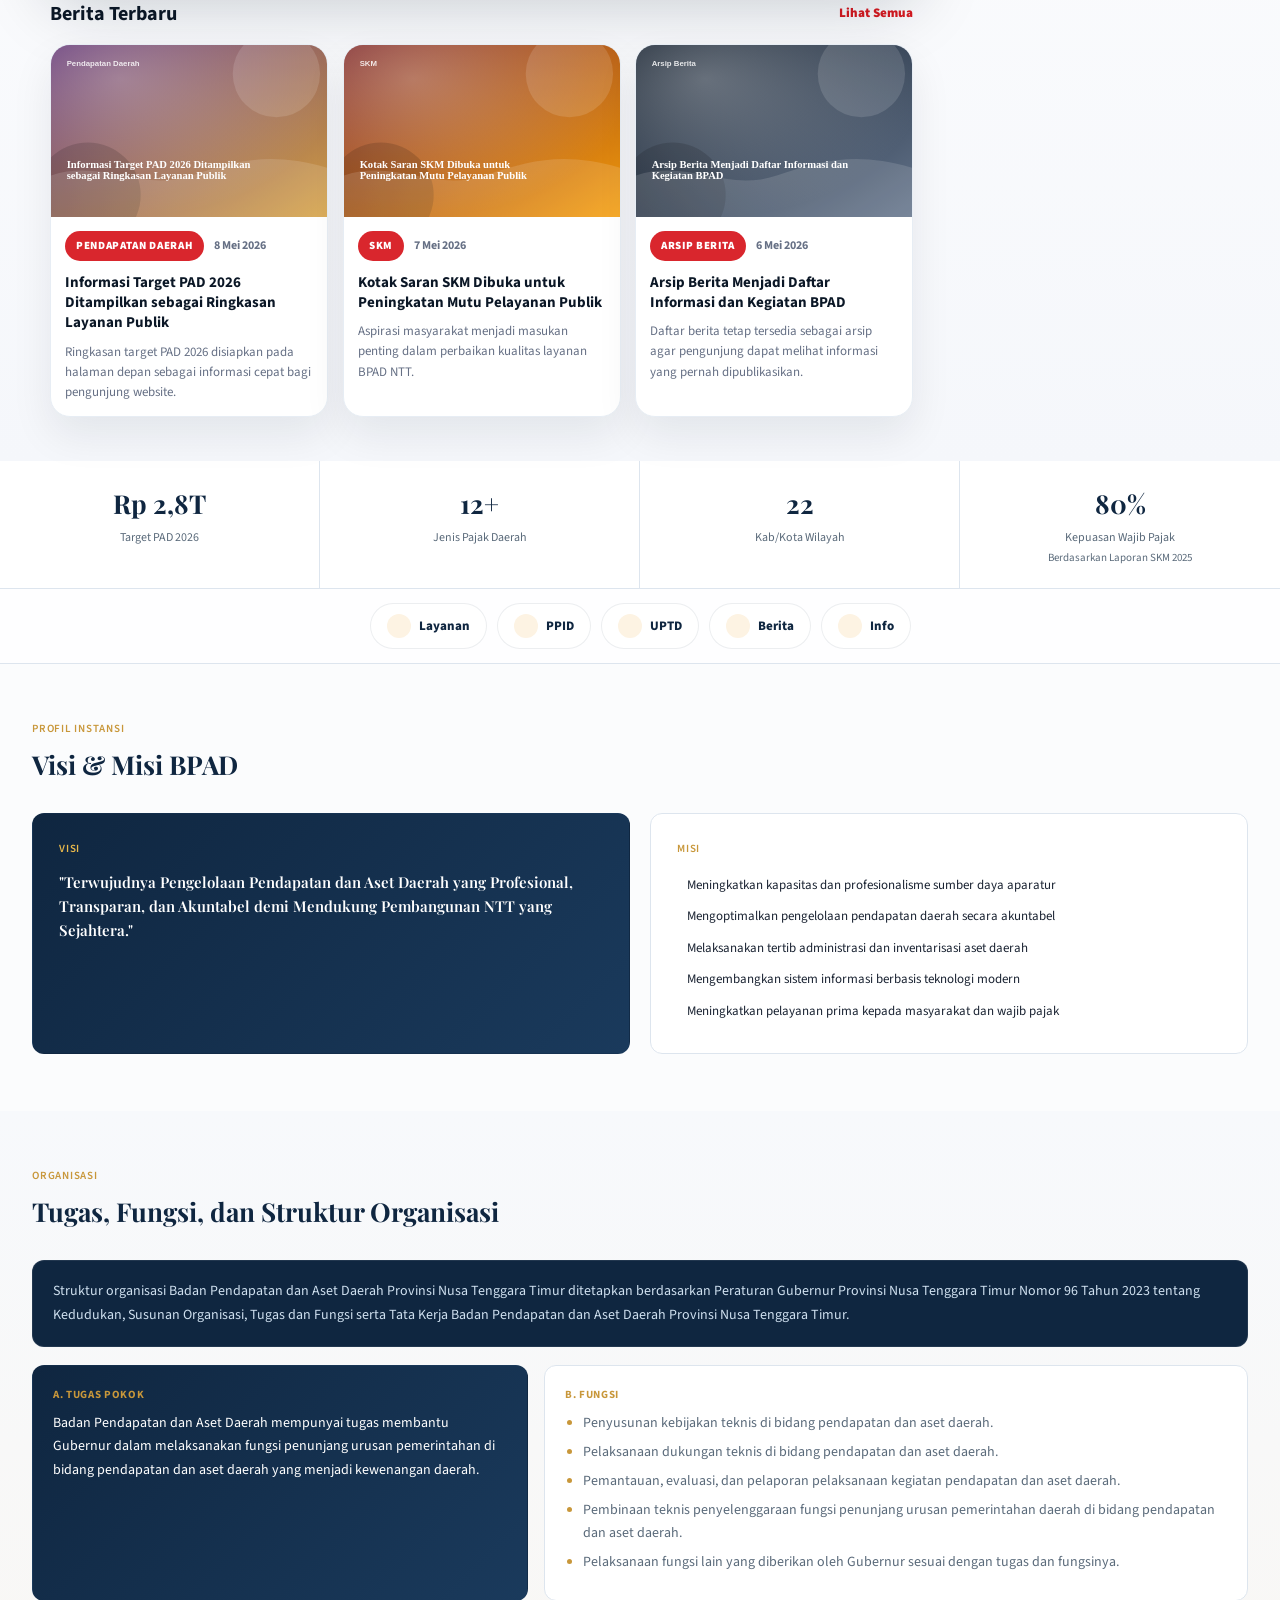
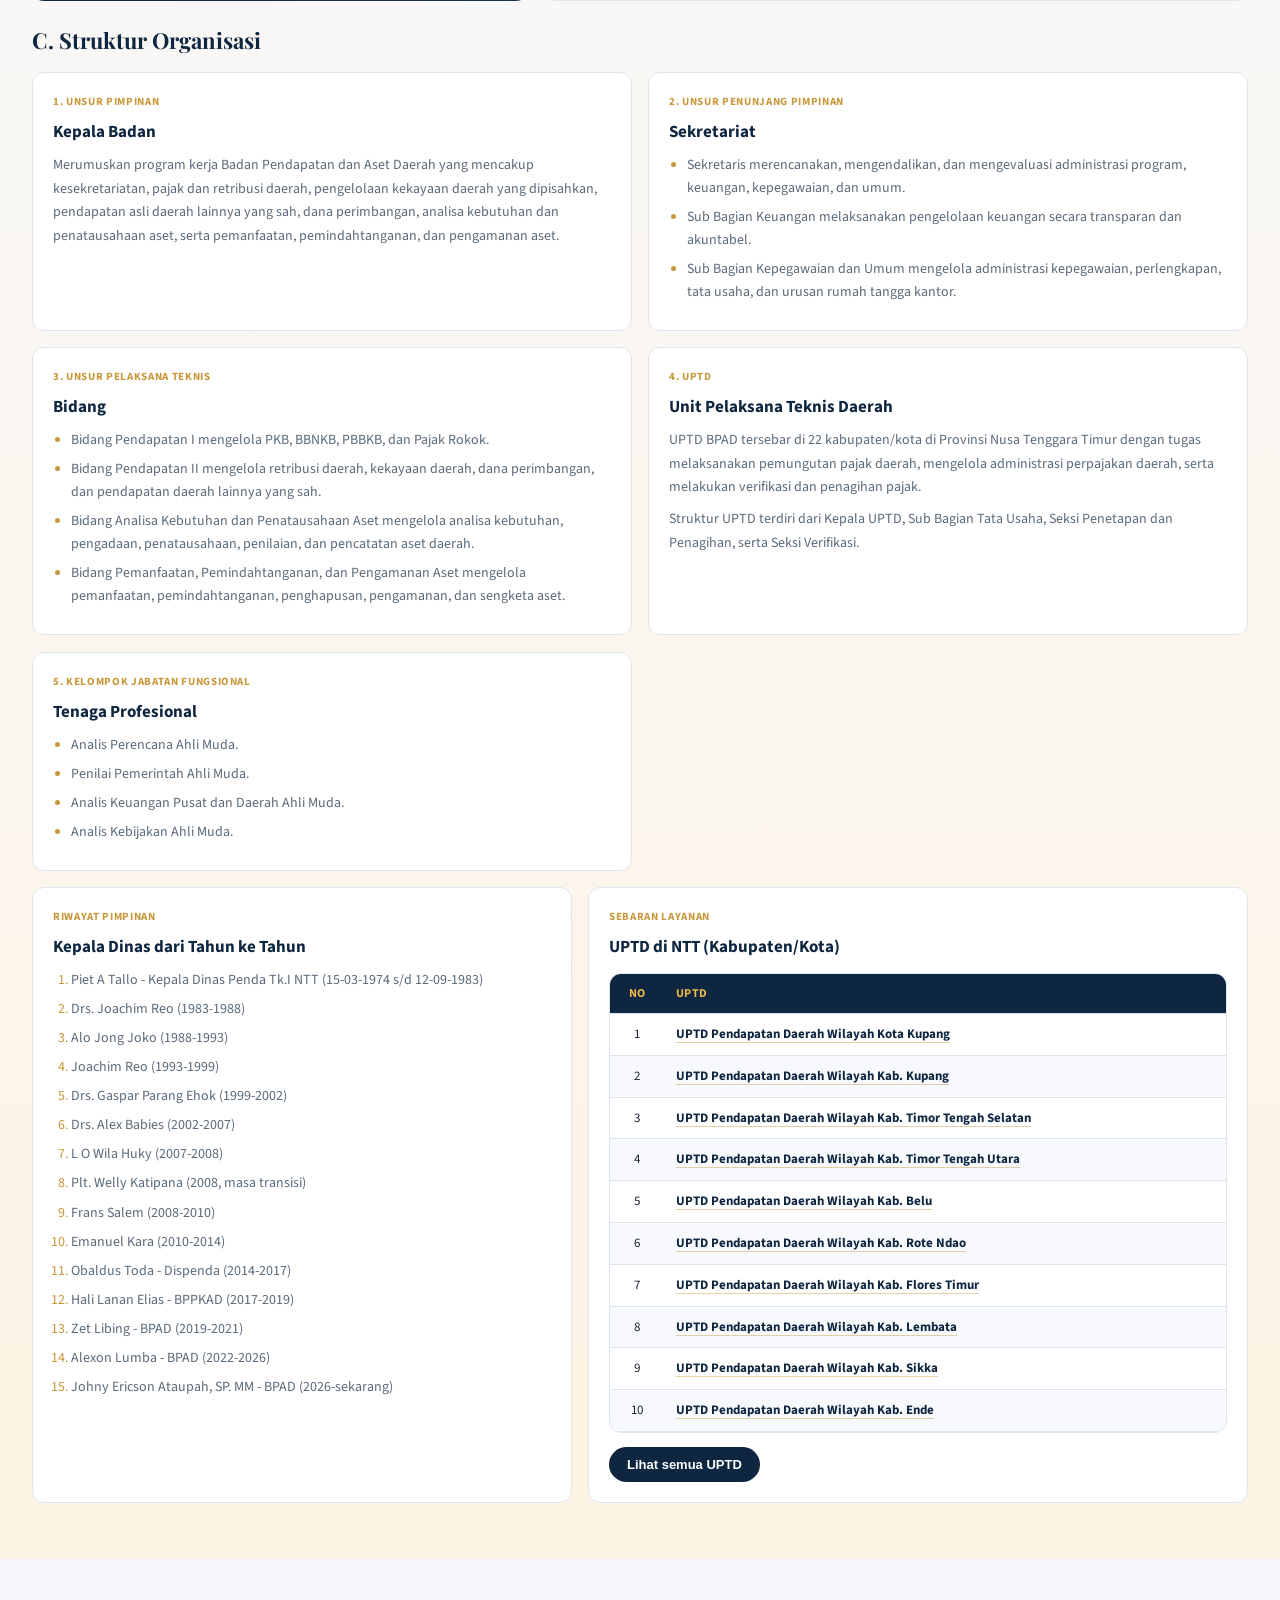
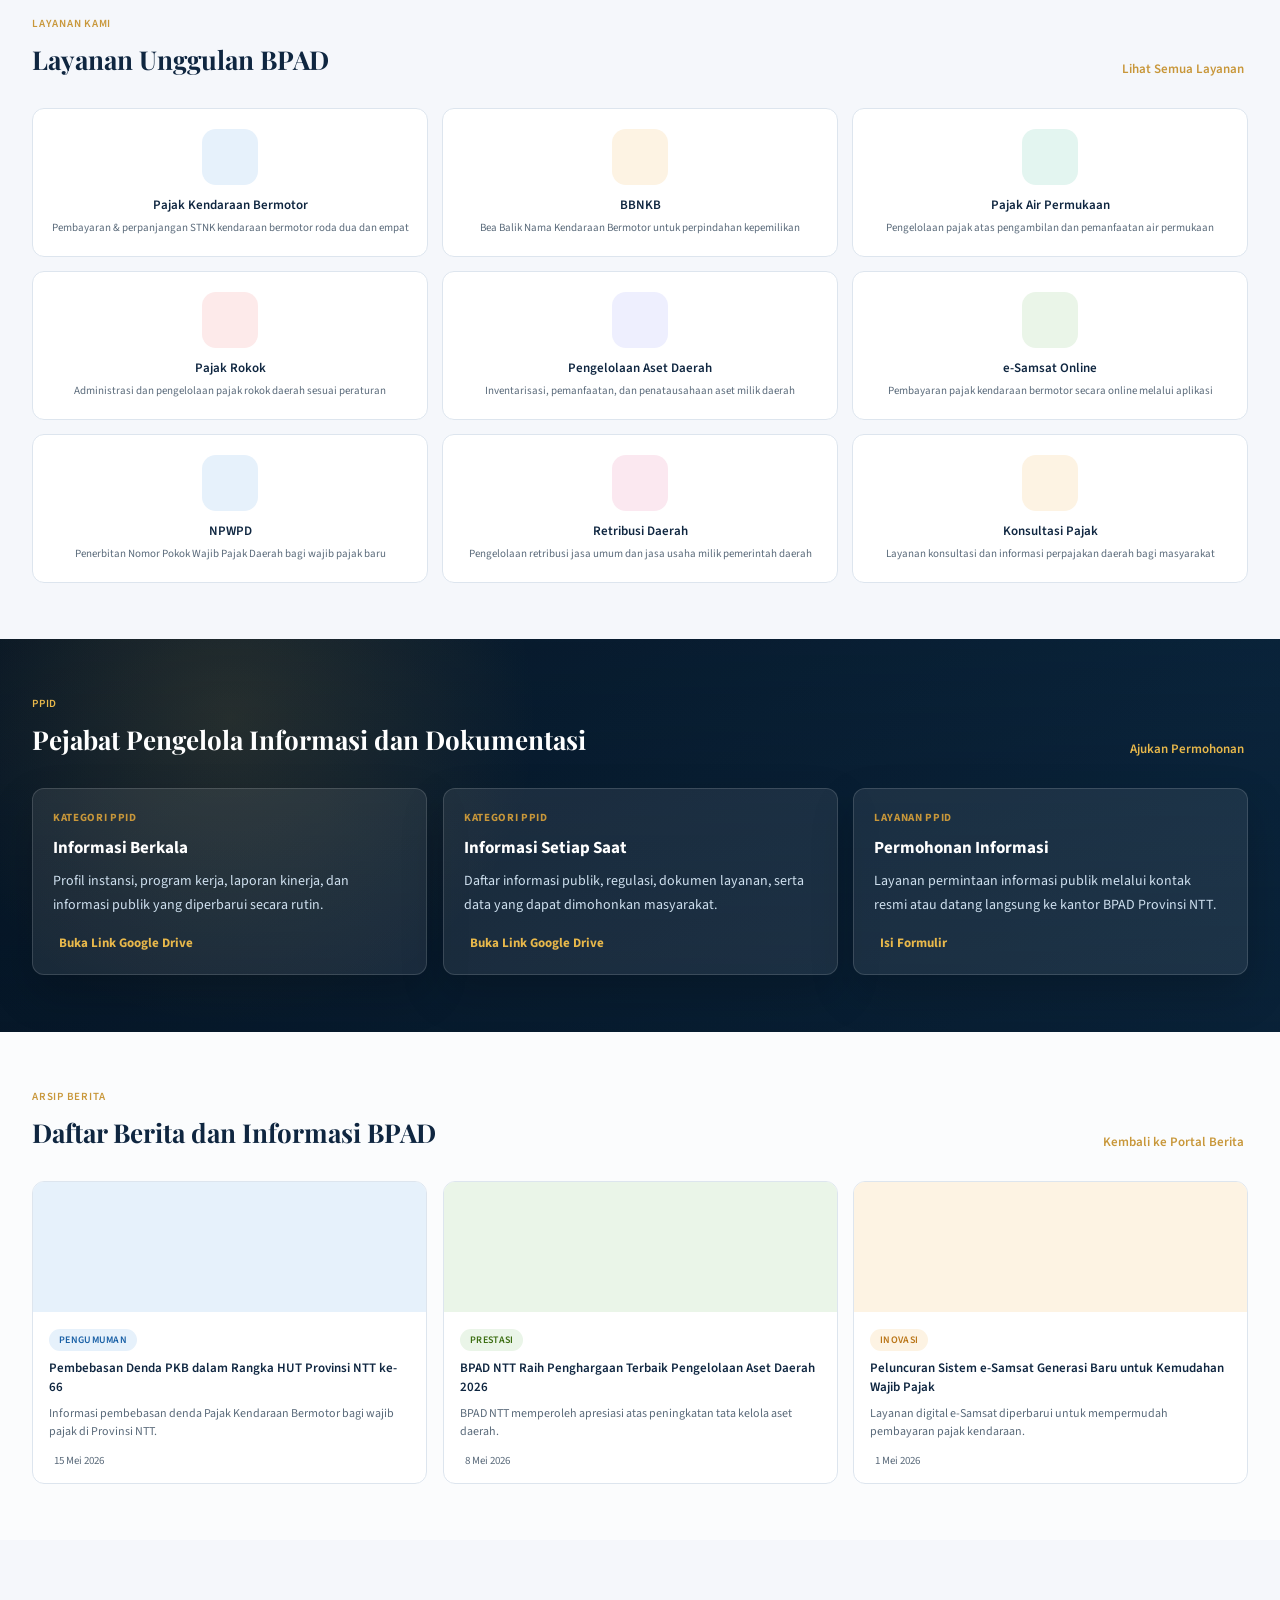
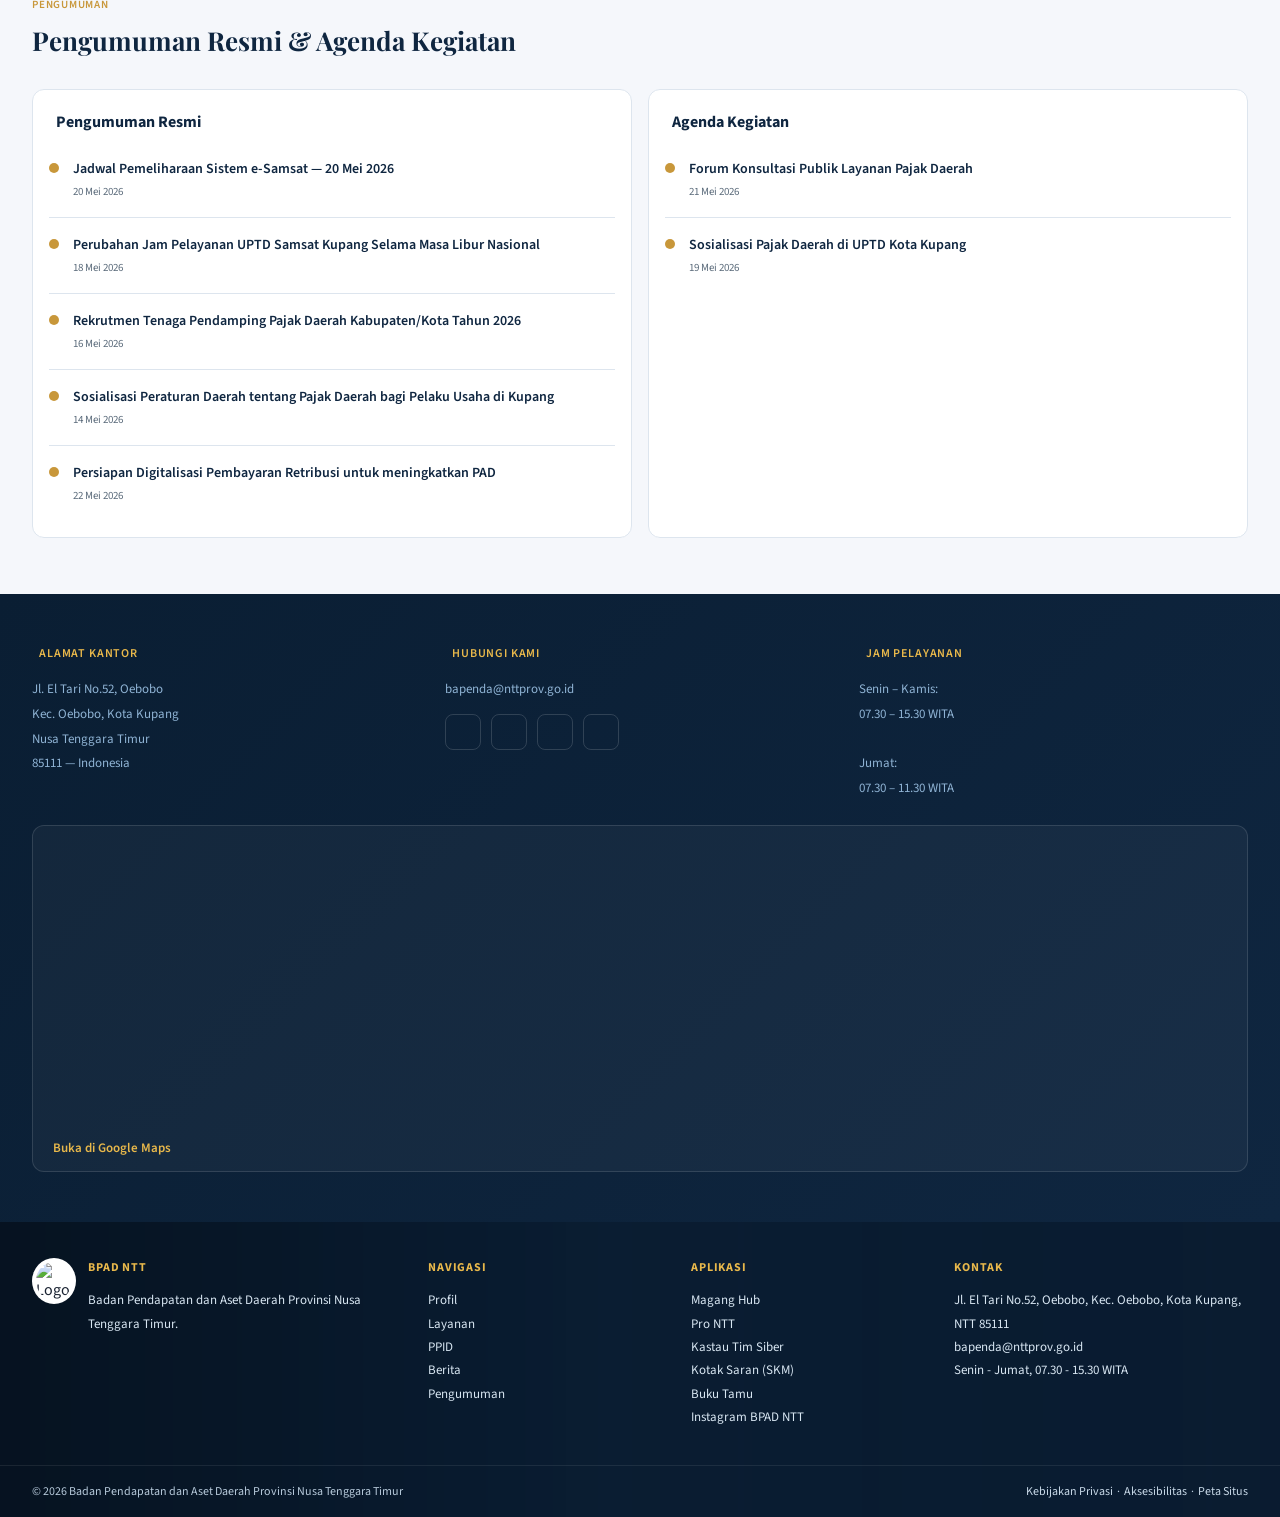
==== commit b1586c1c: "Update app menu and background styling" ====
--- a/index.html
+++ b/index.html
@@ -59,6 +59,7 @@
       <div class="dropdown-menu" id="appMenu">
         <a href="https://magangbpad.netlify.app/" target="_blank" rel="noopener"><i class="ti ti-briefcase"></i> Magang Hub</a>
         <a href="https://play.google.com/store/apps/details?id=com.iwana.betantt&hl=id" target="_blank" rel="noopener"><i class="ti ti-apps"></i> Pro NTT</a>
+        <a href="https://research.ihsanmokhsen.com/kastau-tim-siber-landing.html" target="_blank" rel="noopener"><i class="ti ti-shield-lock"></i> Kastau Tim Siber</a>
         <a href="https://forms.gle/z5ru8iL955ekdrmK7" target="_blank" rel="noopener"><i class="ti ti-message-2"></i> Kotak Saran (SKM)</a>
         <a href="https://forms.gle/Us5L3Peh8N1L99iq7" target="_blank" rel="noopener"><i class="ti ti-book-2"></i> Buku Tamu</a>
       </div>
@@ -84,6 +85,7 @@
     <a href="#layanan">Layanan</a>
     <a href="https://magangbpad.netlify.app/" target="_blank" rel="noopener">Magang Hub</a>
     <a href="https://play.google.com/store/apps/details?id=com.iwana.betantt&hl=id" target="_blank" rel="noopener">Pro NTT</a>
+    <a href="https://research.ihsanmokhsen.com/kastau-tim-siber-landing.html" target="_blank" rel="noopener">Kastau Tim Siber</a>
     <a href="https://forms.gle/z5ru8iL955ekdrmK7" target="_blank" rel="noopener">Kotak Saran (SKM)</a>
     <a href="https://forms.gle/Us5L3Peh8N1L99iq7" target="_blank" rel="noopener">Buku Tamu</a>
     <button class="mobile-gallery-btn" type="button" onclick="openGalleryModal()">Galeri</button>
@@ -384,7 +386,7 @@
   LAYANAN
   Daftar layanan utama BPAD. Saat ini masih statis di HTML.
 -->
-<section class="section" id="layanan" style="background: var(--surface);">
+<section class="section" id="layanan">
   <div class="section-hdr">
     <div class="section-hdr-left">
       <div class="section-eyebrow"><i class="ti ti-grid-dots"></i> Layanan Kami</div>
@@ -447,7 +449,7 @@
   Elemen #ppidGrid akan diisi otomatis dari data/ppid.json
   oleh file js/main.js.
 -->
-<section class="section-alt" id="ppid">
+<section class="section-alt ppid-dark" id="ppid">
   <div class="section-hdr">
     <div class="section-hdr-left">
       <div class="section-eyebrow"><i class="ti ti-file-search"></i> PPID</div>
@@ -481,7 +483,7 @@
   Elemen #pengumumanList akan diisi otomatis dari
   data/pengumuman.json dan data/agenda.json oleh file js/main.js.
 -->
-<section class="section" id="pengumuman" style="background: var(--surface);">
+<section class="section" id="pengumuman">
   <div class="section-hdr">
     <div class="section-hdr-left">
       <div class="section-eyebrow"><i class="ti ti-bell"></i> Pengumuman</div>
@@ -575,6 +577,7 @@
       <h4>Aplikasi</h4>
       <a href="https://magangbpad.netlify.app/" target="_blank" rel="noopener">Magang Hub</a>
       <a href="https://play.google.com/store/apps/details?id=com.iwana.betantt&hl=id" target="_blank" rel="noopener">Pro NTT</a>
+      <a href="https://research.ihsanmokhsen.com/kastau-tim-siber-landing.html" target="_blank" rel="noopener">Kastau Tim Siber</a>
       <a href="https://forms.gle/z5ru8iL955ekdrmK7" target="_blank" rel="noopener">Kotak Saran (SKM)</a>
       <a href="https://forms.gle/Us5L3Peh8N1L99iq7" target="_blank" rel="noopener">Buku Tamu</a>
       <a href="https://www.instagram.com/bpad_ntt/" target="_blank" rel="noopener">Instagram BPAD NTT</a>
--- a/css/style.css
+++ b/css/style.css
@@ -556,8 +556,20 @@
 }
 
 /* ===================== LAYANAN ===================== */
-.section { padding: 56px 32px; }
-.section-alt { padding: 56px 32px; background: var(--white); }
+.section {
+  position: relative;
+  overflow: hidden;
+  padding: 56px 32px;
+  background: rgba(247,249,252,.72);
+  backdrop-filter: blur(.4px);
+}
+.section-alt {
+  position: relative;
+  overflow: hidden;
+  padding: 56px 32px;
+  background: rgba(255,255,255,.74);
+  backdrop-filter: blur(.4px);
+}
 .section-hdr { display: flex; justify-content: space-between; align-items: flex-end; margin-bottom: 28px; }
 .section-hdr-left {}
 .section-eyebrow {
@@ -814,6 +826,54 @@
 .struktur-grid { grid-template-columns: repeat(2, 1fr); }
 .history-grid { grid-template-columns: .9fr 1.1fr; margin-top: 16px; }
 .ppid-grid { grid-template-columns: repeat(3, 1fr); }
+.ppid-dark {
+  position: relative;
+  overflow: hidden;
+  background:
+    radial-gradient(circle at 18% 20%, rgba(232,184,75,.16), transparent 28%),
+    linear-gradient(135deg, rgba(6,22,38,.98), rgba(12,42,68,.96)),
+    var(--navy);
+  color: var(--white);
+}
+.ppid-dark::before {
+  content: "";
+  position: absolute;
+  inset: 0;
+  pointer-events: none;
+  backdrop-filter: blur(.7px);
+  -webkit-backdrop-filter: blur(.7px);
+  background: linear-gradient(180deg, rgba(5,18,32,.1), rgba(5,18,32,.34));
+}
+.ppid-dark > * {
+  position: relative;
+  z-index: 1;
+}
+.ppid-dark .section-eyebrow {
+  color: var(--gold2);
+}
+.ppid-dark .section-title {
+  color: var(--white);
+}
+.ppid-dark .see-all {
+  color: var(--gold2);
+}
+.ppid-dark .detail-card {
+  background: rgba(255,255,255,.08);
+  border-color: rgba(255,255,255,.14);
+  box-shadow: 0 18px 44px rgba(0,0,0,.18);
+}
+.ppid-dark .detail-card h3 {
+  color: var(--white);
+}
+.ppid-dark .detail-card p {
+  color: #cfe0ef;
+}
+.ppid-dark .doc-link {
+  color: var(--gold2);
+}
+.ppid-dark .doc-link:hover {
+  color: var(--white);
+}
 .struktur-wrap { margin-top: 8px; }
 .small-title { font-size: 22px; margin-bottom: 14px; }
 .detail-card {
@@ -1272,11 +1332,17 @@
 
 /* ===================== INFO BAR ===================== */
 .info-bar {
+  position: relative;
+  overflow: hidden;
   background: linear-gradient(135deg, #0a1e33, var(--navy));
   padding: 50px 32px;
   display: grid;
   grid-template-columns: repeat(3,1fr);
   gap: 24px;
+}
+.info-bar > * {
+  position: relative;
+  z-index: 1;
 }
 .info-block h3 {
   font-size: 12px;
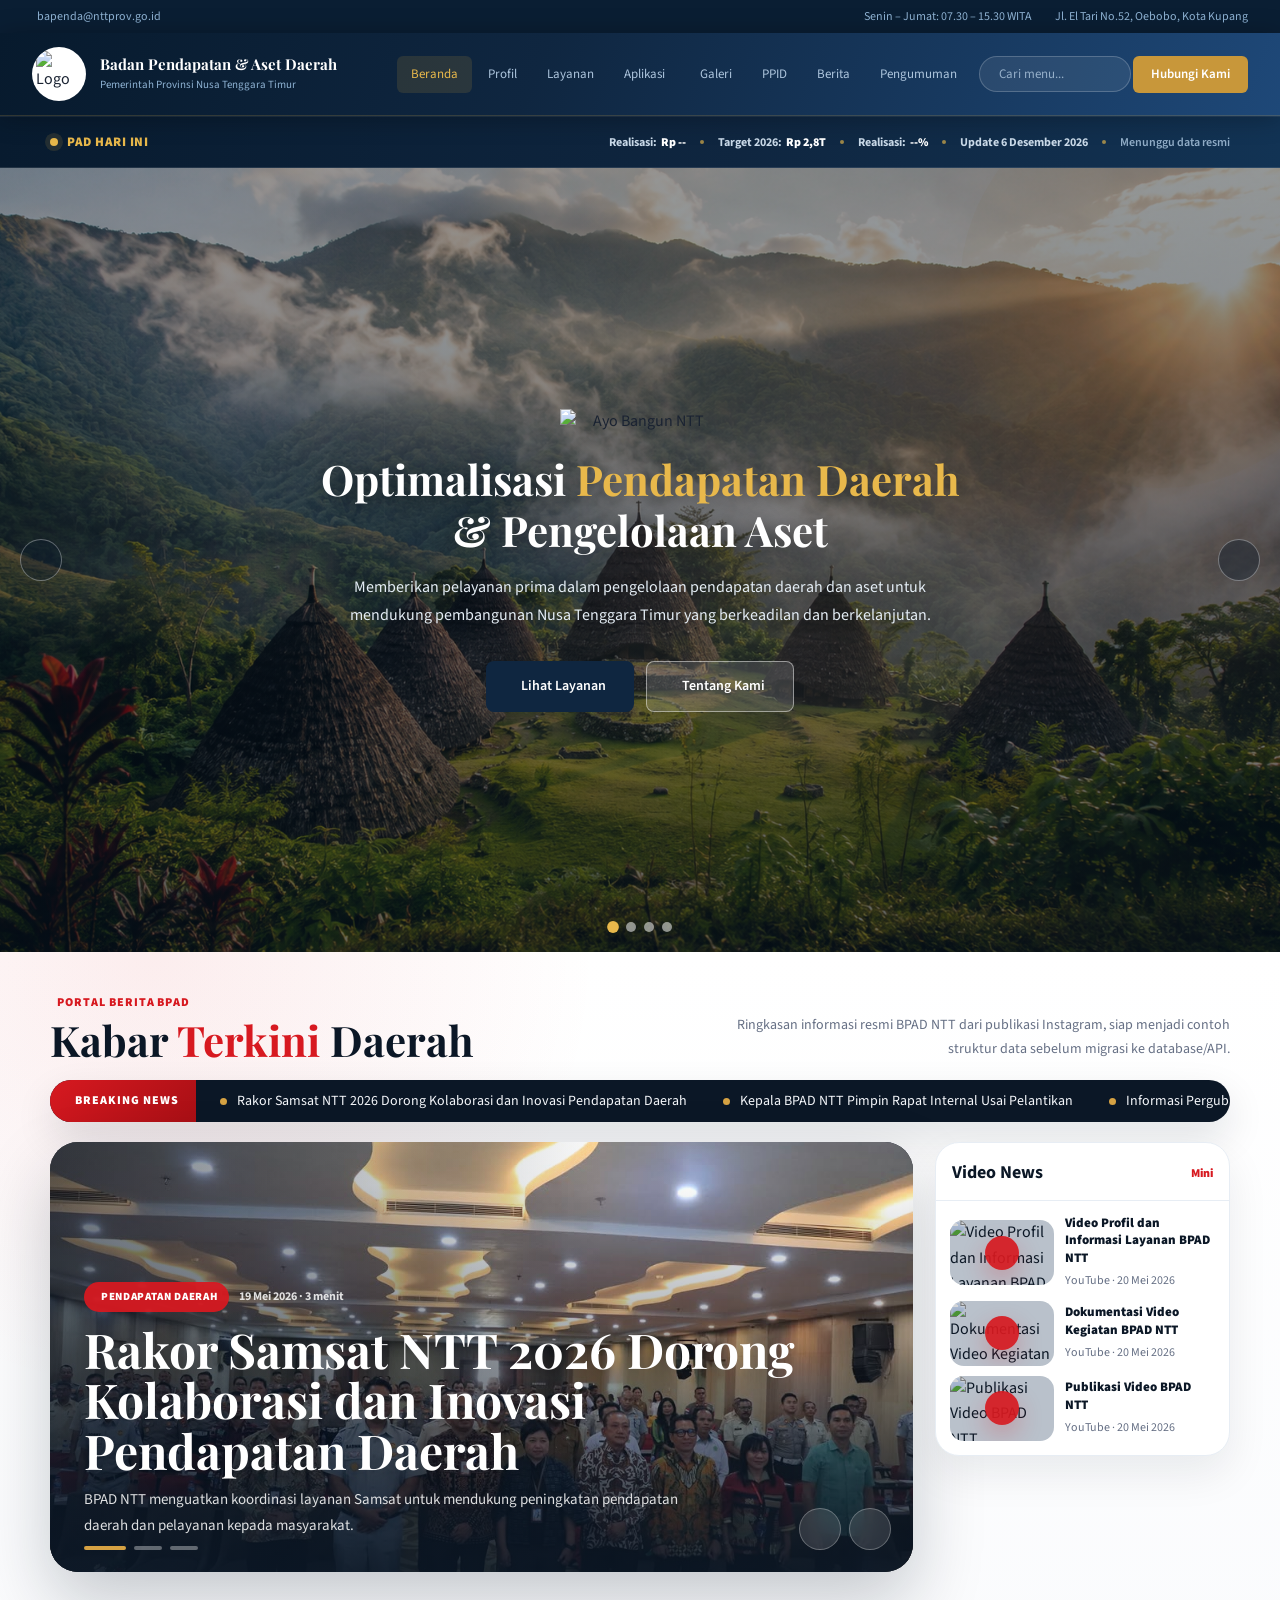
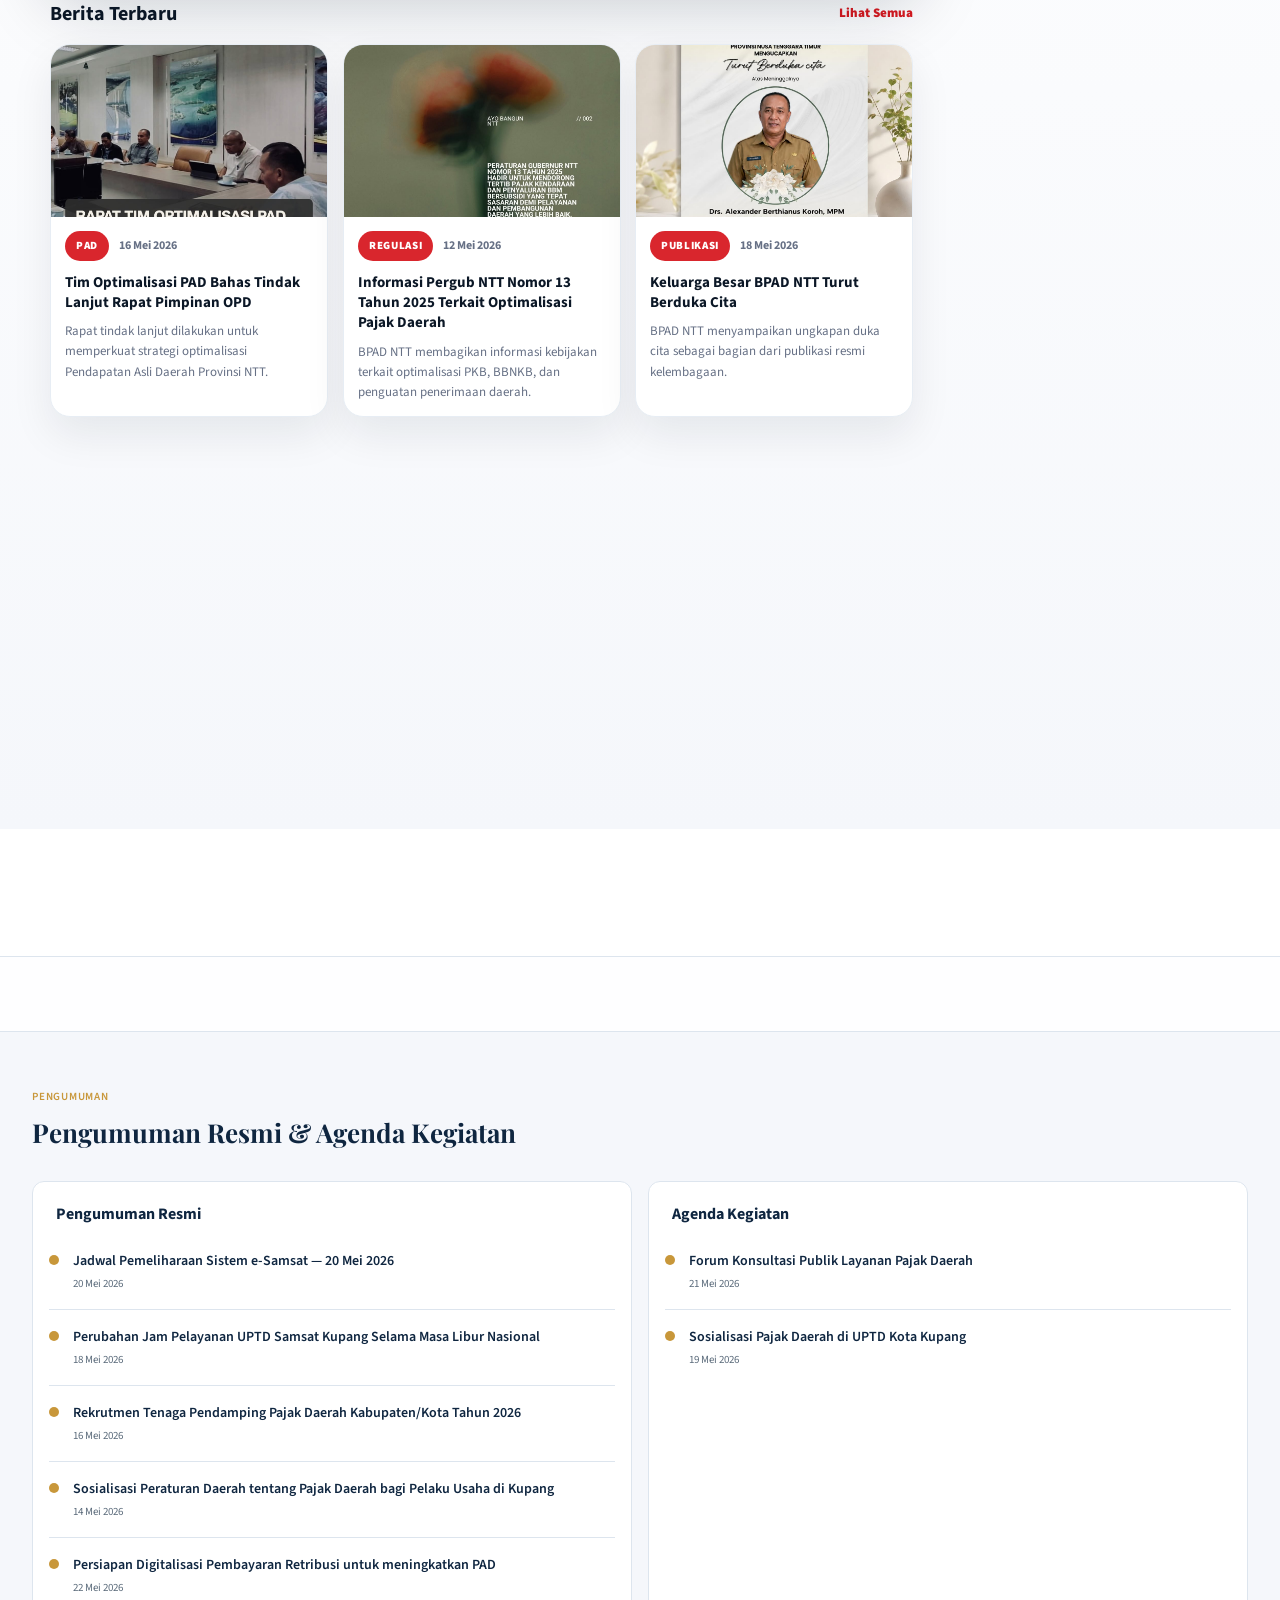
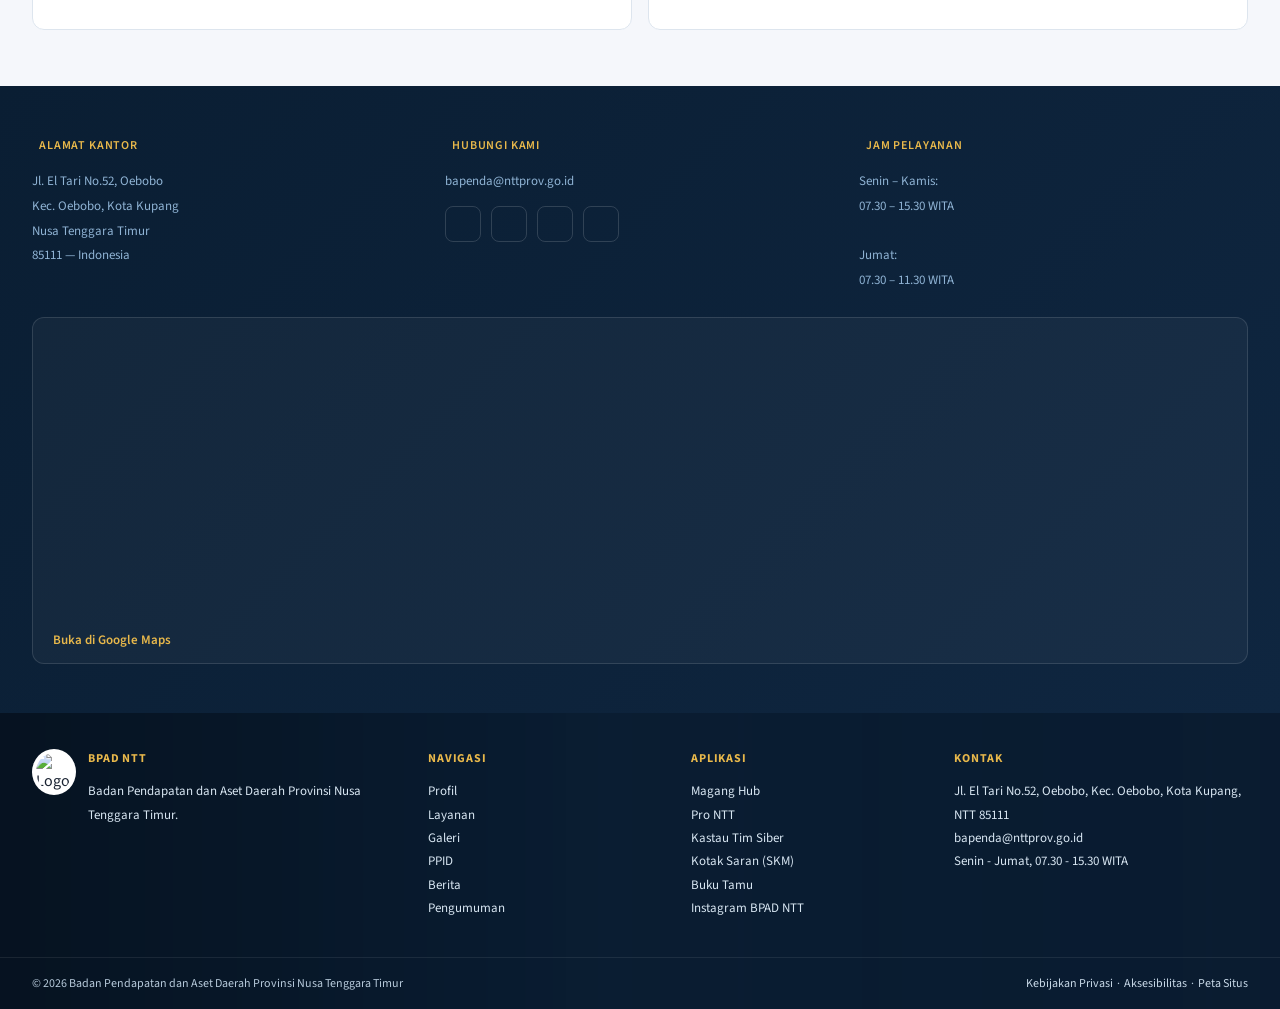
==== commit ff61fb22: "Use Instagram content for news portal" ====
--- a/index.html
+++ b/index.html
@@ -49,9 +49,9 @@
   </div>
   <div class="nav-links">
     <!-- Menu desktop -->
-    <a href="#" class="active">Beranda</a>
-    <a href="#profil">Profil</a>
-    <a href="#layanan">Layanan</a>
+    <a href="index.html" class="active">Beranda</a>
+    <a href="profil.html">Profil</a>
+    <a href="layanan.html">Layanan</a>
     <div class="nav-dropdown" id="appDropdown">
       <button class="nav-drop-toggle" type="button" onclick="toggleAppMenu(event)">
         Aplikasi <i class="ti ti-chevron-down"></i>
@@ -64,35 +64,33 @@
         <a href="https://forms.gle/Us5L3Peh8N1L99iq7" target="_blank" rel="noopener"><i class="ti ti-book-2"></i> Buku Tamu</a>
       </div>
     </div>
-    <button class="nav-gallery-btn" type="button" onclick="openGalleryModal()">
-      Galeri
-    </button>
-    <a href="#ppid">PPID</a>
-    <a href="#berita">Berita</a>
-    <a href="#pengumuman">Pengumuman</a>
+    <a href="galeri.html">Galeri</a>
+    <a href="ppid.html">PPID</a>
+    <a href="berita.html">Berita</a>
+    <a href="index.html#pengumuman">Pengumuman</a>
     <form class="nav-search" id="navSearchForm" role="search" aria-label="Pencarian menu cepat">
       <i class="ti ti-search"></i>
       <input id="navSearchInput" type="search" placeholder="Cari menu..." autocomplete="off" aria-label="Cari menu">
     </form>
-    <a href="#kontak" class="nav-cta"><i class="ti ti-phone-call"></i> Hubungi Kami</a>
+    <a href="index.html#kontak" class="nav-cta"><i class="ti ti-phone-call"></i> Hubungi Kami</a>
   </div>
   <!-- Tombol hamburger hanya tampil di layar kecil lewat CSS responsive. -->
   <div class="hamburger" onclick="toggleMenu()"><i class="ti ti-menu-2"></i></div>
   <div class="mobile-menu" id="mobileMenu">
     <!-- Menu mobile -->
-    <a href="#">Beranda</a>
-    <a href="#profil">Profil</a>
-    <a href="#layanan">Layanan</a>
+    <a href="index.html">Beranda</a>
+    <a href="profil.html">Profil</a>
+    <a href="layanan.html">Layanan</a>
     <a href="https://magangbpad.netlify.app/" target="_blank" rel="noopener">Magang Hub</a>
     <a href="https://play.google.com/store/apps/details?id=com.iwana.betantt&hl=id" target="_blank" rel="noopener">Pro NTT</a>
     <a href="https://research.ihsanmokhsen.com/kastau-tim-siber-landing.html" target="_blank" rel="noopener">Kastau Tim Siber</a>
     <a href="https://forms.gle/z5ru8iL955ekdrmK7" target="_blank" rel="noopener">Kotak Saran (SKM)</a>
     <a href="https://forms.gle/Us5L3Peh8N1L99iq7" target="_blank" rel="noopener">Buku Tamu</a>
-    <button class="mobile-gallery-btn" type="button" onclick="openGalleryModal()">Galeri</button>
-    <a href="#ppid">PPID</a>
-    <a href="#berita">Berita</a>
-    <a href="#pengumuman">Pengumuman</a>
-    <a href="#kontak">Hubungi Kami</a>
+    <a href="galeri.html">Galeri</a>
+    <a href="ppid.html">PPID</a>
+    <a href="berita.html">Berita</a>
+    <a href="index.html#pengumuman">Pengumuman</a>
+    <a href="index.html#kontak">Hubungi Kami</a>
   </div>
 </nav>
 
@@ -140,8 +138,8 @@
     <h2>Optimalisasi <span>Pendapatan Daerah</span><br>& Pengelolaan Aset</h2>
     <p>Memberikan pelayanan prima dalam pengelolaan pendapatan daerah dan aset untuk mendukung pembangunan Nusa Tenggara Timur yang berkeadilan dan berkelanjutan.</p>
     <div class="hero-btns">
-      <a href="#layanan" class="btn-gold"><i class="ti ti-list-check"></i> Lihat Layanan</a>
-      <a href="#profil" class="btn-ghost"><i class="ti ti-info-circle"></i> Tentang Kami</a>
+      <a href="layanan.html" class="btn-gold"><i class="ti ti-list-check"></i> Lihat Layanan</a>
+      <a href="profil.html" class="btn-ghost"><i class="ti ti-info-circle"></i> Tentang Kami</a>
     </div>
   </div>
   <button class="hero-nav hero-prev" id="heroPrev" type="button" aria-label="Slide sebelumnya">
@@ -199,282 +197,12 @@
 -->
 <section class="quick-links">
   <div class="quick-links-inner">
-    <a class="quick-link" href="#layanan"><i class="ti ti-receipt-tax"></i> Layanan</a>
-    <a class="quick-link" href="#ppid"><i class="ti ti-file-search"></i> PPID</a>
-    <a class="quick-link" href="#profil"><i class="ti ti-map-2"></i> UPTD</a>
-    <a class="quick-link" href="#portal-berita"><i class="ti ti-news"></i> Berita</a>
-    <a class="quick-link" href="#pengumuman"><i class="ti ti-bell"></i> Info</a>
-  </div>
-</section>
-
-<!--
-  PROFIL: VISI MISI
-  Bagian awal profil instansi.
--->
-<section class="section-alt" id="profil">
-  <div class="section-hdr">
-    <div class="section-hdr-left">
-      <div class="section-eyebrow"><i class="ti ti-target"></i> Profil Instansi</div>
-      <div class="section-title">Visi & Misi BPAD</div>
-    </div>
-  </div>
-  <div class="visi-grid">
-    <div class="visi-card featured">
-      <div class="visi-label"><i class="ti ti-eye"></i> Visi</div>
-      <div class="visi-text">"Terwujudnya Pengelolaan Pendapatan dan Aset Daerah yang Profesional, Transparan, dan Akuntabel demi Mendukung Pembangunan NTT yang Sejahtera."</div>
-    </div>
-    <div class="visi-card">
-      <div class="visi-label"><i class="ti ti-list-check"></i> Misi</div>
-      <ul class="misi-list">
-        <li><i class="ti ti-check"></i> Meningkatkan kapasitas dan profesionalisme sumber daya aparatur</li>
-        <li><i class="ti ti-check"></i> Mengoptimalkan pengelolaan pendapatan daerah secara akuntabel</li>
-        <li><i class="ti ti-check"></i> Melaksanakan tertib administrasi dan inventarisasi aset daerah</li>
-        <li><i class="ti ti-check"></i> Mengembangkan sistem informasi berbasis teknologi modern</li>
-        <li><i class="ti ti-check"></i> Meningkatkan pelayanan prima kepada masyarakat dan wajib pajak</li>
-      </ul>
-    </div>
-  </div>
-</section>
-
-<!--
-  PROFIL: TUGAS, FUNGSI, DAN STRUKTUR
-  Konten profil yang lebih panjang. Bagian ini masih statis
-  karena jarang berubah.
--->
-<section class="section profil-detail">
-  <div class="section-hdr">
-    <div class="section-hdr-left">
-      <div class="section-eyebrow"><i class="ti ti-sitemap"></i> Organisasi</div>
-      <div class="section-title">Tugas, Fungsi, dan Struktur Organisasi</div>
-    </div>
-  </div>
-
-  <div class="profil-note">
-    Struktur organisasi Badan Pendapatan dan Aset Daerah Provinsi Nusa Tenggara Timur ditetapkan berdasarkan Peraturan Gubernur Provinsi Nusa Tenggara Timur Nomor 96 Tahun 2023 tentang Kedudukan, Susunan Organisasi, Tugas dan Fungsi serta Tata Kerja Badan Pendapatan dan Aset Daerah Provinsi Nusa Tenggara Timur.
-  </div>
-
-  <div class="detail-grid">
-    <div class="detail-card primary">
-      <div class="detail-label">A. Tugas Pokok</div>
-      <p>Badan Pendapatan dan Aset Daerah mempunyai tugas membantu Gubernur dalam melaksanakan fungsi penunjang urusan pemerintahan di bidang pendapatan dan aset daerah yang menjadi kewenangan daerah.</p>
-    </div>
-    <div class="detail-card">
-      <div class="detail-label">B. Fungsi</div>
-      <ul class="detail-list">
-        <li>Penyusunan kebijakan teknis di bidang pendapatan dan aset daerah.</li>
-        <li>Pelaksanaan dukungan teknis di bidang pendapatan dan aset daerah.</li>
-        <li>Pemantauan, evaluasi, dan pelaporan pelaksanaan kegiatan pendapatan dan aset daerah.</li>
-        <li>Pembinaan teknis penyelenggaraan fungsi penunjang urusan pemerintahan daerah di bidang pendapatan dan aset daerah.</li>
-        <li>Pelaksanaan fungsi lain yang diberikan oleh Gubernur sesuai dengan tugas dan fungsinya.</li>
-      </ul>
-    </div>
-  </div>
-
-  <div class="struktur-wrap">
-    <div class="section-title small-title">C. Struktur Organisasi</div>
-    <div class="struktur-grid">
-      <div class="detail-card">
-        <div class="detail-label">1. Unsur Pimpinan</div>
-        <h3>Kepala Badan</h3>
-        <p>Merumuskan program kerja Badan Pendapatan dan Aset Daerah yang mencakup kesekretariatan, pajak dan retribusi daerah, pengelolaan kekayaan daerah yang dipisahkan, pendapatan asli daerah lainnya yang sah, dana perimbangan, analisa kebutuhan dan penatausahaan aset, serta pemanfaatan, pemindahtanganan, dan pengamanan aset.</p>
-      </div>
-      <div class="detail-card">
-        <div class="detail-label">2. Unsur Penunjang Pimpinan</div>
-        <h3>Sekretariat</h3>
-        <ul class="detail-list">
-          <li>Sekretaris merencanakan, mengendalikan, dan mengevaluasi administrasi program, keuangan, kepegawaian, dan umum.</li>
-          <li>Sub Bagian Keuangan melaksanakan pengelolaan keuangan secara transparan dan akuntabel.</li>
-          <li>Sub Bagian Kepegawaian dan Umum mengelola administrasi kepegawaian, perlengkapan, tata usaha, dan urusan rumah tangga kantor.</li>
-        </ul>
-      </div>
-      <div class="detail-card">
-        <div class="detail-label">3. Unsur Pelaksana Teknis</div>
-        <h3>Bidang</h3>
-        <ul class="detail-list">
-          <li>Bidang Pendapatan I mengelola PKB, BBNKB, PBBKB, dan Pajak Rokok.</li>
-          <li>Bidang Pendapatan II mengelola retribusi daerah, kekayaan daerah, dana perimbangan, dan pendapatan daerah lainnya yang sah.</li>
-          <li>Bidang Analisa Kebutuhan dan Penatausahaan Aset mengelola analisa kebutuhan, pengadaan, penatausahaan, penilaian, dan pencatatan aset daerah.</li>
-          <li>Bidang Pemanfaatan, Pemindahtanganan, dan Pengamanan Aset mengelola pemanfaatan, pemindahtanganan, penghapusan, pengamanan, dan sengketa aset.</li>
-        </ul>
-      </div>
-      <div class="detail-card">
-        <div class="detail-label">4. UPTD</div>
-        <h3>Unit Pelaksana Teknis Daerah</h3>
-        <p>UPTD BPAD tersebar di 22 kabupaten/kota di Provinsi Nusa Tenggara Timur dengan tugas melaksanakan pemungutan pajak daerah, mengelola administrasi perpajakan daerah, serta melakukan verifikasi dan penagihan pajak.</p>
-        <p>Struktur UPTD terdiri dari Kepala UPTD, Sub Bagian Tata Usaha, Seksi Penetapan dan Penagihan, serta Seksi Verifikasi.</p>
-      </div>
-      <div class="detail-card">
-        <div class="detail-label">5. Kelompok Jabatan Fungsional</div>
-        <h3>Tenaga Profesional</h3>
-        <ul class="detail-list">
-          <li>Analis Perencana Ahli Muda.</li>
-          <li>Penilai Pemerintah Ahli Muda.</li>
-          <li>Analis Keuangan Pusat dan Daerah Ahli Muda.</li>
-          <li>Analis Kebijakan Ahli Muda.</li>
-        </ul>
-      </div>
-    </div>
-  </div>
-
-  <div class="history-grid">
-    <div class="detail-card">
-      <div class="detail-label">Riwayat Pimpinan</div>
-      <h3>Kepala Dinas dari Tahun ke Tahun</h3>
-      <ol class="history-list">
-        <li>Piet A Tallo - Kepala Dinas Penda Tk.I NTT (15-03-1974 s/d 12-09-1983)</li>
-        <li>Drs. Joachim Reo (1983-1988)</li>
-        <li>Alo Jong Joko (1988-1993)</li>
-        <li>Joachim Reo (1993-1999)</li>
-        <li>Drs. Gaspar Parang Ehok (1999-2002)</li>
-        <li>Drs. Alex Babies (2002-2007)</li>
-        <li>L O Wila Huky (2007-2008)</li>
-        <li>Plt. Welly Katipana (2008, masa transisi)</li>
-        <li>Frans Salem (2008-2010)</li>
-        <li>Emanuel Kara (2010-2014)</li>
-        <li>Obaldus Toda - Dispenda (2014-2017)</li>
-        <li>Hali Lanan Elias - BPPKAD (2017-2019)</li>
-        <li>Zet Libing - BPAD (2019-2021)</li>
-        <li>Alexon Lumba - BPAD (2022-2026)</li>
-        <li>Johny Ericson Ataupah, SP. MM - BPAD (2026-sekarang)</li>
-      </ol>
-    </div>
-    <div class="detail-card">
-      <div class="detail-label">Sebaran Layanan</div>
-      <h3>UPTD di NTT (Kabupaten/Kota)</h3>
-      <div class="uptd-table-wrap">
-        <table class="uptd-table">
-          <thead>
-            <tr>
-              <th>No</th>
-              <th>UPTD</th>
-            </tr>
-          </thead>
-          <tbody>
-            <tr><td>1</td><td>UPTD Pendapatan Daerah Wilayah Kota Kupang</td></tr>
-            <tr><td>2</td><td>UPTD Pendapatan Daerah Wilayah Kab. Kupang</td></tr>
-            <tr><td>3</td><td>UPTD Pendapatan Daerah Wilayah Kab. Timor Tengah Selatan</td></tr>
-            <tr><td>4</td><td>UPTD Pendapatan Daerah Wilayah Kab. Timor Tengah Utara</td></tr>
-            <tr><td>5</td><td>UPTD Pendapatan Daerah Wilayah Kab. Belu</td></tr>
-            <tr><td>6</td><td>UPTD Pendapatan Daerah Wilayah Kab. Rote Ndao</td></tr>
-            <tr><td>7</td><td>UPTD Pendapatan Daerah Wilayah Kab. Flores Timur</td></tr>
-            <tr><td>8</td><td>UPTD Pendapatan Daerah Wilayah Kab. Lembata</td></tr>
-            <tr><td>9</td><td>UPTD Pendapatan Daerah Wilayah Kab. Sikka</td></tr>
-            <tr><td>10</td><td>UPTD Pendapatan Daerah Wilayah Kab. Ende</td></tr>
-            <tr class="uptd-extra-row"><td>11</td><td>UPTD Pendapatan Daerah Wilayah Kab. Nagekeo</td></tr>
-            <tr class="uptd-extra-row"><td>12</td><td>UPTD Pendapatan Daerah Wilayah Kab. Ngada</td></tr>
-            <tr class="uptd-extra-row"><td>13</td><td>UPTD Pendapatan Daerah Wilayah Kab. Manggarai Timur</td></tr>
-            <tr class="uptd-extra-row"><td>14</td><td>UPTD Pendapatan Daerah Wilayah Kab. Manggarai Barat</td></tr>
-            <tr class="uptd-extra-row"><td>15</td><td>UPTD Pendapatan Daerah Wilayah Kab. Manggarai</td></tr>
-            <tr class="uptd-extra-row"><td>16</td><td>UPTD Pendapatan Daerah Wilayah Kab. Sumba Timur</td></tr>
-            <tr class="uptd-extra-row"><td>17</td><td>UPTD Pendapatan Daerah Wilayah Kab. Sumba Tengah</td></tr>
-            <tr class="uptd-extra-row"><td>18</td><td>UPTD Pendapatan Daerah Wilayah Kab. Sumba Barat</td></tr>
-            <tr class="uptd-extra-row"><td>19</td><td>UPTD Pendapatan Daerah Wilayah Kab. Sumba Barat Daya</td></tr>
-            <tr class="uptd-extra-row"><td>20</td><td>UPTD Pendapatan Daerah Wilayah Kab. Alor</td></tr>
-            <tr class="uptd-extra-row"><td>21</td><td>UPTD Pendapatan Daerah Wilayah Kab. Malaka</td></tr>
-            <tr class="uptd-extra-row"><td>22</td><td>UPTD Pendapatan Daerah Wilayah Kab. Sabu Raijua</td></tr>
-          </tbody>
-        </table>
-      </div>
-      <button class="uptd-toggle" type="button" onclick="toggleUptdRows(this)" aria-expanded="false">
-        Lihat semua UPTD
-      </button>
-    </div>
-  </div>
-</section>
-
-<!--
-  LAYANAN
-  Daftar layanan utama BPAD. Saat ini masih statis di HTML.
--->
-<section class="section" id="layanan">
-  <div class="section-hdr">
-    <div class="section-hdr-left">
-      <div class="section-eyebrow"><i class="ti ti-grid-dots"></i> Layanan Kami</div>
-      <div class="section-title">Layanan Unggulan BPAD</div>
-    </div>
-    <a href="#" class="see-all">Lihat Semua Layanan <i class="ti ti-arrow-right"></i></a>
-  </div>
-  <div class="layanan-grid">
-    <div class="layanan-card">
-      <div class="layanan-icon ic-blue"><i class="ti ti-car"></i></div>
-      <div class="layanan-name">Pajak Kendaraan Bermotor</div>
-      <div class="layanan-desc">Pembayaran & perpanjangan STNK kendaraan bermotor roda dua dan empat</div>
-    </div>
-    <div class="layanan-card">
-      <div class="layanan-icon ic-amber"><i class="ti ti-file-invoice"></i></div>
-      <div class="layanan-name">BBNKB</div>
-      <div class="layanan-desc">Bea Balik Nama Kendaraan Bermotor untuk perpindahan kepemilikan</div>
-    </div>
-    <div class="layanan-card">
-      <div class="layanan-icon ic-teal"><i class="ti ti-droplet"></i></div>
-      <div class="layanan-name">Pajak Air Permukaan</div>
-      <div class="layanan-desc">Pengelolaan pajak atas pengambilan dan pemanfaatan air permukaan</div>
-    </div>
-    <div class="layanan-card">
-      <div class="layanan-icon ic-red"><i class="ti ti-report"></i></div>
-      <div class="layanan-name">Pajak Rokok</div>
-      <div class="layanan-desc">Administrasi dan pengelolaan pajak rokok daerah sesuai peraturan</div>
-    </div>
-    <div class="layanan-card">
-      <div class="layanan-icon ic-purple"><i class="ti ti-building"></i></div>
-      <div class="layanan-name">Pengelolaan Aset Daerah</div>
-      <div class="layanan-desc">Inventarisasi, pemanfaatan, dan penatausahaan aset milik daerah</div>
-    </div>
-    <div class="layanan-card">
-      <div class="layanan-icon ic-green"><i class="ti ti-device-mobile"></i></div>
-      <div class="layanan-name">e-Samsat Online</div>
-      <div class="layanan-desc">Pembayaran pajak kendaraan bermotor secara online melalui aplikasi</div>
-    </div>
-    <div class="layanan-card">
-      <div class="layanan-icon ic-navy"><i class="ti ti-certificate"></i></div>
-      <div class="layanan-name">NPWPD</div>
-      <div class="layanan-desc">Penerbitan Nomor Pokok Wajib Pajak Daerah bagi wajib pajak baru</div>
-    </div>
-    <div class="layanan-card">
-      <div class="layanan-icon ic-pink"><i class="ti ti-receipt"></i></div>
-      <div class="layanan-name">Retribusi Daerah</div>
-      <div class="layanan-desc">Pengelolaan retribusi jasa umum dan jasa usaha milik pemerintah daerah</div>
-    </div>
-    <div class="layanan-card">
-      <div class="layanan-icon ic-amber"><i class="ti ti-headset"></i></div>
-      <div class="layanan-name">Konsultasi Pajak</div>
-      <div class="layanan-desc">Layanan konsultasi dan informasi perpajakan daerah bagi masyarakat</div>
-    </div>
-  </div>
-</section>
-
-<!--
-  PPID
-  Konten kartu PPID TIDAK ditulis langsung di sini.
-  Elemen #ppidGrid akan diisi otomatis dari data/ppid.json
-  oleh file js/main.js.
--->
-<section class="section-alt ppid-dark" id="ppid">
-  <div class="section-hdr">
-    <div class="section-hdr-left">
-      <div class="section-eyebrow"><i class="ti ti-file-search"></i> PPID</div>
-      <div class="section-title">Pejabat Pengelola Informasi dan Dokumentasi</div>
-    </div>
-    <a href="https://forms.gle/sLJVuwdGrZnQTJ3N7" target="_blank" rel="noopener" class="see-all">Ajukan Permohonan <i class="ti ti-arrow-right"></i></a>
-  </div>
-  <div class="ppid-grid" id="ppidGrid"></div>
-</section>
-
-<!--
-  ARSIP BERITA
-  Kartu berita TIDAK ditulis langsung di sini.
-  Elemen #beritaGrid akan diisi otomatis dari data/berita.json
-  oleh file js/main.js.
--->
-<section class="section-alt" id="berita">
-  <div class="section-hdr">
-    <div class="section-hdr-left">
-      <div class="section-eyebrow"><i class="ti ti-archive"></i> Arsip Berita</div>
-      <div class="section-title">Daftar Berita dan Informasi BPAD</div>
-    </div>
-    <a href="#portal-berita" class="see-all">Kembali ke Portal Berita <i class="ti ti-arrow-up-right"></i></a>
-  </div>
-  <div class="berita-grid" id="beritaGrid"></div>
+    <a class="quick-link" href="layanan.html"><i class="ti ti-receipt-tax"></i> Layanan</a>
+    <a class="quick-link" href="ppid.html"><i class="ti ti-file-search"></i> PPID</a>
+    <a class="quick-link" href="profil.html"><i class="ti ti-map-2"></i> UPTD</a>
+    <a class="quick-link" href="berita.html"><i class="ti ti-news"></i> Berita</a>
+    <a class="quick-link" href="index.html#pengumuman"><i class="ti ti-bell"></i> Info</a>
+  </div>
 </section>
 
 <!--
@@ -567,11 +295,12 @@
     </div>
     <div class="footer-col">
       <h4>Navigasi</h4>
-      <a href="#profil">Profil</a>
-      <a href="#layanan">Layanan</a>
-      <a href="#ppid">PPID</a>
-      <a href="#berita">Berita</a>
-      <a href="#pengumuman">Pengumuman</a>
+      <a href="profil.html">Profil</a>
+      <a href="layanan.html">Layanan</a>
+      <a href="galeri.html">Galeri</a>
+      <a href="ppid.html">PPID</a>
+      <a href="berita.html">Berita</a>
+      <a href="index.html#pengumuman">Pengumuman</a>
     </div>
     <div class="footer-col">
       <h4>Aplikasi</h4>
@@ -605,7 +334,7 @@
   dan membaca data JSON untuk PPID, Berita, dan Pengumuman.
 -->
 <script src="js/main.js?v=20260511-2"></script>
-<script src="js/news-widget.js?v=20260511"></script>
+<script src="js/news-widget.js?v=20260520-ig"></script>
 
 </body>
 </html>
--- a/css/style.css
+++ b/css/style.css
@@ -715,6 +715,93 @@
 }
 .berita-date i { font-size: 12px; }
 
+/* ===================== GALERI ===================== */
+.gallery-page {
+  background: var(--white);
+}
+.gallery-intro {
+  max-width: 760px;
+  margin: -12px 0 24px;
+}
+.gallery-intro p {
+  color: var(--muted);
+  font-size: 14px;
+  line-height: 1.75;
+}
+.gallery-grid {
+  display: grid;
+  grid-template-columns: repeat(4, minmax(0, 1fr));
+  gap: 16px;
+}
+.gallery-card {
+  position: relative;
+  display: block;
+  min-height: 280px;
+  overflow: hidden;
+  border-radius: 12px;
+  border: 1px solid var(--border);
+  background: var(--navy);
+  box-shadow: 0 14px 34px rgba(8,23,39,.1);
+}
+.gallery-card img {
+  width: 100%;
+  height: 100%;
+  min-height: 280px;
+  object-fit: cover;
+  display: block;
+  transform: scale(1.01);
+  transition: transform .35s ease, filter .35s ease;
+}
+.gallery-card::after {
+  content: "";
+  position: absolute;
+  inset: 0;
+  background: linear-gradient(180deg, rgba(5,18,32,.06) 0%, rgba(5,18,32,.72) 100%);
+}
+.gallery-card:hover img {
+  transform: scale(1.06);
+  filter: saturate(1.08);
+}
+.gallery-play {
+  position: absolute;
+  top: 14px;
+  right: 14px;
+  z-index: 1;
+  width: 42px;
+  height: 42px;
+  border-radius: 50%;
+  display: grid;
+  place-items: center;
+  color: var(--white);
+  background: rgba(5,18,32,.62);
+  border: 1px solid rgba(255,255,255,.32);
+  backdrop-filter: blur(8px);
+}
+.gallery-caption {
+  position: absolute;
+  left: 16px;
+  right: 16px;
+  bottom: 16px;
+  z-index: 1;
+  color: var(--white);
+}
+.gallery-caption span {
+  display: inline-flex;
+  align-items: center;
+  gap: 6px;
+  margin-bottom: 7px;
+  color: var(--gold2);
+  font-size: 11px;
+  font-weight: 800;
+  letter-spacing: .06em;
+  text-transform: uppercase;
+}
+.gallery-caption strong {
+  display: block;
+  font-size: 17px;
+  line-height: 1.25;
+}
+
 /* ===================== PENGUMUMAN ===================== */
 .pgm-grid {
   display: grid;
@@ -1548,6 +1635,7 @@
   .section, .section-alt { padding: 36px 16px; }
   .layanan-grid { grid-template-columns: repeat(2,1fr); }
   .berita-grid { grid-template-columns: 1fr; }
+  .gallery-grid { grid-template-columns: repeat(2, minmax(0, 1fr)); }
   .pgm-grid { grid-template-columns: 1fr; }
   .visi-grid { grid-template-columns: 1fr; }
   .detail-grid, .struktur-grid, .history-grid, .ppid-grid { grid-template-columns: 1fr; }
@@ -1579,6 +1667,7 @@
 
 @media (max-width: 480px) {
   .layanan-grid { grid-template-columns: 1fr 1fr; }
+  .gallery-grid { grid-template-columns: 1fr; }
   .stats-strip { grid-template-columns: 1fr 1fr; }
   .detail-card {
     padding: 16px;
--- a/css/news-widget.css
+++ b/css/news-widget.css
@@ -146,6 +146,9 @@
 .nw-slide {
   position: absolute;
   inset: 0;
+  display: block;
+  color: inherit;
+  text-decoration: none;
   opacity: 0;
   transform: scale(1.02);
   transition: opacity .55s ease, transform .8s ease;
@@ -310,6 +313,9 @@
 }
 
 .nw-card {
+  display: block;
+  color: inherit;
+  text-decoration: none;
   overflow: hidden;
   border-radius: 20px;
   background: var(--nw-card);
@@ -403,6 +409,8 @@
   grid-template-columns: 104px 1fr;
   gap: 11px;
   align-items: center;
+  color: inherit;
+  text-decoration: none;
 }
 
 .nw-video-thumb {
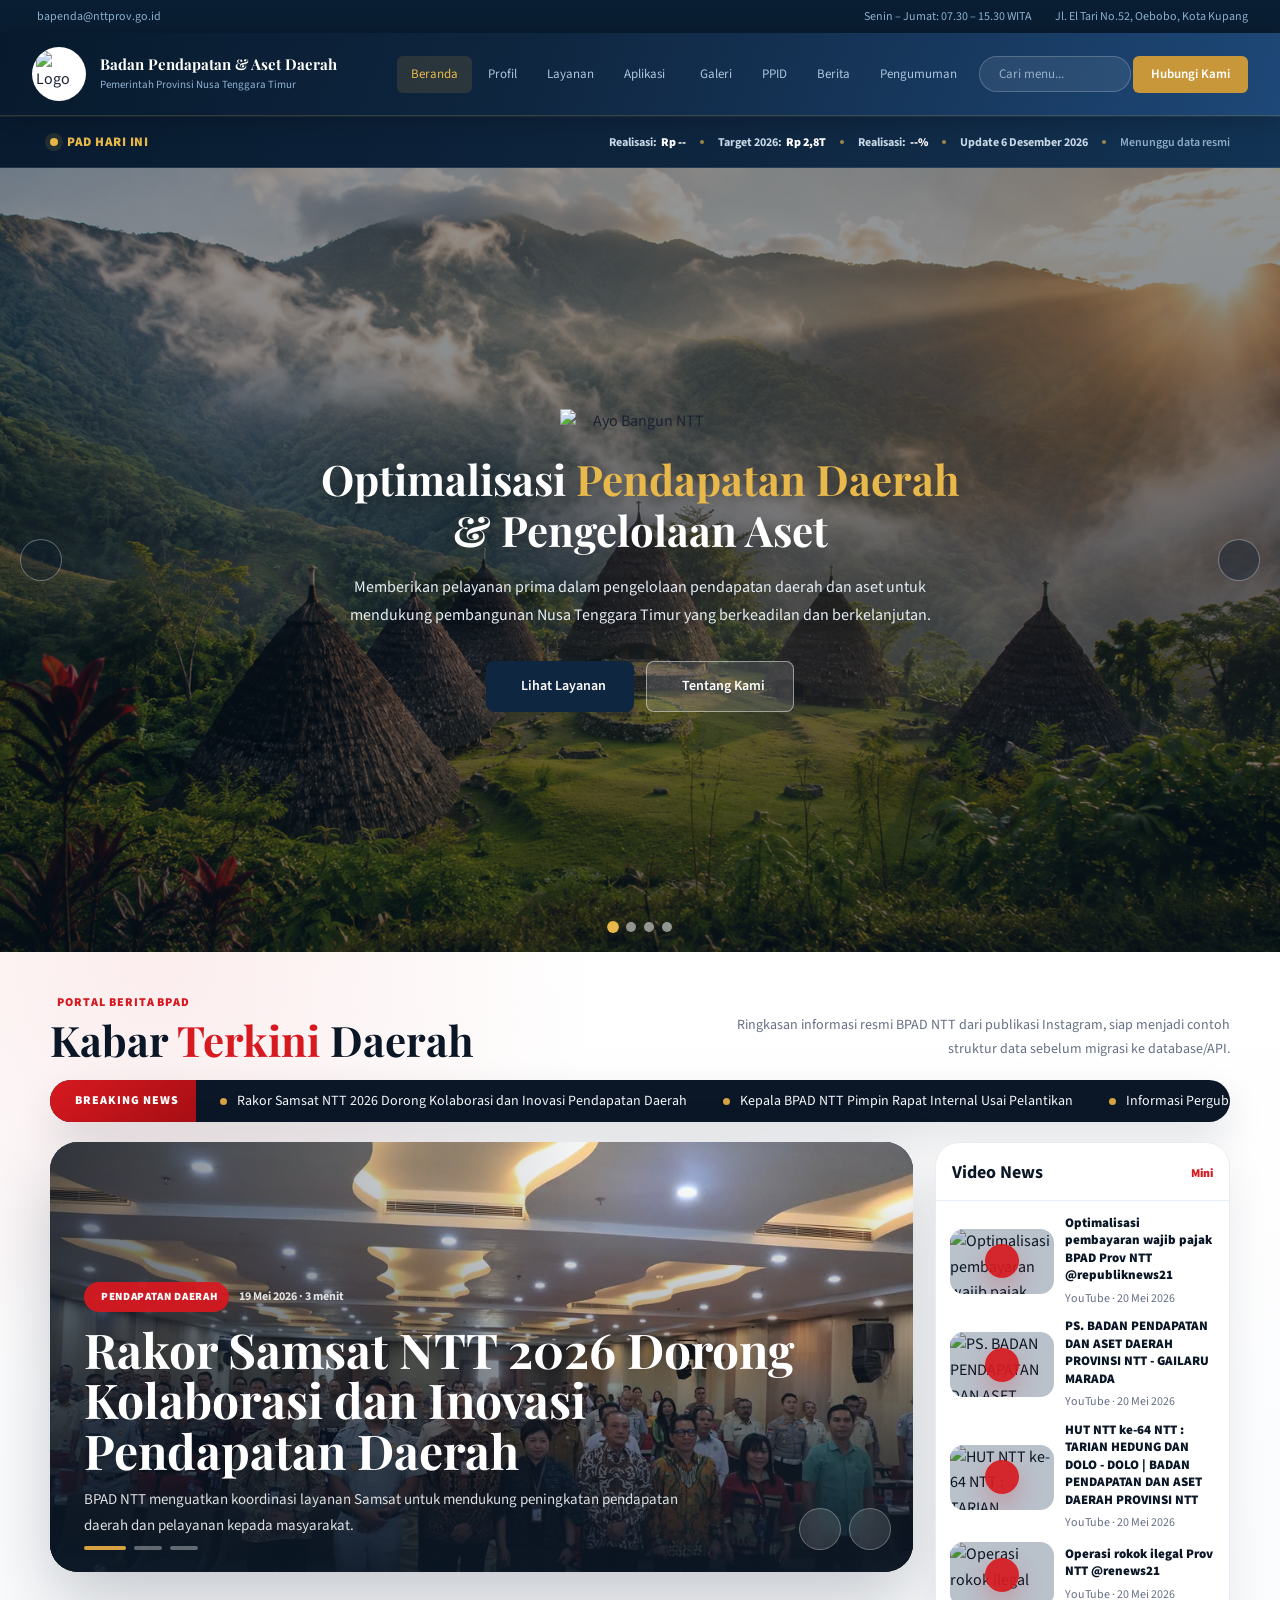
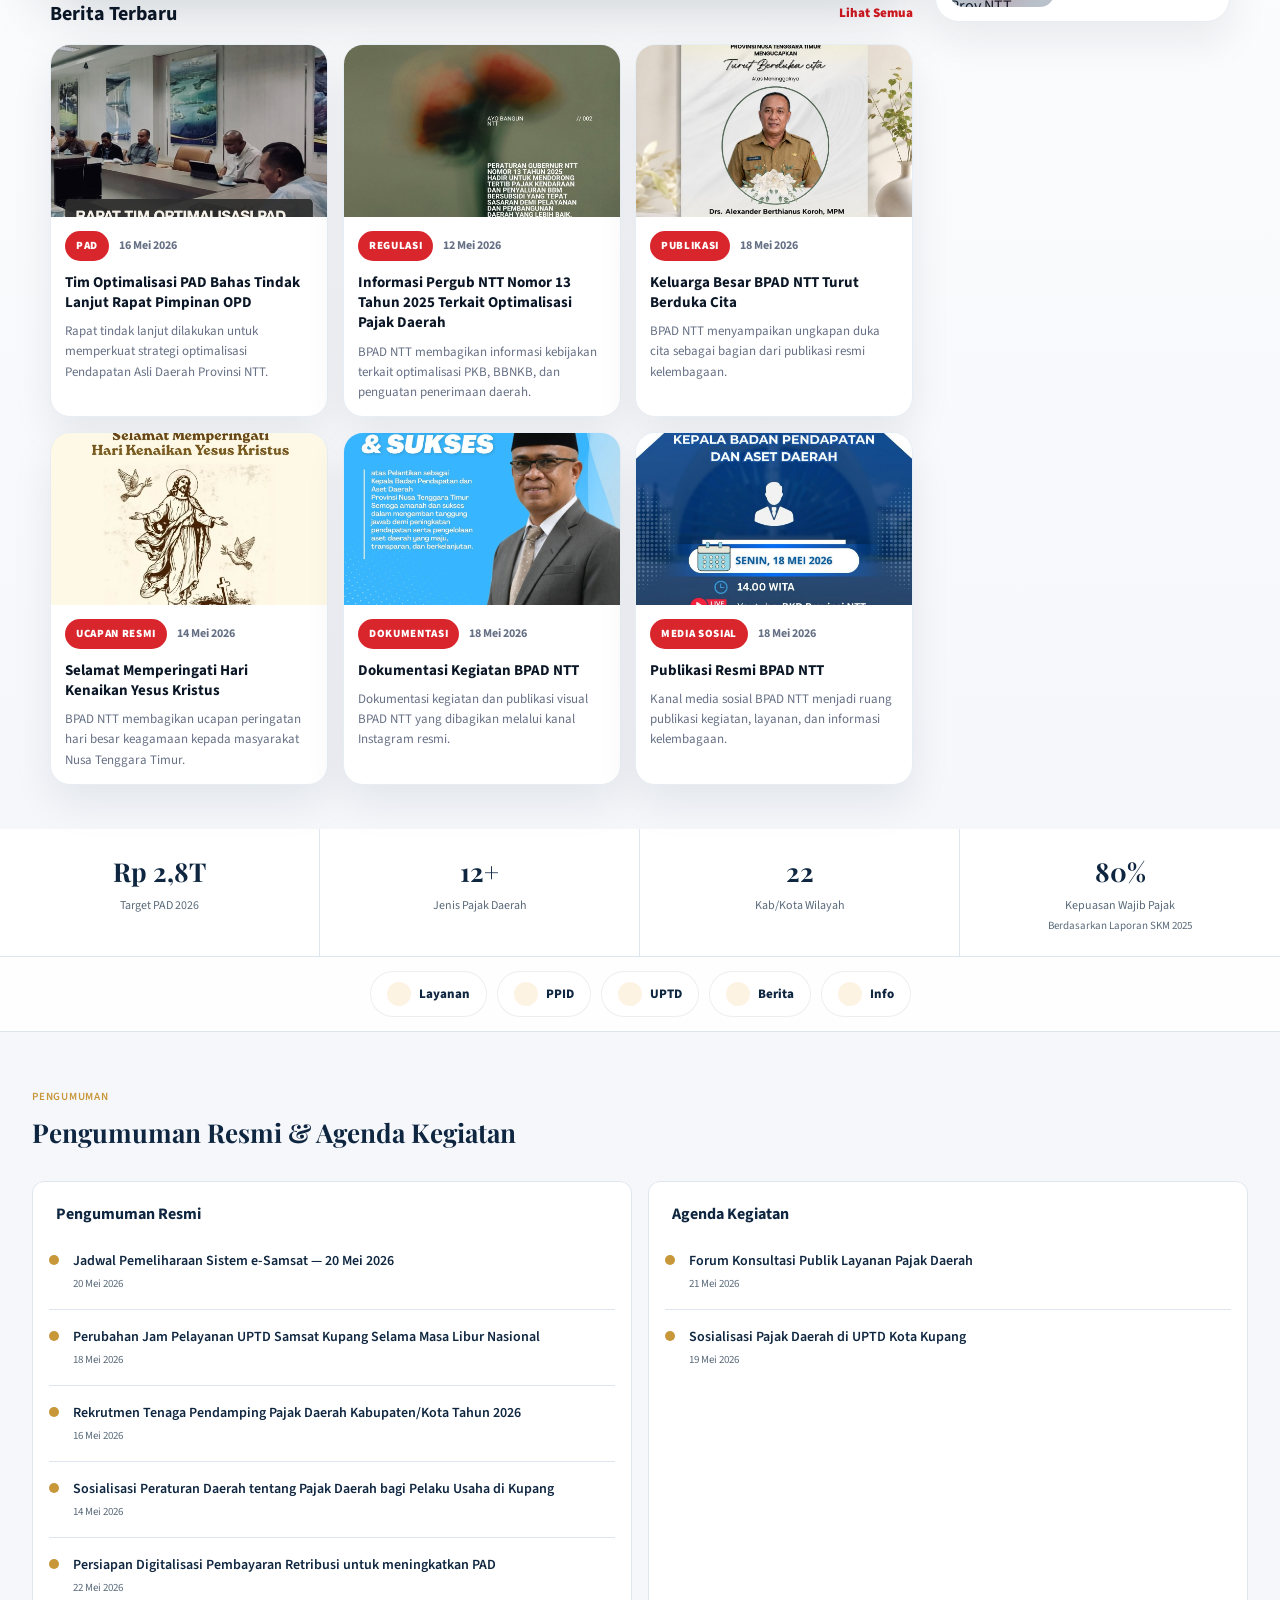
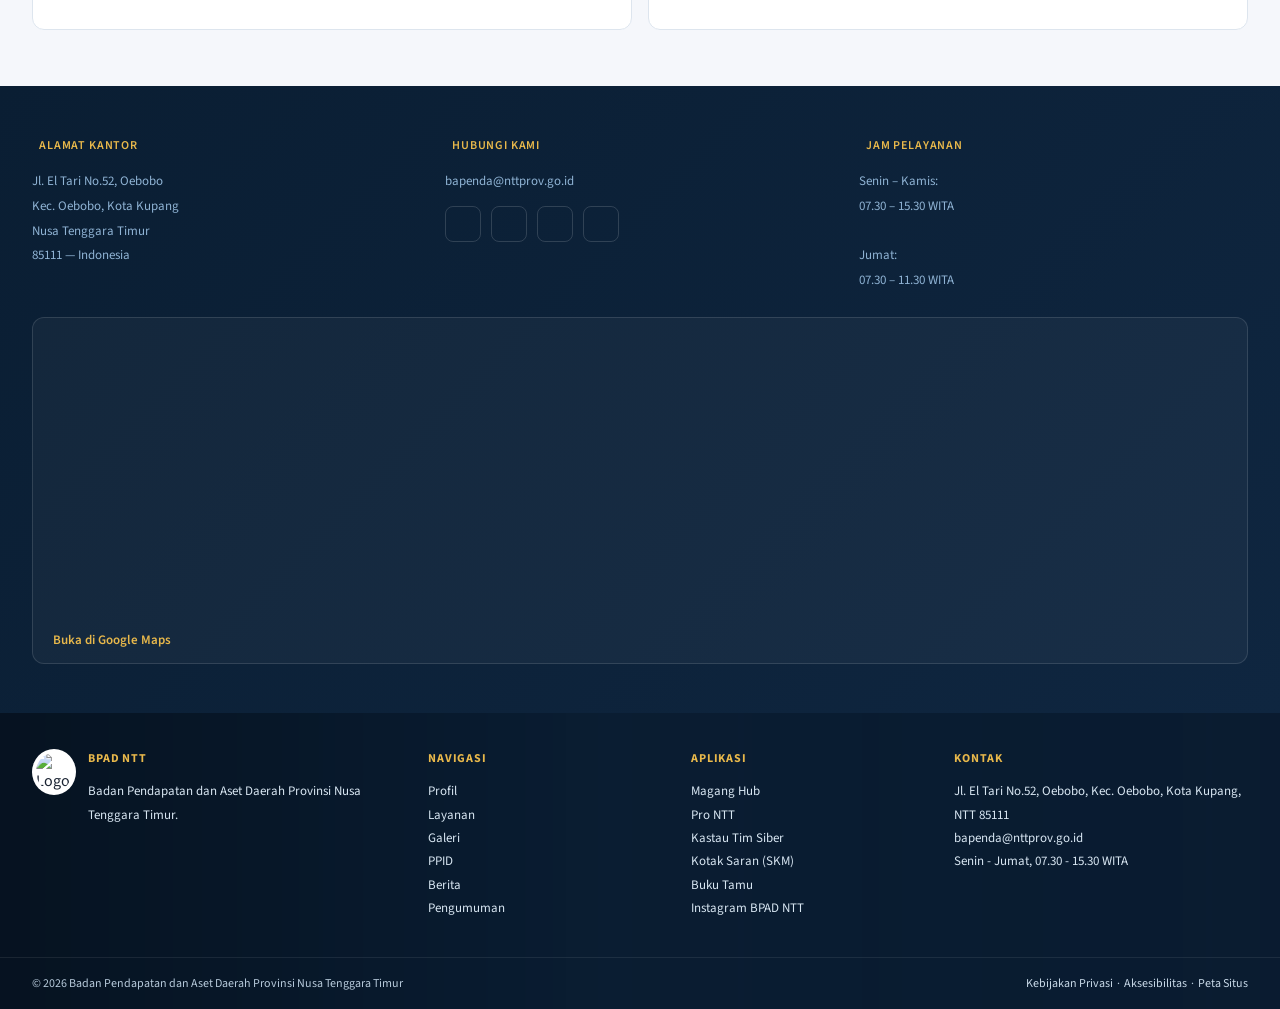
==== commit 21885ab7: "Update YouTube video links" ====
--- a/index.html
+++ b/index.html
@@ -334,7 +334,7 @@
   dan membaca data JSON untuk PPID, Berita, dan Pengumuman.
 -->
 <script src="js/main.js?v=20260511-2"></script>
-<script src="js/news-widget.js?v=20260520-ig"></script>
+<script src="js/news-widget.js?v=20260520-yt"></script>
 
 </body>
 </html>
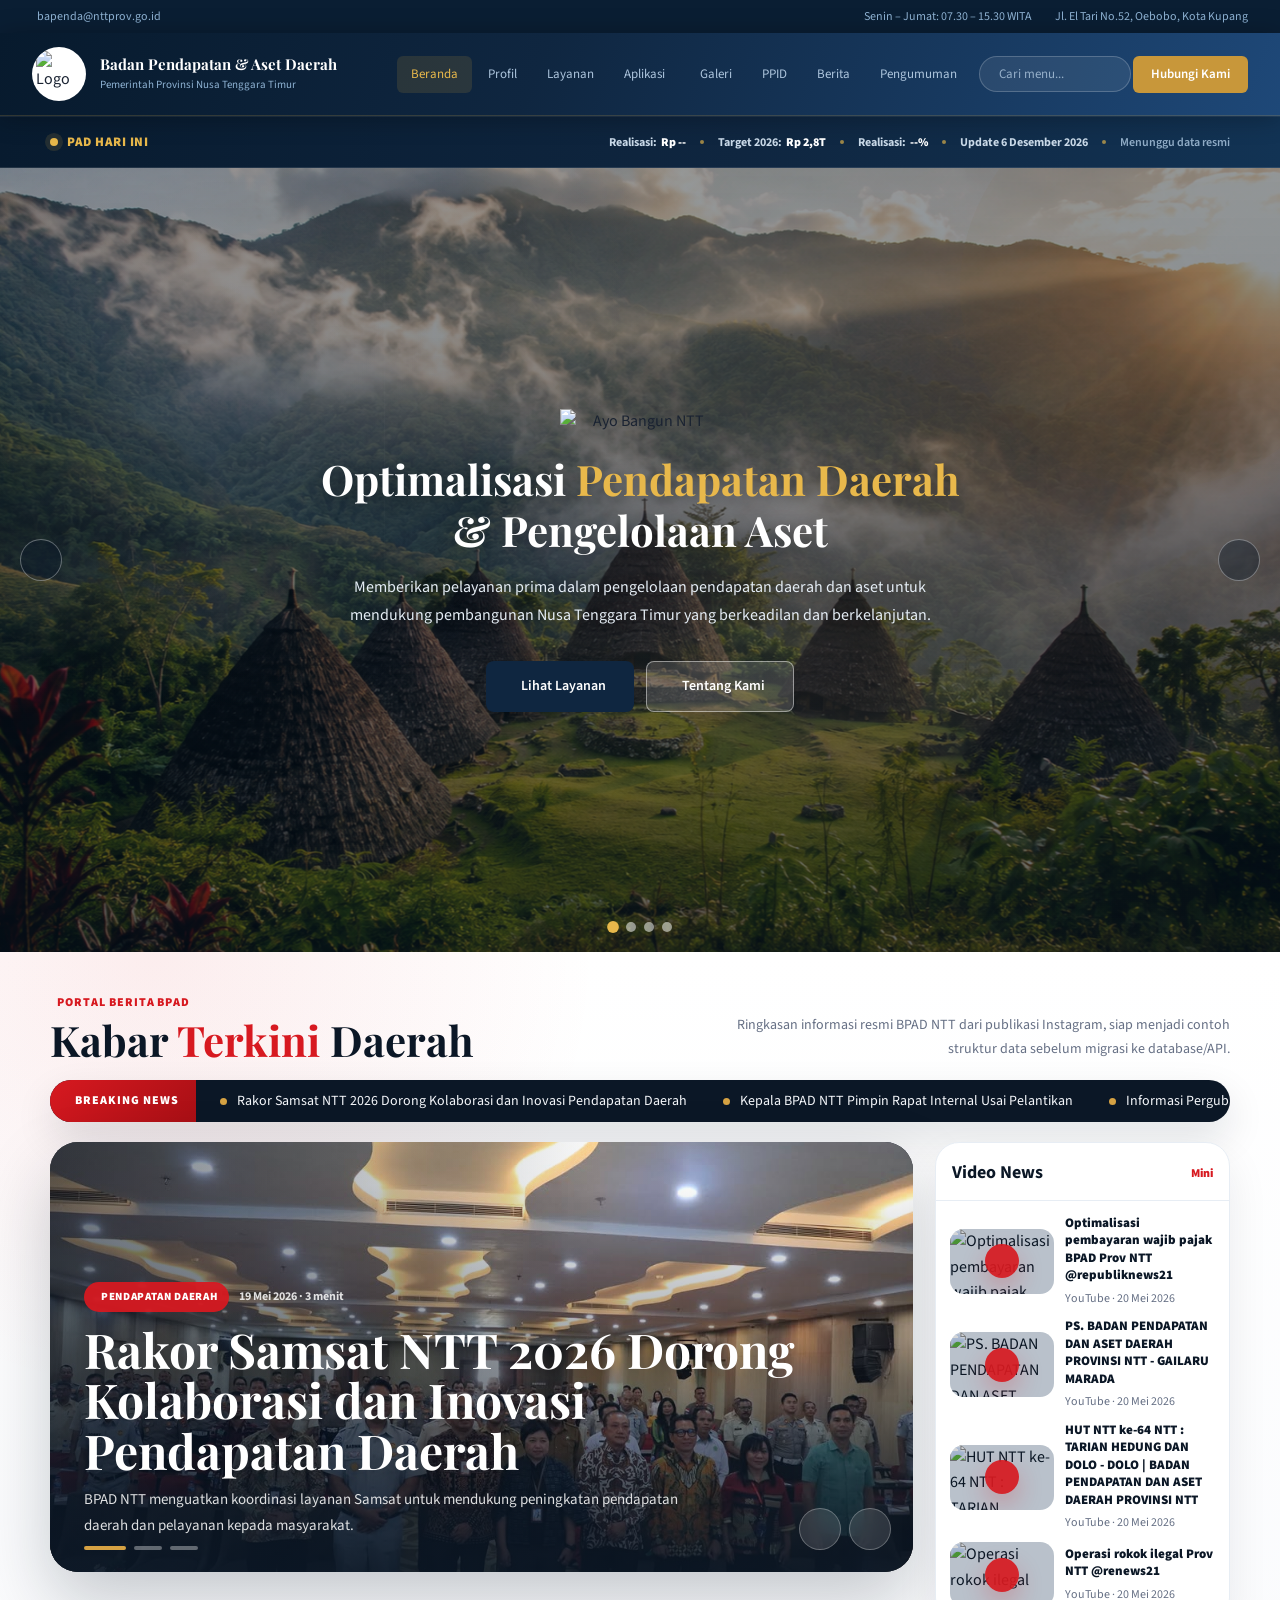
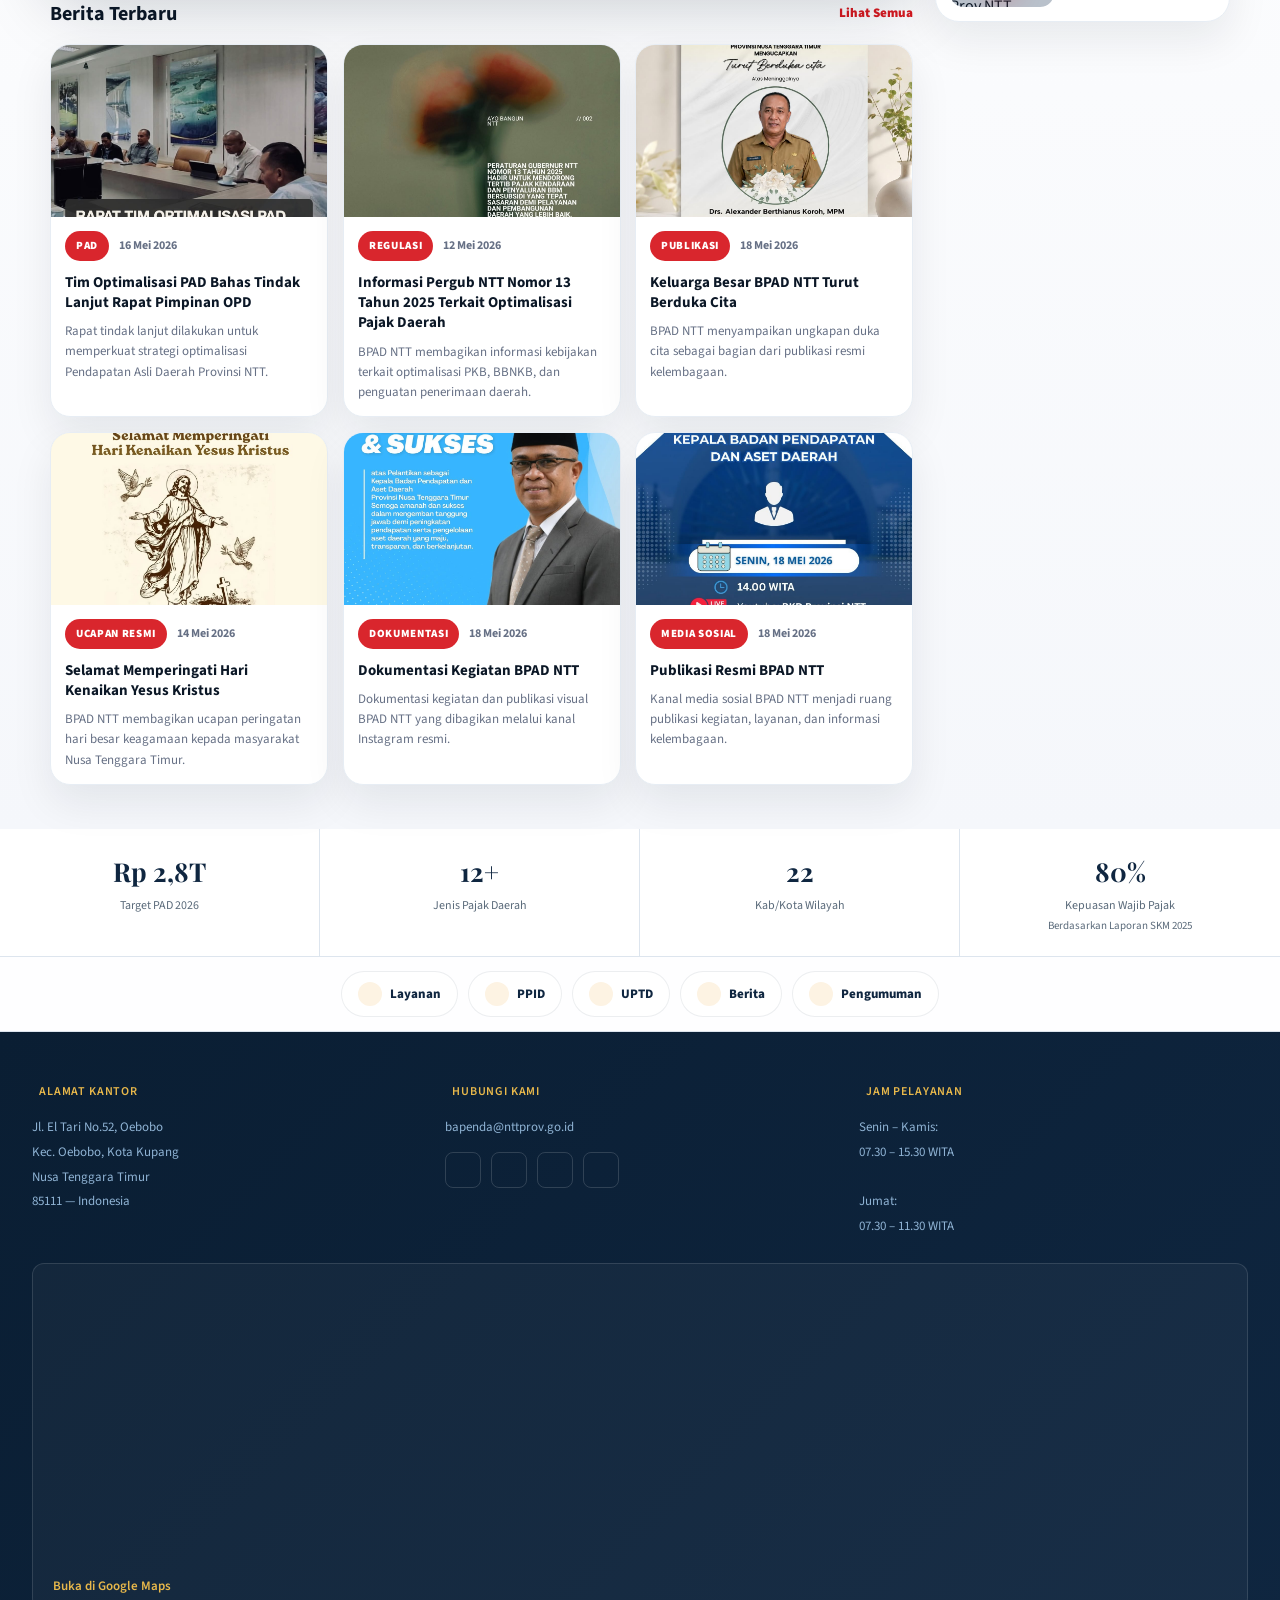
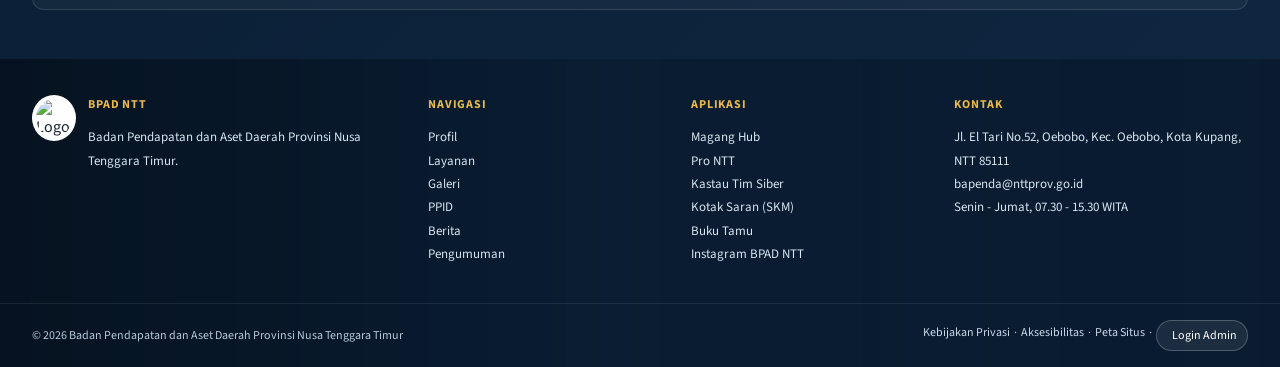
==== commit 6a0ecdf0: "feat: baseline v2 with admin, pengumuman, and supabase integration" ====
--- a/index.html
+++ b/index.html
@@ -14,8 +14,8 @@
   <link rel="preconnect" href="https://fonts.googleapis.com">
   <link href="https://fonts.googleapis.com/css2?family=Playfair+Display:wght@400;600;700&family=Source+Sans+3:wght@300;400;600;700&display=swap" rel="stylesheet">
   <link rel="stylesheet" href="https://cdn.jsdelivr.net/npm/@tabler/icons-webfont@latest/tabler-icons.min.css">
-  <link rel="stylesheet" href="css/style.css">
-  <link rel="stylesheet" href="css/news-widget.css">
+  <link rel="stylesheet" href="css/style.css?v=20260525-pengumuman1">
+  <link rel="stylesheet" href="css/news-widget.css?v=20260525-modal1">
 </head>
 <body>
 
@@ -67,7 +67,7 @@
     <a href="galeri.html">Galeri</a>
     <a href="ppid.html">PPID</a>
     <a href="berita.html">Berita</a>
-    <a href="index.html#pengumuman">Pengumuman</a>
+    <a href="pengumuman.html">Pengumuman</a>
     <form class="nav-search" id="navSearchForm" role="search" aria-label="Pencarian menu cepat">
       <i class="ti ti-search"></i>
       <input id="navSearchInput" type="search" placeholder="Cari menu..." autocomplete="off" aria-label="Cari menu">
@@ -89,7 +89,7 @@
     <a href="galeri.html">Galeri</a>
     <a href="ppid.html">PPID</a>
     <a href="berita.html">Berita</a>
-    <a href="index.html#pengumuman">Pengumuman</a>
+    <a href="pengumuman.html">Pengumuman</a>
     <a href="index.html#kontak">Hubungi Kami</a>
   </div>
 </nav>
@@ -201,32 +201,7 @@
     <a class="quick-link" href="ppid.html"><i class="ti ti-file-search"></i> PPID</a>
     <a class="quick-link" href="profil.html"><i class="ti ti-map-2"></i> UPTD</a>
     <a class="quick-link" href="berita.html"><i class="ti ti-news"></i> Berita</a>
-    <a class="quick-link" href="index.html#pengumuman"><i class="ti ti-bell"></i> Info</a>
-  </div>
-</section>
-
-<!--
-  PENGUMUMAN
-  Daftar pengumuman TIDAK ditulis langsung di sini.
-  Elemen #pengumumanList akan diisi otomatis dari
-  data/pengumuman.json dan data/agenda.json oleh file js/main.js.
--->
-<section class="section" id="pengumuman">
-  <div class="section-hdr">
-    <div class="section-hdr-left">
-      <div class="section-eyebrow"><i class="ti ti-bell"></i> Pengumuman</div>
-      <div class="section-title">Pengumuman Resmi & Agenda Kegiatan</div>
-    </div>
-  </div>
-  <div class="pgm-grid">
-    <div class="pgm-card">
-      <h3 class="pgm-card-title"><i class="ti ti-speakerphone"></i> Pengumuman Resmi</h3>
-      <ul class="pgm-list" id="pengumumanList"></ul>
-    </div>
-    <div class="pgm-card">
-      <h3 class="pgm-card-title"><i class="ti ti-calendar-event"></i> Agenda Kegiatan</h3>
-      <ul class="pgm-list" id="agendaList"></ul>
-    </div>
+    <a class="quick-link" href="pengumuman.html"><i class="ti ti-bell"></i> Pengumuman</a>
   </div>
 </section>
 
@@ -300,7 +275,7 @@
       <a href="galeri.html">Galeri</a>
       <a href="ppid.html">PPID</a>
       <a href="berita.html">Berita</a>
-      <a href="index.html#pengumuman">Pengumuman</a>
+      <a href="pengumuman.html">Pengumuman</a>
     </div>
     <div class="footer-col">
       <h4>Aplikasi</h4>
@@ -323,7 +298,8 @@
     <p>
       <a href="#">Kebijakan Privasi</a> &nbsp;·&nbsp;
       <a href="#">Aksesibilitas</a> &nbsp;·&nbsp;
-      <a href="#">Peta Situs</a>
+      <a href="#">Peta Situs</a> &nbsp;·&nbsp;
+      <a class="footer-login-link" href="admin.html"><i class="ti ti-lock"></i> Login Admin</a>
     </p>
   </div>
 </footer>
@@ -333,8 +309,10 @@
   File ini mengatur menu mobile, dropdown Aplikasi,
   dan membaca data JSON untuk PPID, Berita, dan Pengumuman.
 -->
-<script src="js/main.js?v=20260511-2"></script>
-<script src="js/news-widget.js?v=20260520-yt"></script>
+<script src="js/supabase-config.js?v=3"></script>
+<script src="js/public-data.js?v=2"></script>
+<script src="js/main.js?v=20260525-pengumuman1"></script>
+<script src="js/news-widget.js?v=20260525-modal1"></script>
 
 </body>
 </html>
--- a/css/style.css
+++ b/css/style.css
@@ -14,6 +14,8 @@
   --text:     #1a2332;
   --muted:    #5a6a7a;
   --border:   #dde5ee;
+  --site-max: 1180px;
+  --site-x: clamp(16px, 3vw, 32px);
 }
 
 html {
@@ -40,7 +42,7 @@
   background: #0a1e33;
   color: #8fb3d4;
   font-size: 12px;
-  padding: 7px 32px;
+  padding: 7px var(--site-x);
   display: flex;
   justify-content: space-between;
   align-items: center;
@@ -54,7 +56,7 @@
 /* ===================== NAVBAR ===================== */
 .navbar {
   background: linear-gradient(110deg, #071a2d 0%, var(--navy) 42%, var(--navy3) 100%);
-  padding: 0 32px;
+  padding: 0 var(--site-x);
   display: flex;
   align-items: center;
   gap: 24px;
@@ -70,6 +72,7 @@
   gap: 14px;
   padding: 14px 0;
   flex: 1;
+  min-width: 0;
 }
 .logo-img {
   width: 54px;
@@ -214,6 +217,8 @@
   flex-direction: column;
   gap: 4px;
   box-shadow: 0 4px 20px rgba(0,0,0,.3);
+  max-height: calc(100vh - 82px);
+  overflow-y: auto;
 }
 .mobile-menu a,
 .mobile-gallery-btn {
@@ -238,12 +243,12 @@
 .pad-today {
   background: linear-gradient(90deg, #081b2f 0%, var(--navy) 58%, #123354 100%);
   color: var(--white);
-  padding: 8px 32px;
+  padding: 8px var(--site-x);
   border-top: 1px solid rgba(255,255,255,.08);
   border-bottom: 1px solid rgba(255,255,255,.1);
 }
 .pad-today-inner {
-  max-width: 1180px;
+  max-width: var(--site-max);
   margin: 0 auto;
   display: flex;
   justify-content: space-between;
@@ -313,7 +318,7 @@
 /* ===================== HERO ===================== */
 .hero {
   min-height: calc(100vh - 116px);
-  padding: 72px 32px;
+  padding: 72px var(--site-x);
   position: relative;
   overflow: hidden;
   display: flex;
@@ -338,7 +343,23 @@
 }
 .hero-slide.is-active {
   opacity: 1;
-  transform: scale(1);
+  transform: scale(1.02);
+  animation: heroBreath 10s ease-in-out forwards;
+}
+
+@keyframes heroBreath {
+  0% {
+    transform: scale(1.02) translate3d(0, 0, 0);
+    background-position: center center;
+  }
+  50% {
+    transform: scale(1.055) translate3d(-.4%, -.35%, 0);
+    background-position: 51% 49%;
+  }
+  100% {
+    transform: scale(1.08) translate3d(.35%, .25%, 0);
+    background-position: 49% 51%;
+  }
 }
 .hero-overlay {
   position: absolute;
@@ -513,11 +534,11 @@
 /* ===================== QUICK LINKS ===================== */
 .quick-links {
   background: rgba(255,255,255,.94);
-  padding: 14px 32px;
+  padding: 14px var(--site-x);
   border-bottom: 1px solid var(--border);
 }
 .quick-links-inner {
-  max-width: 1180px;
+  max-width: var(--site-max);
   margin: 0 auto;
   display: grid;
   grid-template-columns: repeat(5, auto);
@@ -559,16 +580,22 @@
 .section {
   position: relative;
   overflow: hidden;
-  padding: 56px 32px;
+  padding: 56px var(--site-x);
   background: rgba(247,249,252,.72);
   backdrop-filter: blur(.4px);
 }
 .section-alt {
   position: relative;
   overflow: hidden;
-  padding: 56px 32px;
+  padding: 56px var(--site-x);
   background: rgba(255,255,255,.74);
   backdrop-filter: blur(.4px);
+}
+.section > *,
+.section-alt > * {
+  max-width: var(--site-max);
+  margin-left: auto;
+  margin-right: auto;
 }
 .section-hdr { display: flex; justify-content: space-between; align-items: flex-end; margin-bottom: 28px; }
 .section-hdr-left {}
@@ -597,6 +624,66 @@
   white-space: nowrap;
 }
 .see-all:hover { color: var(--navy); }
+
+.news-page-intro {
+  position: relative;
+  margin-bottom: 28px;
+  padding: 24px 26px;
+  overflow: hidden;
+  border: 1px solid rgba(200,151,58,.24);
+  border-radius: 18px;
+  background:
+    radial-gradient(circle at 8% 20%, rgba(238,178,66,.18), transparent 32%),
+    linear-gradient(135deg, rgba(5,31,56,.98), rgba(11,58,92,.94));
+  box-shadow: 0 18px 44px rgba(5,18,32,.14);
+}
+.news-page-intro::after {
+  content: "";
+  position: absolute;
+  right: -90px;
+  top: -120px;
+  width: 240px;
+  height: 240px;
+  border-radius: 50%;
+  background: rgba(238,178,66,.18);
+  filter: blur(8px);
+}
+.news-page-kicker {
+  position: relative;
+  z-index: 1;
+  display: inline-flex;
+  align-items: center;
+  gap: 8px;
+  margin-bottom: 8px;
+  color: var(--gold);
+  font-size: 12px;
+  font-weight: 800;
+  letter-spacing: .08em;
+  text-transform: uppercase;
+}
+.news-page-intro h2 {
+  position: relative;
+  z-index: 1;
+  max-width: 760px;
+  color: #fff;
+  font-family: 'Playfair Display', serif;
+  font-size: clamp(28px, 4vw, 42px);
+  line-height: 1.15;
+}
+.news-page-intro p {
+  position: relative;
+  z-index: 1;
+  max-width: 660px;
+  margin-top: 10px;
+  color: rgba(230,241,250,.84);
+  font-size: 14px;
+  line-height: 1.7;
+}
+.announcement-page-intro {
+  background:
+    radial-gradient(circle at 10% 18%, rgba(238,178,66,.2), transparent 34%),
+    linear-gradient(135deg, rgba(93,56,12,.98), rgba(5,31,56,.95));
+}
 
 .layanan-grid { display: grid; grid-template-columns: repeat(3,1fr); gap: 14px; }
 .layanan-card {
@@ -651,9 +738,12 @@
   overflow: hidden;
   border: 1px solid var(--border);
   transition: all .2s;
+  cursor: default;
+}
+.berita-card.has-detail {
   cursor: pointer;
 }
-.berita-card:hover {
+.berita-card.has-detail:hover {
   transform: translateY(-3px);
   box-shadow: 0 8px 24px rgba(0,0,0,.08);
   border-color: #b5c8dc;
@@ -1214,6 +1304,117 @@
 body.modal-open {
   overflow: hidden;
 }
+.news-detail-modal {
+  position: fixed;
+  inset: 0;
+  z-index: 2400;
+  display: flex;
+  align-items: center;
+  justify-content: center;
+  padding: 20px;
+  background: rgba(5,18,32,.58);
+  backdrop-filter: blur(6px);
+  -webkit-backdrop-filter: blur(6px);
+  opacity: 0;
+  pointer-events: none;
+  visibility: hidden;
+  touch-action: pan-y;
+  transition: opacity .22s ease;
+  isolation: isolate;
+}
+.news-detail-modal.open,
+.news-detail-modal[aria-hidden="false"] {
+  opacity: 1;
+  pointer-events: auto;
+  visibility: visible;
+}
+.news-detail-modal-card {
+  position: relative;
+  z-index: 1;
+  width: min(760px, 100%);
+  max-height: min(78vh, 720px);
+  overflow-y: auto;
+  -webkit-overflow-scrolling: touch;
+  overscroll-behavior: contain;
+  background: var(--white);
+  border-radius: 18px;
+  border: 1px solid rgba(255,255,255,.6);
+  box-shadow: 0 24px 70px rgba(5,18,32,.32);
+  transform: translateY(14px) scale(.98);
+  transition: transform .22s ease;
+}
+.news-detail-modal.open .news-detail-modal-card {
+  transform: translateY(0) scale(1);
+}
+.news-detail-head {
+  display: flex;
+  align-items: flex-start;
+  justify-content: space-between;
+  gap: 16px;
+  padding: 22px 22px 14px;
+  border-bottom: 1px solid var(--border);
+}
+.news-detail-label {
+  color: var(--gold);
+  font-size: 11px;
+  font-weight: 800;
+  letter-spacing: .08em;
+  text-transform: uppercase;
+}
+.news-detail-head h3 {
+  color: var(--navy);
+  font-size: 22px;
+  line-height: 1.35;
+  margin: 4px 0 6px;
+}
+.news-detail-meta {
+  color: var(--muted);
+  font-size: 13px;
+}
+.news-detail-close {
+  width: 34px;
+  height: 34px;
+  flex: 0 0 auto;
+  display: inline-grid;
+  place-items: center;
+  border: none;
+  border-radius: 50%;
+  background: var(--surface);
+  color: var(--navy);
+  cursor: pointer;
+  font-size: 18px;
+}
+.news-detail-close:hover {
+  background: var(--gold-lt);
+  color: var(--gold);
+}
+.news-detail-content {
+  display: grid;
+  grid-template-columns: minmax(0, 1.35fr) minmax(220px, .85fr);
+  gap: 16px;
+  padding: 18px 22px 24px;
+}
+.news-detail-text {
+  color: var(--text);
+  font-size: 14px;
+  line-height: 1.78;
+  white-space: pre-wrap;
+}
+.news-detail-image-wrap {
+  border: 1px solid var(--border);
+  border-radius: 14px;
+  overflow: hidden;
+  background: #eef3f9;
+  align-self: start;
+}
+.news-detail-image-wrap img {
+  width: 100%;
+  height: 100%;
+  min-height: 220px;
+  max-height: 320px;
+  object-fit: cover;
+  display: block;
+}
 .ppid-link-modal {
   position: fixed;
   inset: 0;
@@ -1422,7 +1623,7 @@
   position: relative;
   overflow: hidden;
   background: linear-gradient(135deg, #0a1e33, var(--navy));
-  padding: 50px 32px;
+  padding: 50px var(--site-x);
   display: grid;
   grid-template-columns: repeat(3,1fr);
   gap: 24px;
@@ -1508,7 +1709,7 @@
   z-index: 1;
 }
 .footer-main {
-  padding: 36px 32px;
+  padding: 36px var(--site-x);
   display: grid;
   grid-template-columns: 1.25fr .8fr .8fr 1fr;
   gap: 28px;
@@ -1546,7 +1747,7 @@
 }
 .footer-col a:hover { color: var(--gold2); }
 .footer-bottom {
-  padding: 16px 32px;
+  padding: 16px var(--site-x);
   display: flex;
   justify-content: space-between;
   align-items: center;
@@ -1557,6 +1758,20 @@
 footer a { color: #c8d9e8; transition: color .2s; }
 footer a:hover { color: var(--gold); }
 .footer-bottom p { color: #b7cadb; }
+.footer-login-link {
+  display: inline-flex;
+  align-items: center;
+  gap: 5px;
+  padding: 5px 10px;
+  border: 1px solid rgba(255, 255, 255, .22);
+  border-radius: 999px;
+  background: rgba(255, 255, 255, .08);
+  color: #fff;
+}
+.footer-login-link:hover {
+  border-color: rgba(238, 178, 66, .72);
+  background: rgba(238, 178, 66, .14);
+}
 
 /* ===================== SCROLL ANIMATION ===================== */
 .scroll-reveal.scroll-reveal {
@@ -1591,14 +1806,46 @@
 }
 
 /* ===================== RESPONSIVE ===================== */
+@media (max-width: 1260px) {
+  .navbar {
+    gap: 16px;
+    padding: 0 24px;
+  }
+  .nav-links {
+    display: none;
+  }
+  .hamburger {
+    display: block;
+    margin-left: auto;
+  }
+  .mobile-menu {
+    grid-template-columns: repeat(2, minmax(0, 1fr));
+    gap: 6px 14px;
+    padding: 18px 24px 22px;
+  }
+  .mobile-menu.open {
+    display: grid;
+  }
+  .logo-area {
+    flex: 1 1 auto;
+  }
+  .logo-text h1 {
+    max-width: 320px;
+  }
+}
+
 @media (max-width: 768px) {
   html { scroll-padding-top: 16px; }
   [id] { scroll-margin-top: 16px; }
   .topbar { display: none; }
   .navbar { padding: 0 16px; position: relative; flex-wrap: wrap; }
-  .nav-links { display: none; }
-  .hamburger { display: block; }
-  .mobile-menu.open { display: flex; }
+  .mobile-menu {
+    gap: 4px;
+    padding: 16px 24px 20px;
+  }
+  .mobile-menu.open {
+    display: flex;
+  }
   .pad-today {
     padding: 8px 16px;
   }
@@ -1661,6 +1908,13 @@
   }
   .info-bar { grid-template-columns: 1fr; padding: 32px 16px; }
   .section-hdr { flex-direction: column; gap: 10px; align-items: flex-start; }
+  .news-page-intro {
+    padding: 22px 20px;
+    border-radius: 16px;
+  }
+  .news-page-intro h2 {
+    font-size: 28px;
+  }
   .footer-main { grid-template-columns: 1fr; padding: 28px 16px; }
   .footer-bottom { flex-direction: column; align-items: center; text-align: center; padding: 16px; }
 }
@@ -1737,9 +1991,31 @@
   .uptd-official-list {
     padding: 12px 18px 18px;
   }
+  .news-detail-modal,
   .ppid-link-modal,
   .gallery-modal {
     padding: 12px;
+  }
+  .news-detail-modal-card {
+    border-radius: 14px;
+    max-height: 84vh;
+  }
+  .news-detail-head {
+    padding: 18px 18px 12px;
+  }
+  .news-detail-head h3 {
+    font-size: 18px;
+  }
+  .news-detail-content {
+    grid-template-columns: 1fr;
+    padding: 12px 18px 18px;
+  }
+  .news-detail-text {
+    font-size: 13px;
+    line-height: 1.7;
+  }
+  .news-detail-image-wrap img {
+    min-height: 180px;
   }
   .ppid-link-modal-card,
   .gallery-modal-card {
@@ -1760,6 +2036,10 @@
 }
 
 @media (prefers-reduced-motion: reduce) {
+  .hero-slide.is-active {
+    animation: none;
+    transform: scale(1.02);
+  }
   .scroll-reveal {
     opacity: 1;
     transform: none;
--- a/css/news-widget.css
+++ b/css/news-widget.css
@@ -161,6 +161,10 @@
   pointer-events: auto;
 }
 
+.nw-news-clickable {
+  cursor: pointer;
+}
+
 .nw-slide img {
   width: 100%;
   height: 100%;
@@ -460,6 +464,15 @@
   margin-top: 4px;
 }
 
+.nw-video-empty {
+  padding: 12px 10px;
+  border: 1px dashed var(--nw-line);
+  border-radius: 12px;
+  color: var(--nw-muted);
+  font-size: 13px;
+  text-align: center;
+}
+
 .nw-skeleton {
   position: relative;
   overflow: hidden;
